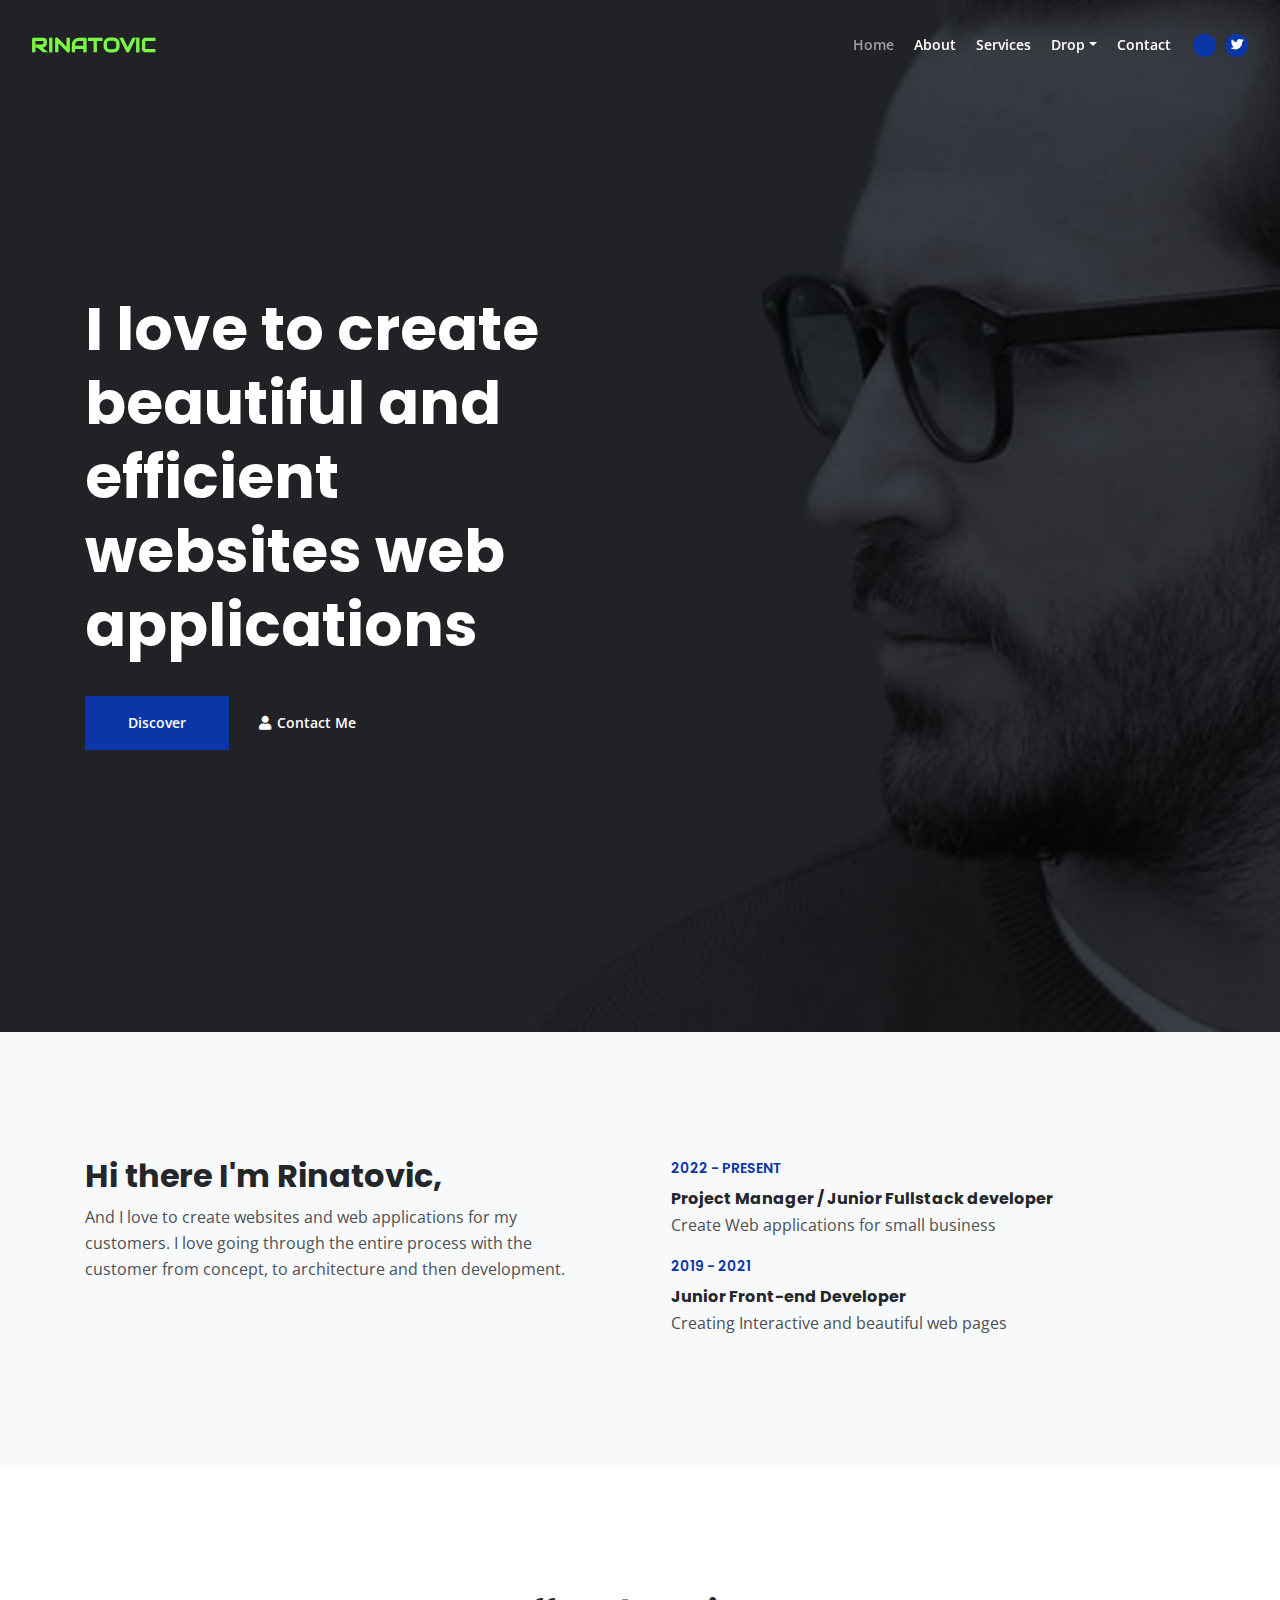
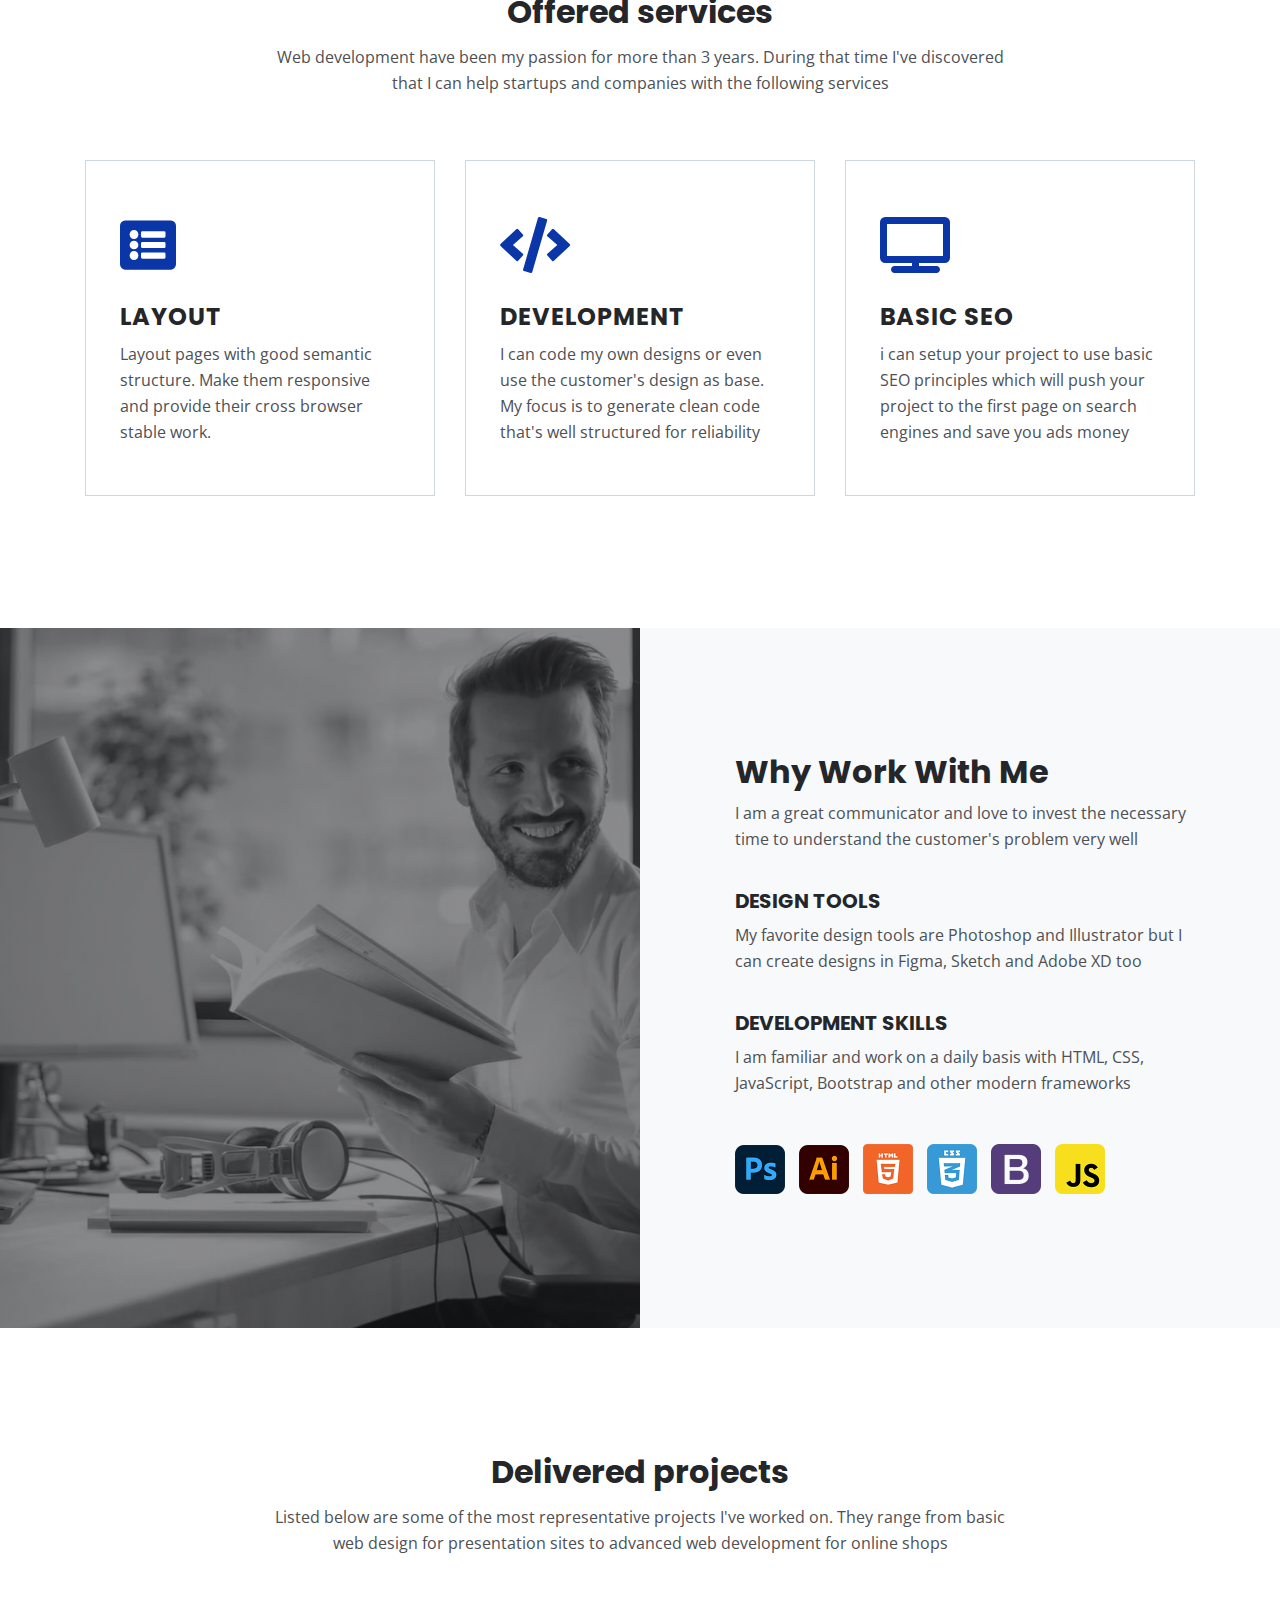
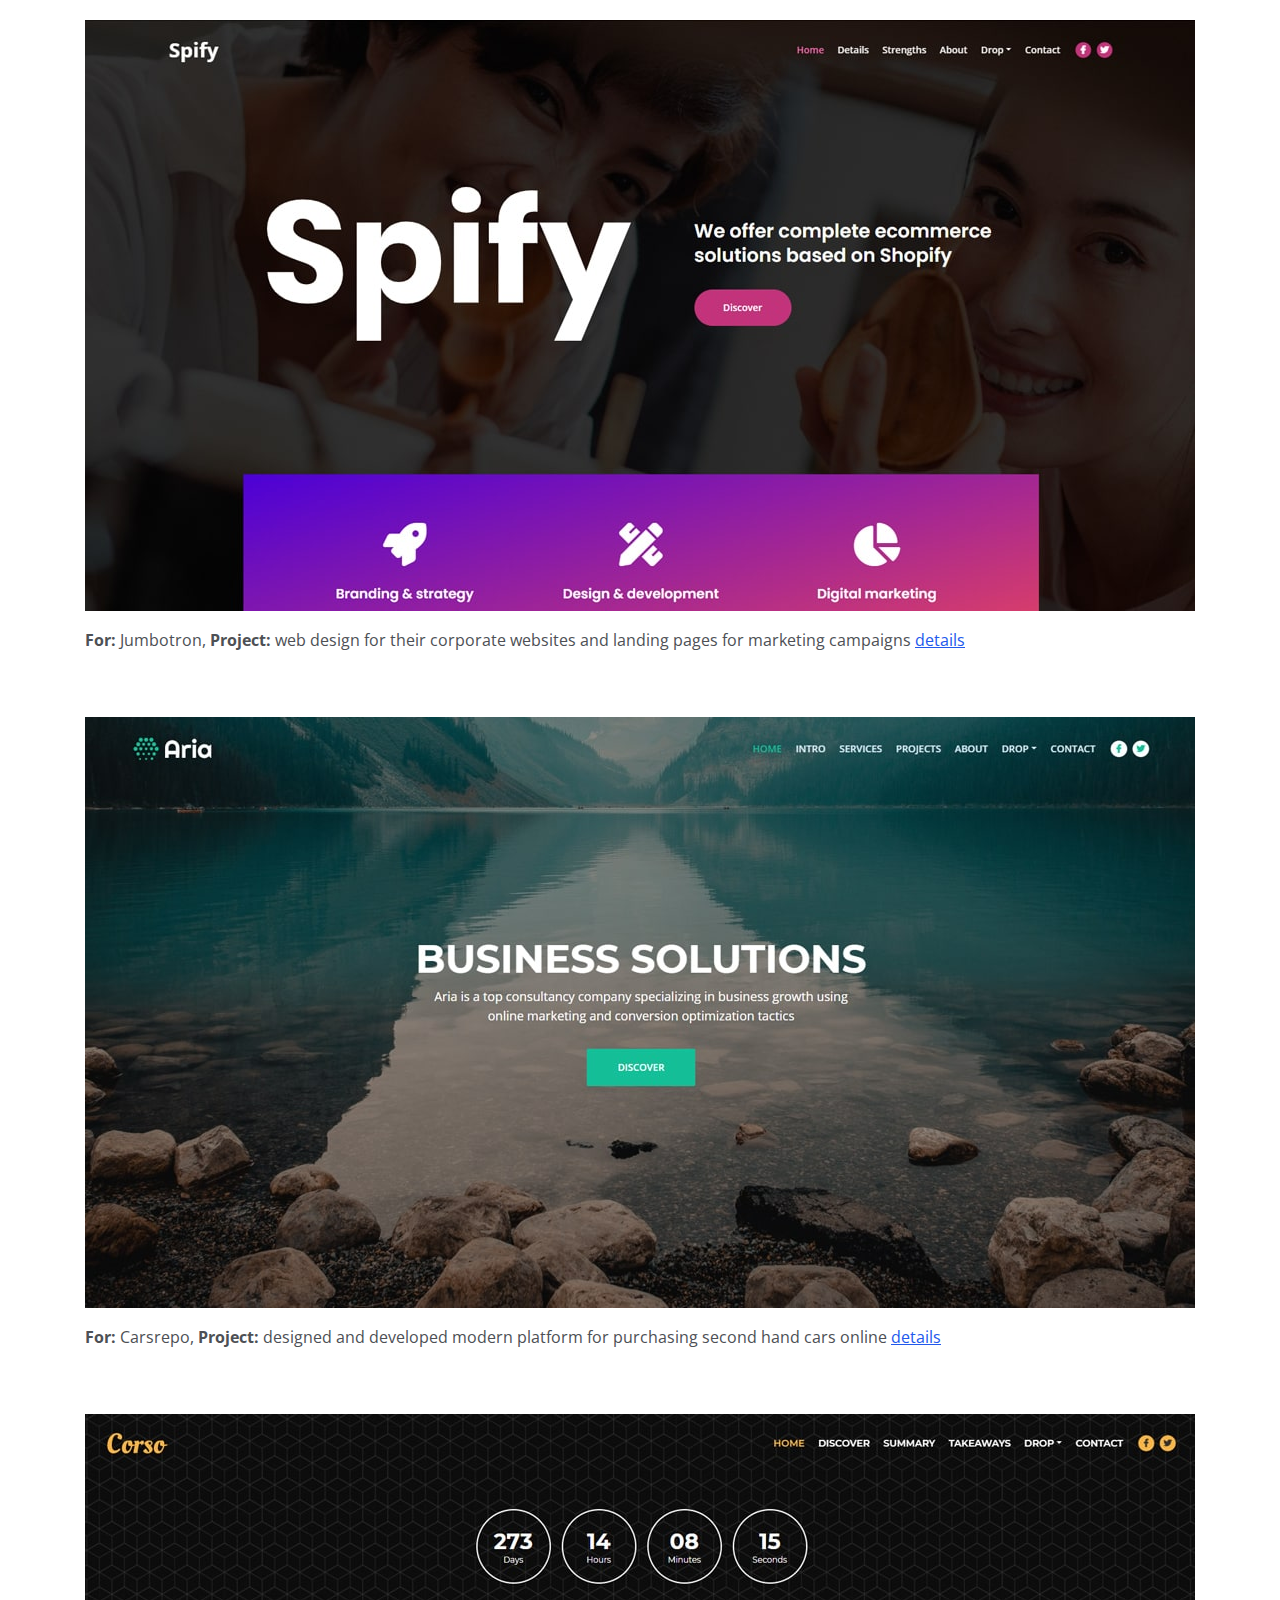
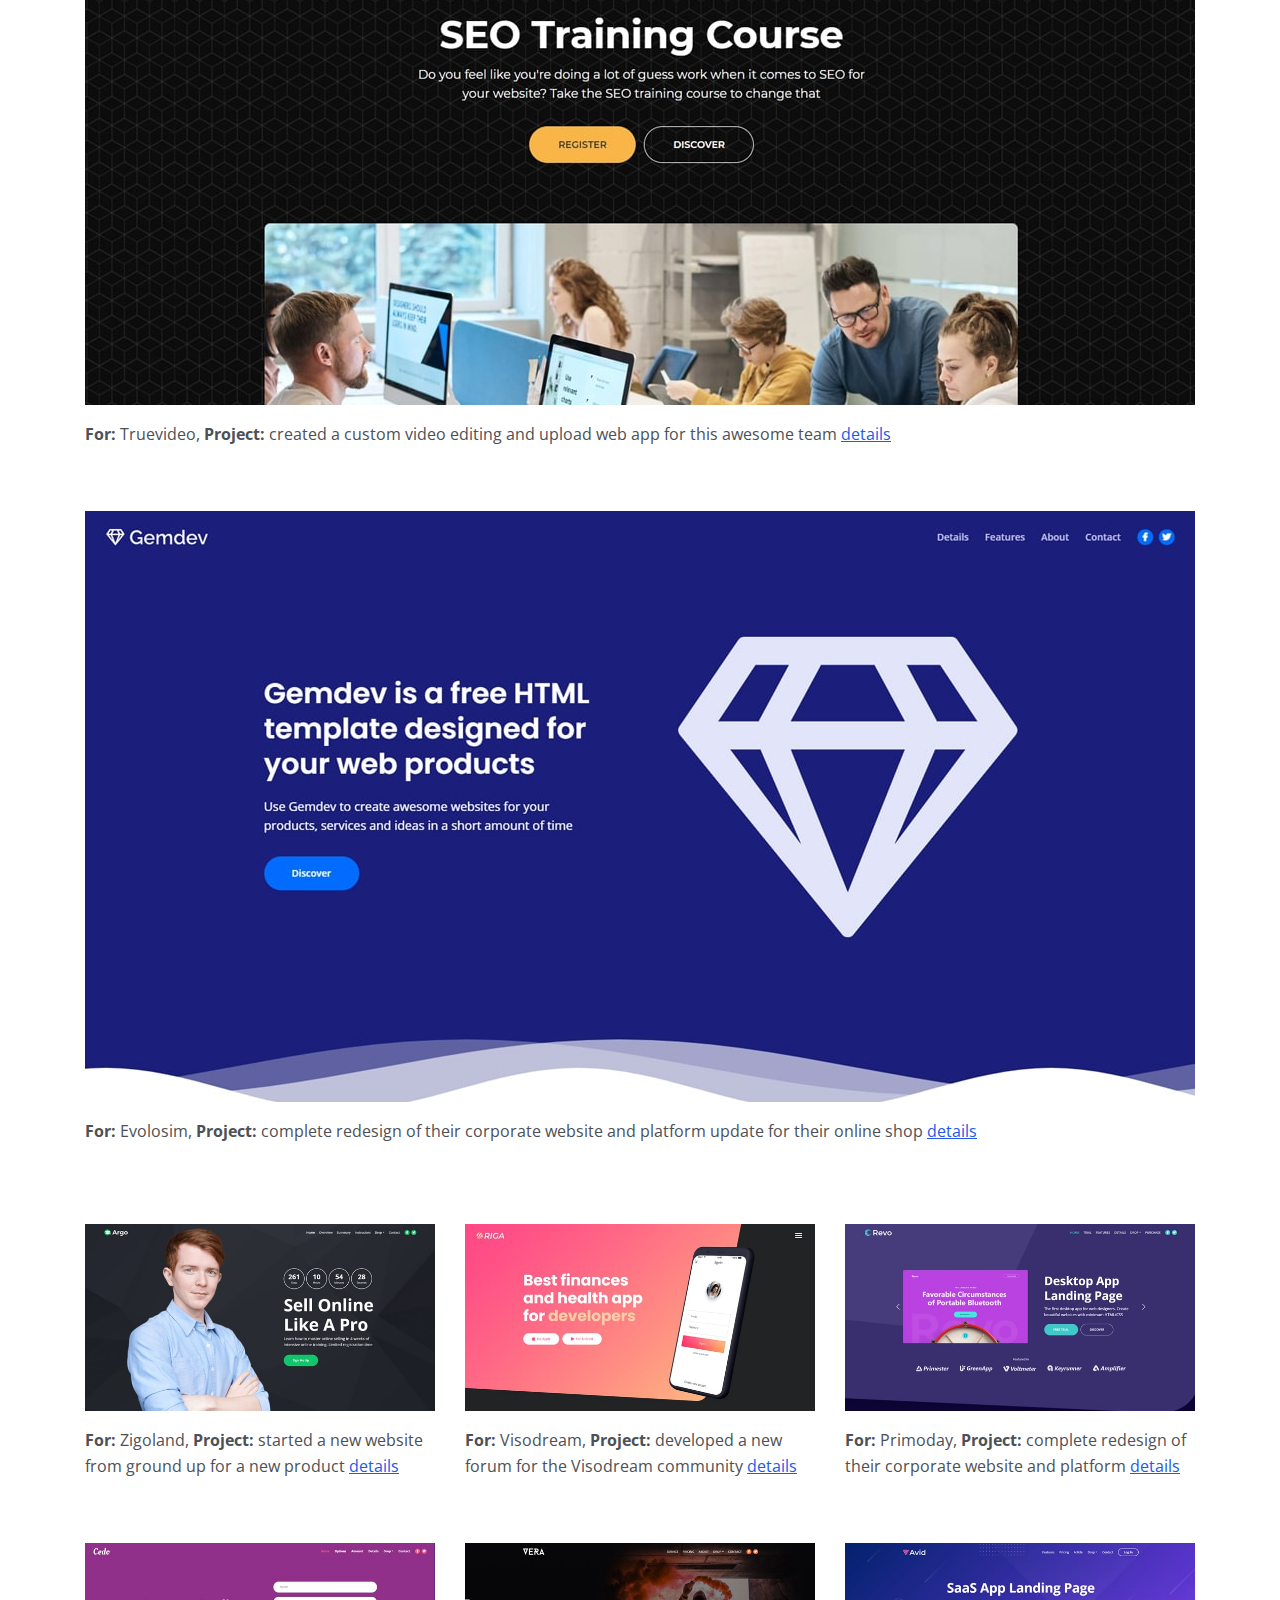
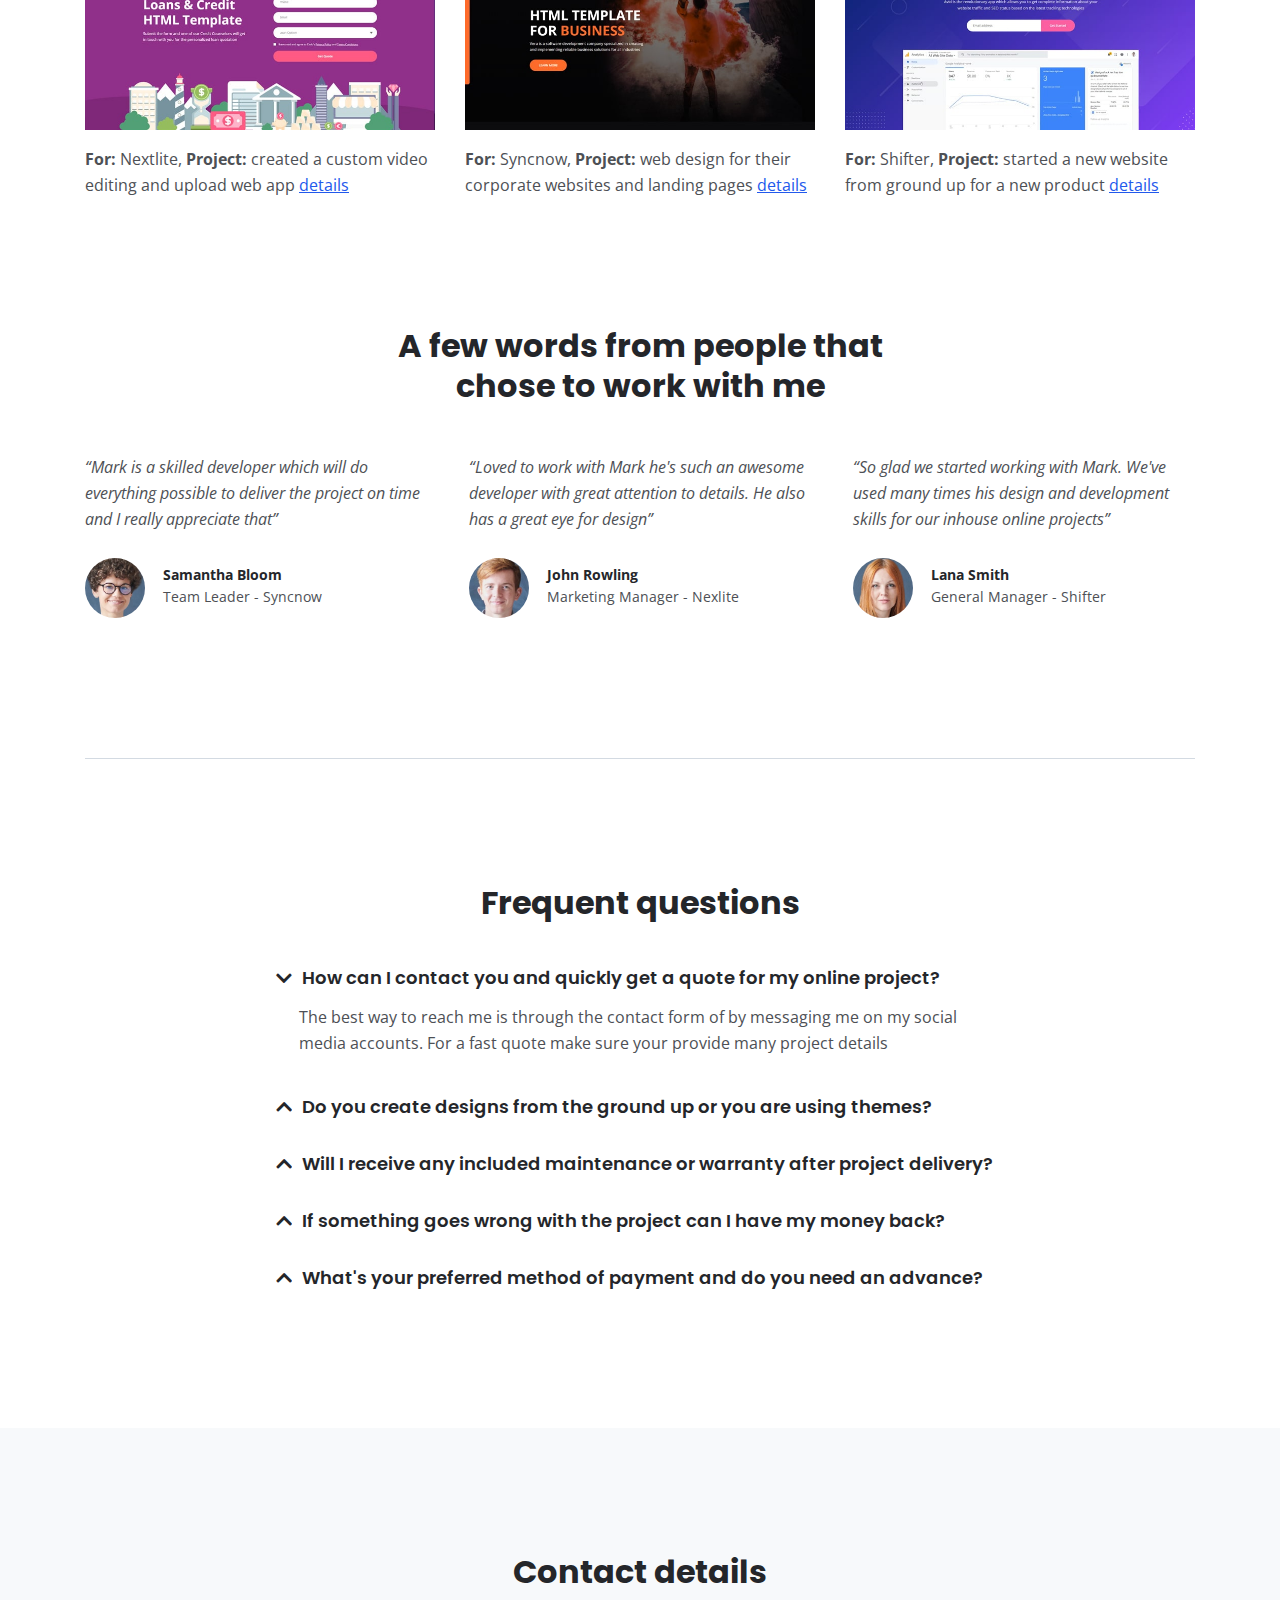
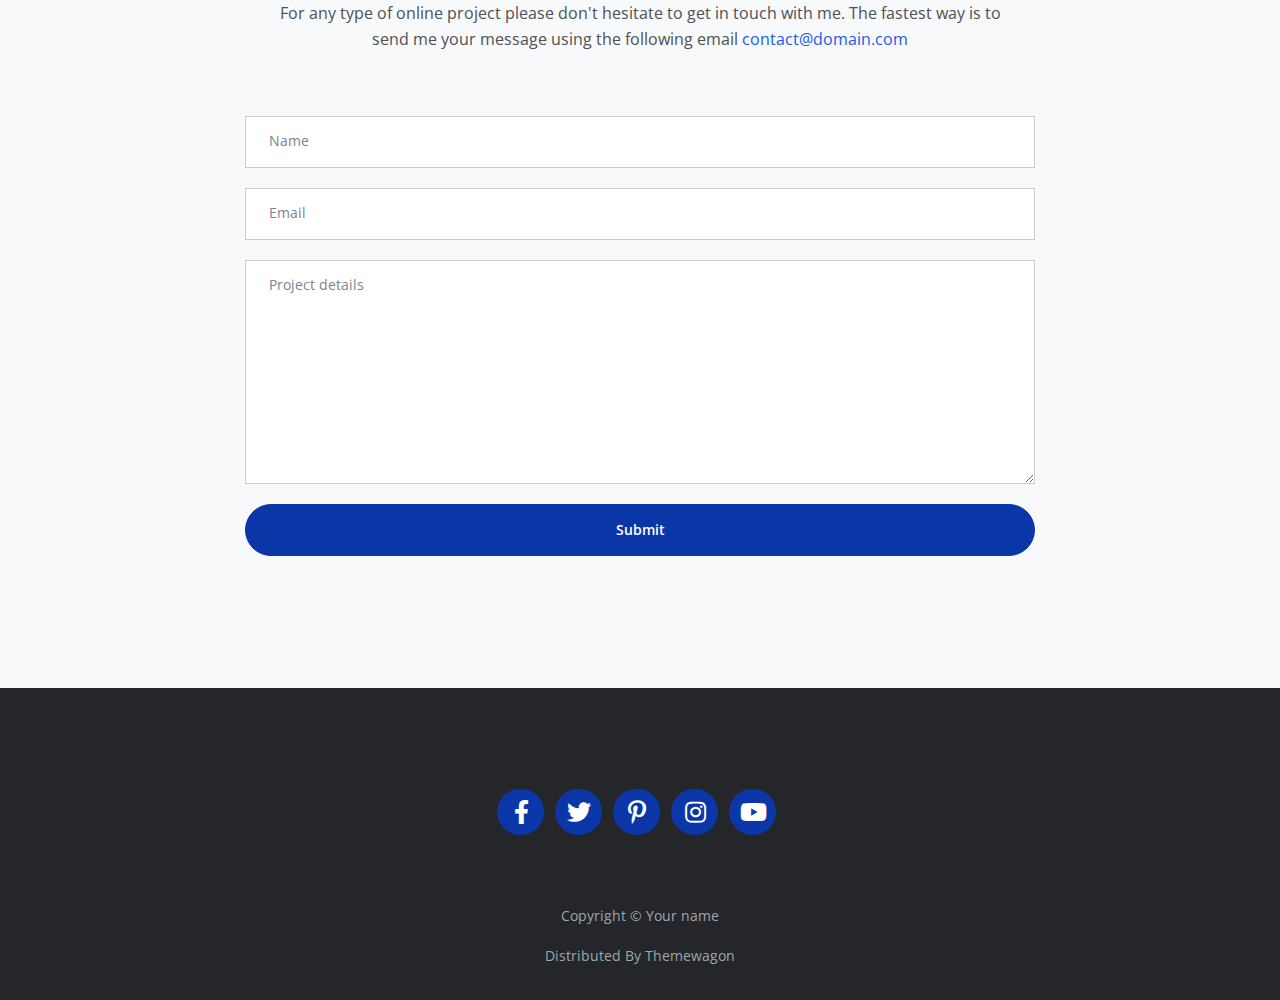
==== index.html @ fb175e63 "first commit" ====
<!DOCTYPE html>
<html lang="en">
<head>
    <meta charset="utf-8">
    <meta name="viewport" content="width=device-width, initial-scale=1, shrink-to-fit=no">
    
    <!-- SEO Meta Tags -->
    <meta name="description" content="Web developer">
    <meta name="author" content="Rinatovich">

    <!-- OG Meta Tags to improve the way the post looks when you share the page on Facebook, Twitter, LinkedIn -->
	<meta property="og:site_name" content="rinatovich.github.io" /> <!-- website name -->
	<meta property="og:site" content="https://rinatovich.github.io/" /> <!-- website link -->
	<meta property="og:title" content="rinatovich - web development"/> <!-- title shown in the actual shared post -->
	<meta property="og:description" content="Web developer page" /> <!-- description shown in the actual shared post -->
	<meta property="og:image" content="./images/webdev meta.jpg" /> <!-- image link, make sure it's jpg -->
	<meta property="og:url" content="" /> <!-- where do you want your post to link to -->
	<meta name="twitter:card" content="summary_large_image"> <!-- to have large image post format in Twitter -->

    <!-- Webpage Title -->
    <title>Rinatovihc Web Developer</title>
    
    <!-- Styles -->
    <link rel="preconnect" href="https://fonts.gstatic.com">
    <link href="https://fonts.googleapis.com/css2?family=Open+Sans:ital,wght@0,400;0,600;0,700;1,400&family=Poppins:wght@600&display=swap" rel="stylesheet">
    <link href="css/bootstrap.css" rel="stylesheet">
    <link href="css/fontawesome-all.css" rel="stylesheet">
	<link href="css/styles.css" rel="stylesheet">
<!--    <link rel="stylesheet" href="https://cdnjs.cloudflare.com/ajax/libs/font-awesome/6.2.0/css/all.min.css" integrity="sha512-xh6O/CkQoPOWDdYTDqeRdPCVd1SpvCA9XXcUnZS2FmJNp1coAFzvtCN9BmamE+4aHK8yyUHUSCcJHgXloTyT2A==" crossorigin="anonymous" referrerpolicy="no-referrer" />-->
	
	<!-- Favicon  -->
    <link rel="icon" href="images/favicon.png">
</head>
<body data-spy="scroll" data-target=".fixed-top">
    <!-- Navigation -->
    <nav class="navbar navbar-expand-lg fixed-top navbar-dark">
        <div class="container">
            
            <!-- Image Logo -->
            <a class="navbar-brand logo-image" href="index.html">RINATOVIC</a>

            <!-- Text Logo - Use this if you don't have a graphic logo -->
            <!-- <a class="navbar-brand logo-text page-scroll" href="index.html">Mark</a> -->

            <button class="navbar-toggler p-0 border-0" type="button" data-toggle="offcanvas">
                <span class="navbar-toggler-icon"></span>
            </button>

            <div class="navbar-collapse offcanvas-collapse" id="navbarsExampleDefault">
                <ul class="navbar-nav ml-auto">
                    <li class="nav-item">
                        <a class="nav-link page-scroll" href="#header">Home <span class="sr-only">(current)</span></a>
                    </li>
                    <li class="nav-item">
                        <a class="nav-link page-scroll" href="#about">About</a>
                    </li>
                    <li class="nav-item">
                        <a class="nav-link page-scroll" href="#services">Services</a>
                    </li>
                    <li class="nav-item dropdown">
                        <a class="nav-link dropdown-toggle" href="#" id="dropdown01" data-toggle="dropdown" aria-haspopup="true" aria-expanded="false">Drop</a>
                        <div class="dropdown-menu" aria-labelledby="dropdown01">
                            <a class="dropdown-item page-scroll" href="project.html">Project Details</a>
                            <div class="dropdown-divider"></div>
                            <a class="dropdown-item page-scroll" href="terms.html">Terms Conditions</a>
                            <div class="dropdown-divider"></div>
                            <a class="dropdown-item page-scroll" href="privacy.html">Privacy Policy</a>
                        </div>
                    </li>
                    <li class="nav-item">
                        <a class="nav-link page-scroll" href="#contact">Contact</a>
                    </li>
                </ul>
                <span class="nav-item social-icons">
                    <span class="fa-stack">
                        <a href="#your-link">
                            <i class="fas fa-circle fa-stack-2x"></i>
<!--                            <i class="fab fa-facebook-f fa-stack-1x"></i>-->
                            <i class="fa-brands fa-telegram fa-stack-1x"></i>
                        </a>
                    </span>
                    <span class="fa-stack">
                        <a href="#your-link">
                            <i class="fas fa-circle fa-stack-2x"></i>
                            <i class="fab fa-twitter fa-stack-1x"></i>
                        </a>
                    </span>
                </span>
            </div> <!-- end of navbar-collapse -->
        </div> <!-- end of container -->
    </nav> <!-- end of navbar -->
    <!-- end of navigation -->


    <!-- Header -->
    <header id="header" class="header">
        <div class="container">
            <div class="row">
                <div class="col-lg-6">
                    <div class="text-container">
                        <h1 class="h1-large">I love to create beautiful and efficient websites web applications</h1>
                        <a class="btn-solid-lg page-scroll" href="#about">Discover</a>
                        <a class="btn-outline-lg page-scroll" href="#contact"><i class="fas fa-user"></i>Contact Me</a>
                    </div> <!-- end of text-container -->
                </div> <!-- end of col -->
            </div> <!-- end of row -->
        </div> <!-- end of container -->
    </header> <!-- end of header -->
    <!-- end of header -->


    <!-- About-->
    <div id="about" class="basic-1 bg-gray">
        <div class="container">
            <div class="row">
                <div class="col-lg-6">
                    <div class="text-container first">
                        <h2>Hi there I'm Rinatovic,</h2>
                        <p>And I love to create websites and web applications for my customers. I love going through the entire process with the customer from concept, to architecture and then development.</p>
                    </div> <!-- end of text-container -->
                </div> <!-- end of col -->
                <div class="col-lg-6">
                    <div class="text-container second">
                        <div class="time">2022 - PRESENT</div>
                        <h6>Project Manager / Junior Fullstack developer</h6>
                        <p>Create Web applications for small business</p>
                        <div class="time">2019 - 2021</div>
                        <h6>Junior Front-end Developer</h6>
                        <p>Creating Interactive and beautiful web pages</p>
                    </div> <!-- end of text-container -->
                </div> <!-- end of col -->
<!--                <div class="col-lg-4">-->
<!--                    <div class="text-container third">-->
<!--                        <div class="time">2017 - 2018</div>-->
<!--                        <h6>Senior Web Designer</h6>-->
<!--                        <p>Inhouse web designer for ecommerce firm</p>-->
<!--                        <div class="time">2018 - 2019</div>-->
<!--                        <h6>Junior Web Designer</h6>-->
<!--                        <p>Junior web designer for small web agency</p>-->
<!--                    </div> &lt;!&ndash; end of text-container &ndash;&gt;-->
<!--                </div> &lt;!&ndash; end of col &ndash;&gt;-->
            </div> <!-- end of row -->
        </div> <!-- end of container -->
    </div> <!-- end of basic-1 -->
    <!-- end of about -->


    <!-- Services -->
    <div id="services" class="basic-2">
        <div class="container">
            <div class="row">
                <div class="col-lg-12">
                    <h2 class="h2-heading">Offered services</h2>
                    <p class="p-heading">Web development have been my passion for more than 3 years. During that time I've discovered that I can help startups and companies with the following services</p>
                </div> <!-- end of col -->
            </div> <!-- end of row -->
            <div class="row">
                <div class="col-lg-4">
                    <div class="text-box">
                        <i class="fa fa-list-alt" aria-hidden="true"></i>
                        <h4>LAYOUT</h4>
                        <p>Layout pages with good semantic structure. Make them responsive and provide their cross browser stable work.</p>
                    </div> <!-- end of text-box -->
                </div> <!-- end of col -->
                <div class="col-lg-4">
                    <div class="text-box">
                        <i class="fas fa-code"></i>
                        <h4>DEVELOPMENT</h4>
                        <p>I can code my own designs or even use the customer's design as base. My focus is to generate clean code that's well structured for reliability</p>
                    </div> <!-- end of text-box -->
                </div> <!-- end of col -->
                <div class="col-lg-4">
                    <div class="text-box">
                        <i class="fas fa-tv"></i>
                        <h4>BASIC SEO</h4>
                        <p>i can setup your project to use basic SEO principles which will push your project to the first page on search engines and save you ads money</p>
                    </div> <!-- end of text-box -->
                </div> <!-- end of col -->
            </div> <!-- end of row -->
        </div> <!-- end of container -->
    </div> <!-- end of basic-2 -->
    <!-- end of services -->


    <!-- Details -->
	<div class="split">
		<div class="area-1">
		</div><!-- end of area-1 on same line and no space between comments to eliminate margin white space --><div class="area-2 bg-gray">
            <div class="container">    
                <div class="row">
                    <div class="col-lg-12">     
                        
                        <!-- Text Container -->
                        <div class="text-container">
                            <h2>Why Work With Me</h2>
                            <p>I am a great communicator and love to invest the necessary time to understand the customer's problem very well</p>
                            <h5>DESIGN TOOLS</h5>
                            <p>My favorite design tools are Photoshop and Illustrator but I can create designs in Figma, Sketch and Adobe XD too</p>
                            <h5>DEVELOPMENT SKILLS</h5>
                            <p>I am familiar and work on a daily basis with HTML, CSS, JavaScript, Bootstrap and other modern frameworks</p>
                            
                            <div class="icons-container">
                                <img src="images/details-icon-photoshop.png" alt="alternative">
                                <img src="images/details-icon-illustrator.png" alt="alternative">
                                <img src="images/details-icon-html.png" alt="alternative">
                                <img src="images/details-icon-css.png" alt="alternative">
                                <img src="images/details-icon-bootstrap.png" alt="alternative">
                                <img src="images/details-icon-javascript.png" alt="alternative">
                            </div> <!-- end of icons-container -->
                        </div> <!-- end of text-container -->
                        <!-- end of text container -->

                    </div> <!-- end of col -->
                </div> <!-- end of row -->
            </div> <!-- end of container -->
		</div> <!-- end of area-2 -->
    </div> <!-- end of split -->
    <!-- end of details -->


    <!-- Projects -->
    <div id="projects" class="basic-3">
        <div class="container">
            <div class="row">
                <div class="col-lg-12">
                    <h2 class="h2-heading">Delivered projects</h2>
                    <p class="p-heading">Listed below are some of the most representative projects I've worked on. They range from basic web design for presentation sites to advanced web development for online shops</p>
                </div> <!-- end of col -->
            </div> <!-- end of row -->
            <div class="row">
                <div class="col-lg-12">
                    <div class="text-container">
                        <div class="image-container">
                            <a href="project.html">
                                <img class="img-fluid" src="images/project-1.jpg" alt="alternative">
                            </a>
                        </div> <!-- end of image-container -->
                        <p><strong>For:</strong> Jumbotron, <strong>Project:</strong> web design for their corporate websites and landing pages for marketing campaigns <a class="blue" href="project.html">details</a></p>
                    </div> <!-- end of text-container -->
                    <div class="text-container">
                        <div class="image-container">
                            <a href="project.html">
                                <img class="img-fluid" src="images/project-2.jpg" alt="alternative">
                            </a>
                        </div> <!-- end of image-container -->
                        <p><strong>For:</strong> Carsrepo, <strong>Project:</strong> designed and developed modern platform for purchasing second hand cars online <a class="blue" href="project.html">details</a></p>
                    </div> <!-- end of text-container -->
                    <div class="text-container">
                        <div class="image-container">
                            <a href="project.html">
                                <img class="img-fluid" src="images/project-3.jpg" alt="alternative">
                            </a>
                        </div> <!-- end of image-container -->
                        <p><strong>For:</strong> Truevideo, <strong>Project:</strong> created a custom video editing and upload web app for this awesome team <a class="blue" href="project.html">details</a></p>
                    </div> <!-- end of text-container -->
                    <div class="text-container">
                        <div class="image-container">
                            <a href="project.html">
                                <img class="img-fluid" src="images/project-4.jpg" alt="alternative">
                            </a>
                        </div> <!-- end of image-container -->
                        <p><strong>For:</strong> Evolosim, <strong>Project:</strong> complete redesign of their corporate website and platform update for their online shop <a class="blue" href="project.html">details</a></p>
                    </div> <!-- end of text-container -->
                </div> <!-- end of col -->
            </div> <!-- end of row -->
        </div> <!-- end of container -->
    </div> <!-- end of basic-3 -->
    <!-- end of projects -->


    <!-- Works -->
    <div class="basic-4">
        <div class="container">
            <div class="row">
                <div class="col-lg-4">
                    <div class="text-container">
                        <div class="image-container">
                            <a href="project.html">
                                <img class="img-fluid" src="images/work-1.jpg" alt="alternative">
                            </a>
                        </div> <!-- end of image-container -->
                        <p><strong>For:</strong> Zigoland, <strong>Project:</strong> started a new website from ground up for a new product <a class="blue" href="project.html">details</a></p>
                    </div> <!-- end of text-container -->
                </div> <!-- end of col -->
                <div class="col-lg-4">
                    <div class="text-container">
                        <div class="image-container">
                            <a href="project.html">
                                <img class="img-fluid" src="images/work-2.jpg" alt="alternative">
                            </a>
                        </div> <!-- end of image-container -->
                        <p><strong>For:</strong> Visodream, <strong>Project:</strong> developed a new forum for the Visodream community <a class="blue" href="project.html">details</a></p>
                    </div> <!-- end of text-container -->
                </div> <!-- end of col -->
                <div class="col-lg-4">
                    <div class="text-container">
                        <div class="image-container">
                            <a href="project.html">
                                <img class="img-fluid" src="images/work-3.jpg" alt="alternative">
                            </a>
                        </div> <!-- end of image-container -->
                        <p><strong>For:</strong> Primoday, <strong>Project:</strong> complete redesign of their corporate website and platform <a class="blue" href="project.html">details</a></p>
                    </div> <!-- end of text-container -->
                </div> <!-- end of col -->
            </div> <!-- end of row -->
            <div class="row">
                <div class="col-lg-4">
                    <div class="text-container">
                        <div class="image-container">
                            <a href="project.html">
                                <img class="img-fluid" src="images/work-4.jpg" alt="alternative">
                            </a>
                        </div> <!-- end of image-container -->
                        <p><strong>For:</strong> Nextlite, <strong>Project:</strong> created a custom video editing and upload web app <a class="blue" href="project.html">details</a></p>
                    </div> <!-- end of text-container -->
                </div> <!-- end of col -->
                <div class="col-lg-4">
                    <div class="text-container">
                        <div class="image-container">
                            <a href="project.html">
                                <img class="img-fluid" src="images/work-5.jpg" alt="alternative">
                            </a>
                        </div> <!-- end of image-container -->
                        <p><strong>For:</strong> Syncnow, <strong>Project:</strong> web design for their corporate websites and landing pages <a class="blue" href="project.html">details</a></p>
                    </div> <!-- end of text-container -->
                </div> <!-- end of col -->
                <div class="col-lg-4">
                    <div class="text-container">
                        <div class="image-container">
                            <a href="project.html">
                                <img class="img-fluid" src="images/work-6.jpg" alt="alternative">
                            </a>
                        </div> <!-- end of image-container -->
                        <p><strong>For:</strong> Shifter, <strong>Project:</strong> started a new website from ground up for a new product <a class="blue" href="project.html">details</a></p>
                    </div> <!-- end of text-container -->
                </div> <!-- end of col -->
            </div> <!-- end of row -->
        </div> <!-- end of container -->
    </div> <!-- end of basic-4 -->
    <!-- end of works -->


    <!-- Testimonials -->
    <div class="cards-1">
        <div class="container">
            <div class="row">
                <div class="col-lg-12">
                    <h2 class="h2-heading">A few words from people that chose to work with me</h2>
                </div> <!-- end of col -->
            </div> <!-- end of row -->
            <div class="row">
                <div class="col-lg-12">
                    
                    <!-- Card -->
                    <div class="card">
                        <div class="card-body">
                            <p class="testimonial-text">“Mark is a skilled developer which will do everything possible to deliver the project on time and I really appreciate that”</p>
                            <div class="details">
                                <img src="images/testimonial-1.jpg" alt="alternative">
                                <div class="text">
                                    <div class="testimonial-author">Samantha Bloom</div>
                                    <div class="occupation">Team Leader - Syncnow</div>
                                </div> <!-- end of text -->
                            </div> <!-- end of testimonial-details -->
                        </div>
                    </div>
                    <!-- end of card -->

                    <!-- Card -->
                    <div class="card">
                        <div class="card-body">
                            <p class="testimonial-text">“Loved to work with Mark he's such an awesome developer with great attention to details. He also has a great eye for design”</p>
                            <div class="details">
                                <img src="images/testimonial-2.jpg" alt="alternative">
                                <div class="text">
                                    <div class="testimonial-author">John Rowling</div>
                                    <div class="occupation">Marketing Manager - Nexlite</div>
                                </div> <!-- end of text -->
                            </div> <!-- end of testimonial-details -->
                        </div>
                    </div>
                    <!-- end of card -->

                    <!-- Card -->
                    <div class="card">
                        <div class="card-body">
                            <p class="testimonial-text">“So glad we started working with Mark. We've used many times his design and development skills for our inhouse online projects”</p>
                            <div class="details">
                                <img src="images/testimonial-3.jpg" alt="alternative">
                                <div class="text">
                                    <div class="testimonial-author">Lana Smith</div>
                                    <div class="occupation">General Manager - Shifter</div>
                                </div> <!-- end of text -->
                            </div> <!-- end of testimonial-details -->
                        </div>
                    </div>
                    <!-- end of card -->

                </div> <!-- end of col -->
            </div> <!-- end of row -->
        </div> <!-- end of container -->
    </div> <!-- end of cards-1 -->
    <!-- end of testimonials -->


    <!-- Section Divider -->
    <div class="container">
        <div class="row">
            <div class="col-lg-12">
                <hr class="section-divider">
            </div> <!-- end of col -->
        </div> <!-- end of row -->
    </div> <!-- end of container -->
    <!-- end of section divider -->


    <!-- Questions -->
    <div class="accordion-1">
        <div class="container">
            <div class="row">
                <div class="col-lg-12">
                    <h2 class="h2-heading">Frequent questions</h2>
                </div> <!-- end of col -->
            </div> <!-- end of row -->
            <div class="row">
                <div class="col-lg-12">

                    <div class="accordion" id="accordionExample">
                        <div class="card">
                            <div class="card-header" id="headingOne">
                                <button class="btn btn-link btn-block text-left" type="button" data-toggle="collapse" data-target="#collapseOne" aria-expanded="true" aria-controls="collapseOne">
                                    How can I contact you and quickly get a quote for my online project?
                                </button>
                            </div>
                            <div id="collapseOne" class="collapse show" aria-labelledby="headingOne" data-parent="#accordionExample">
                                <div class="card-body">
                                    The best way to reach me is through the contact form of by messaging me on my social media accounts. For a fast quote make sure your provide many project details
                                </div>
                            </div>
                        </div>
                        <div class="card">
                            <div class="card-header" id="headingTwo">
                                <button class="btn btn-link btn-block text-left collapsed" type="button" data-toggle="collapse" data-target="#collapseTwo" aria-expanded="false" aria-controls="collapseTwo">
                                    Do you create designs from the ground up or you are using themes?
                                </button>
                            </div>
                            <div id="collapseTwo" class="collapse" aria-labelledby="headingTwo" data-parent="#accordionExample">
                                <div class="card-body">
                                    The best way to reach me is through the contact form of by messaging me on my social media accounts. For a fast quote make sure your provide many project details
                                </div>
                            </div>
                        </div>
                        <div class="card">
                            <div class="card-header" id="headingThree">
                                <button class="btn btn-link btn-block text-left collapsed" type="button" data-toggle="collapse" data-target="#collapseThree" aria-expanded="false" aria-controls="collapseThree">
                                    Will I receive any included maintenance or warranty after project delivery?
                                </button>
                            </div>
                            <div id="collapseThree" class="collapse" aria-labelledby="headingThree" data-parent="#accordionExample">
                                <div class="card-body">
                                    The best way to reach me is through the contact form of by messaging me on my social media accounts. For a fast quote make sure your provide many project details
                                </div>
                            </div>
                        </div>
                        <div class="card">
                            <div class="card-header" id="headingFour">
                                <button class="btn btn-link btn-block text-left collapsed" type="button" data-toggle="collapse" data-target="#collapseFour" aria-expanded="false" aria-controls="collapseFour">
                                    If something goes wrong with the project can I have my money back?
                                </button>
                            </div>
                            <div id="collapseFour" class="collapse" aria-labelledby="headingFour" data-parent="#accordionExample">
                                <div class="card-body">
                                    The best way to reach me is through the contact form of by messaging me on my social media accounts. For a fast quote make sure your provide many project details
                                </div>
                            </div>
                        </div>
                        <div class="card">
                            <div class="card-header" id="headingFive">
                                <button class="btn btn-link btn-block text-left collapsed" type="button" data-toggle="collapse" data-target="#collapseFive" aria-expanded="false" aria-controls="collapseFive">
                                    What's your preferred method of payment and do you need an advance?
                                </button>
                            </div>
                            <div id="collapseFive" class="collapse" aria-labelledby="headingFive" data-parent="#accordionExample">
                                <div class="card-body">
                                    The best way to reach me is through the contact form of by messaging me on my social media accounts. For a fast quote make sure your provide many project details
                                </div>
                            </div>
                        </div>
                    </div> <!-- end of accordion -->

                </div> <!-- end of col -->
            </div> <!-- end of row -->
        </div> <!-- end of container -->
    </div> <!-- end of accordion-1 -->
    <!-- end of questions -->


    <!-- Contact -->
    <div id="contact" class="form-1 bg-gray">
        <div class="container">
            <div class="row">
                <div class="col-lg-12">
                    <h2>Contact details</h2>
                    <p class="p-heading">For any type of online project please don't hesitate to get in touch with me. The fastest way is to send me your message using the following email <a class="blue no-line" href="#your-link">contact@domain.com</a></p>
                </div> <!-- end of col -->
            </div> <!-- end of row -->
            <div class="row">
                <div class="col-lg-12">
                    
                    <!-- Contact Form -->
                    <form id="contactForm">
                        <div class="form-group">
                            <input type="text" class="form-control-input" id="cname" required>
                            <label class="label-control" for="cname">Name</label>
                        </div>
                        <div class="form-group">
                            <input type="email" class="form-control-input" id="cemail" required>
                            <label class="label-control" for="cemail">Email</label>
                        </div>
                        <div class="form-group">
                            <textarea class="form-control-textarea" id="cmessage" required></textarea>
                            <label class="label-control" for="cmessage">Project details</label>
                        </div>
                        <div class="form-group">
                            <button type="submit" class="form-control-submit-button">Submit</button>
                        </div>
                    </form>
                    <!-- end of contact form -->

                </div> <!-- end of col -->
            </div> <!-- end of row -->
        </div> <!-- end of container -->
    </div> <!-- end of form-1 -->  
    <!-- end of contact -->


    <!-- Footer -->
    <div class="footer bg-gray">
        <div class="container">
            <div class="row">
                <div class="col-lg-12">
                    <div class="social-container">
                        <span class="fa-stack">
                            <a href="#your-link">
                                <i class="fas fa-circle fa-stack-2x"></i>
                                <i class="fab fa-facebook-f fa-stack-1x"></i>
                            </a>
                        </span>
                        <span class="fa-stack">
                            <a href="#your-link">
                                <i class="fas fa-circle fa-stack-2x"></i>
                                <i class="fab fa-twitter fa-stack-1x"></i>
                            </a>
                        </span>
                        <span class="fa-stack">
                            <a href="#your-link">
                                <i class="fas fa-circle fa-stack-2x"></i>
                                <i class="fab fa-pinterest-p fa-stack-1x"></i>
                            </a>
                        </span>
                        <span class="fa-stack">
                            <a href="#your-link">
                                <i class="fas fa-circle fa-stack-2x"></i>
                                <i class="fab fa-instagram fa-stack-1x"></i>
                            </a>
                        </span>
                        <span class="fa-stack">
                            <a href="#your-link">
                                <i class="fas fa-circle fa-stack-2x"></i>
                                <i class="fab fa-youtube fa-stack-1x"></i>
                            </a>
                        </span>
                    </div> <!-- end of social-container -->
                </div> <!-- end of col -->
            </div> <!-- end of row -->
        </div> <!-- end of container -->
    </div> <!-- end of footer -->  
    <!-- end of footer -->


    <!-- Copyright -->
    <div class="copyright bg-gray">
        <div class="container">
            <div class="row">
                <div class="col-lg-12">
                    <p class="p-small">Copyright © <a class="no-line" href="#your-link">Your name</a></p>
                </div> <!-- end of col -->
            </div> <!-- enf of row -->
        </div> <!-- end of container -->

        <div class="container">
            <div class="row">
                <div class="col-lg-12">
                    <p class="p-small">Distributed By <a class="no-line" href="https://themewagon.com/">Themewagon</a></p>
                </div> <!-- end of col -->
            </div> <!-- enf of row -->
        </div> <!-- end of container -->
        
    </div> <!-- end of copyright --> 
    <!-- end of copyright -->
    
    	
    <!-- Scripts -->
    <script src="js/jquery.min.js"></script> <!-- jQuery for Bootstrap's JavaScript plugins -->
    <script src="js/bootstrap.min.js"></script> <!-- Bootstrap framework -->
    <script src="js/jquery.easing.min.js"></script> <!-- jQuery Easing for smooth scrolling between anchors -->
    <script src="js/scripts.js"></script> <!-- Custom scripts -->
</body>
</html>
---- css/styles.css ----
/* Description: Master CSS file */

/*****************************************
Table Of Contents:
- General Styles
- Navigation
- Header
- About
- Services
- Details
- Projects
- Works
- Testimonials
- Questions
- Contact
- Footer 
- Copyright
- Back To Top Button
- Extra Pages
- Media Queries
******************************************/

/*****************************************
Colors:
- Backgrounds, navbar - black #24262a
- Backgrounds - light gray #f7f9fb
- Buttons, icons - blue #0b36a8
- Headings text - black #24262a
- Body text - dark gray #4d5055
******************************************/


/**************************/
/*     General Styles     */
/**************************/



@font-face {
	font-family: Audiowide;
	src: url('./Audiowide-Regular.ttf');
	font-weight: normal;
}
body,
html {
    width: 100%;
	height: 100%;
}

body, p {
	color: #4d5055; 
	font: 400 1rem/1.625rem "Open Sans", sans-serif;
}

h1 {
	color: #24262a;
	font-weight: 700;
	font-size: 2.5rem;
	line-height: 3.25rem;
	font-family: "Poppins"
}

h2 {
	color: #24262a;
	font-weight: 700;
	font-size: 2rem;
	line-height: 2.5rem;
	font-family: "Poppins"
}

h3 {
	color: #24262a;
	font-weight: 700;
	font-size: 1.75rem;
	line-height: 2.25rem;
	font-family: "Poppins"
}

h4 {
	color: #24262a;
	font-weight: 700;
	font-size: 1.5rem;
	line-height: 2rem;
	font-family: "Poppins"
}

h5 {
	color: #24262a;
	font-weight: 700;
	font-size: 1.25rem;
	line-height: 1.625rem;
	font-family: "Poppins"
}

h6 {
	color: #24262a;
	font-weight: 700;
	font-size: 1rem;
	line-height: 1.375rem;
	font-family: "Poppins"
}

.p-large {
	font-size: 1.125rem;
	line-height: 1.75rem;
}

.p-small {
	font-size: 0.875rem;
	line-height: 1.5rem;
}

.testimonial-text {
	font-style: italic;
}

.testimonial-author {
	font-weight: 700;
	font-size: 1rem;
	line-height: 1.5rem;
}

.li-space-lg li {
	margin-bottom: 0.5rem;
}

a {
	color: #4d5055;
	text-decoration: underline;
}

a:hover {
	color: #4d5055;
	text-decoration: underline;
}

.no-line {
	text-decoration: none;
}

.no-line:hover {
	text-decoration: none;
}

.blue {
	color: #2259ec;
}

.bg-gray {
	background-color: #f7f9fb;
}

.section-divider {
	display: block;
	height: 1px;
	margin: 0;
	border: none;
	background-color: #d3dae2;
}

.btn-solid-reg {
	display: inline-block;
	padding: 1.375rem 2.25rem 1.375rem 2.25rem;
	border: 1px solid #0b36a8;
	background-color: #0b36a8;
	color: #ffffff;
	font-weight: 600;
	font-size: 0.875rem;
	line-height: 0;
	text-decoration: none;
	transition: all 0.2s;
}

.btn-solid-reg:hover {
	background-color: transparent;
	color: #0b36a8; /* needs to stay here because of the color property of a tag */
	text-decoration: none;
}

.btn-solid-lg {
	display: inline-block;
	padding: 1.625rem 2.625rem 1.625rem 2.625rem;
	border: 1px solid #0b36a8;
	background-color: #0b36a8;
	color: #ffffff;
	font-weight: 600;
	font-size: 0.875rem;
	line-height: 0;
	text-decoration: none;
	transition: all 0.2s;
}

.btn-solid-lg:hover {
	background-color: transparent;
	color: #0b36a8; /* needs to stay here because of the color property of a tag */
	text-decoration: none;
}

.btn-outline-reg {
	display: inline-block;
	padding: 1.375rem 2.25rem 1.375rem 2.25rem;
	border: 1px solid #24262a;
	background-color: transparent;
	color: #24262a;
	font-weight: 600;
	font-size: 0.875rem;
	line-height: 0;
	text-decoration: none;
	transition: all 0.2s;
}

.btn-outline-reg:hover {
	background-color: #24262a;
	color: #ffffff;
	text-decoration: none;
}

.btn-outline-lg {
	display: inline-block;
	padding: 1.625rem 2.625rem 1.625rem 2.625rem;
	border: 1px solid #24262a;
	background-color: transparent;
	color: #24262a;
	font-weight: 600;
	font-size: 0.875rem;
	line-height: 0;
	text-decoration: none;
	transition: all 0.2s;
}

.btn-outline-lg:hover {
	background-color: #24262a;
	color: #ffffff;
	text-decoration: none;
}

.btn-outline-sm {
	display: inline-block;
	padding: 1rem 1.5rem 1rem 1.5rem;
	border: 1px solid #24262a;
	background-color: transparent;
	color: #24262a;
	font-weight: 600;
	font-size: 0.875rem;
	line-height: 0;
	text-decoration: none;
	transition: all 0.2s;
}

.btn-outline-sm:hover {
	background-color: #24262a;
	color: #ffffff;
	text-decoration: none;
}

.form-group {
	position: relative;
	margin-bottom: 1.25rem;
}

.label-control {
	position: absolute;
	top: 0.875rem;
	left: 1.5rem;
	color: #7d838a;
	opacity: 1;
	font-size: 0.875rem;
	line-height: 1.375rem;
	cursor: text;
	transition: all 0.2s ease;
}

.form-control-input:focus + .label-control,
.form-control-input.notEmpty + .label-control,
.form-control-textarea:focus + .label-control,
.form-control-textarea.notEmpty + .label-control {
	top: 0.125rem;
	color: #4d5055;
	opacity: 1;
	font-size: 0.75rem;
	font-weight: 700;
}

.form-control-input,
.form-control-select {
	display: block; /* needed for proper display of the label in Firefox, IE, Edge */
	width: 100%;
	padding-top: 1.125rem;
	padding-bottom: 0.125rem;
	padding-left: 1.5rem;
	border: 1px solid #cbcbd1;
	background-color: #ffffff;
	color: #4d5055;
	font-size: 0.875rem;
	line-height: 1.875rem;
	transition: all 0.2s;
	-webkit-appearance: none; /* removes inner shadow on form inputs on ios safari */
}

.form-control-select {
	padding-top: 0.5rem;
	padding-bottom: 0.5rem;
	height: 3.25rem;
	color: #7d838a;
}

select {
    /* you should keep these first rules in place to maintain cross-browser behavior */
    -webkit-appearance: none;
	-moz-appearance: none;
	-ms-appearance: none;
    -o-appearance: none;
    appearance: none;
    background-image: url('../images/down-arrow.png');
    background-position: 96% 50%;
    background-repeat: no-repeat;
    outline: none;
}

.form-control-textarea {
	display: block; /* used to eliminate a bottom gap difference between Chrome and IE/FF */
	width: 100%;
	height: 14rem; /* used instead of html rows to normalize height between Chrome and IE/FF */
	padding-top: 1.5rem;
	padding-left: 1.3125rem;
	border: 1px solid #cbcbd1;
	background-color: #ffffff;
	color: #4d5055;
	font-size: 0.875rem;
	line-height: 1.5rem;
	transition: all 0.2s;
}

.form-control-input:focus,
.form-control-select:focus,
.form-control-textarea:focus {
	border: 1px solid #a1a1a1;
	outline: none; /* Removes blue border on focus */
}

.form-control-input:hover,
.form-control-select:hover,
.form-control-textarea:hover {
	border: 1px solid #a1a1a1;
}

.checkbox {
	font-size: 0.75rem;
	line-height: 1.25rem;
}

input[type='checkbox'] {
	vertical-align: -10%;
	margin-right: 0.5rem;
}

.form-control-submit-button {
	display: inline-block;
	width: 100%;
	height: 3.25rem;
	border: 1px solid #0b36a8;
	border-radius: 32px;
	background-color: #0b36a8;
	color: #ffffff;
	font-weight: 600;
	font-size: 0.875rem;
	line-height: 0;
	cursor: pointer;
	transition: all 0.2s;
}

.form-control-submit-button:hover {
	border: 1px solid #24262a;
	background-color: transparent;
	color: #24262a;
}


/**********************/
/*     Navigation     */
/**********************/
.navbar {
	background-color: #24262a;
	font-weight: 600;
	font-size: 0.875rem;
	line-height: 0.875rem;
	box-shadow: 0 1px 6px 0 rgba(0, 0, 0, 0.025);
}

.navbar .navbar-brand {
	padding-top: 0.125rem;
	padding-bottom: 0.125rem;
}

.navbar .logo-image {
	font-family: Audiowide;
	color: #7CF745;
	text-decoration: none;
}

.navbar .logo-text {
	color: #ffffff;
	font-weight: 700;
	font-size: 1.875rem;
	line-height: 1rem;
	text-decoration: none;
}

.offcanvas-collapse {
	position: fixed;
	top: 3.25rem; /* adjusts the height between the top of the page and the offcanvas menu */
	bottom: 0;
	left: 100%;
	width: 100%;
	padding-right: 1rem;
	padding-left: 1rem;
	overflow-y: auto;
	visibility: hidden;
	background-color: #24262a;
	transition: visibility .3s ease-in-out, -webkit-transform .3s ease-in-out;
	transition: transform .3s ease-in-out, visibility .3s ease-in-out;
	transition: transform .3s ease-in-out, visibility .3s ease-in-out, -webkit-transform .3s ease-in-out;
}

.offcanvas-collapse.open {
	visibility: visible;
	-webkit-transform: translateX(-100%);
	transform: translateX(-100%);
}

.navbar .navbar-nav {
	margin-top: 0.75rem;
	margin-bottom: 0.5rem;
}

.navbar .nav-item .nav-link {
	padding-top: 0.625rem;
	padding-bottom: 0.625rem;
	color: #ffffff;
	text-decoration: none;
	transition: all 0.2s ease;
}

.navbar .nav-item.dropdown.show .nav-link,
.navbar .nav-item .nav-link:hover,
.navbar .nav-item .nav-link.active {
	color: #9c9ead;
}

/* Dropdown Menu */
.navbar .dropdown .dropdown-menu {
	animation: fadeDropdown 0.2s; /* required for the fade animation */
}

@keyframes fadeDropdown {
    0% {
        opacity: 0;
    }

    100% {
        opacity: 1;
	}
}

.navbar .dropdown-menu {
	margin-top: 0.5rem;
	margin-bottom: 0.5rem;
	border: none;
	background-color: #24262a;
}

.navbar .dropdown-item {
	padding-top: 0.5rem;
	padding-bottom: 0.5rem;
	color: #ffffff;
	font-weight: 600;
	font-size: 0.875rem;
	line-height: 0.875rem;
	text-decoration: none;
}

.navbar .dropdown-item:hover {
	background-color: #24262a;
	color: #9c9ead;
}

.navbar .dropdown-divider {
	width: 100%;
	height: 1px;
	margin: 0.5rem auto 0.5rem auto;
	border: none;
	background-color: #505050;
}
/* end of dropdown menu */

.navbar .fa-stack {
	width: 2em;
	margin-right: 0.25rem;
	font-size: 0.75rem;
}

.navbar .fa-stack-2x {
	color: #0b36a8;
	transition: all 0.2s ease;
}

.navbar .fa-stack-1x {
	color: #ffffff;
	transition: all 0.2s ease;
}

.navbar .fa-stack:hover .fa-stack-2x {
	color: #ffffff;
}

.navbar .fa-stack:hover .fa-stack-1x {
	color: #0b36a8;
}

.navbar .navbar-toggler {
	padding: 0;
	border: none;
	font-size: 1.25rem;
}


/******************/
/*     Header     */
/******************/
.header {
	padding-top: 7rem;
	padding-bottom: 5.5rem;
	background: linear-gradient(rgba(0, 0, 0, 0.1), rgba(0, 0, 0, 0.1)), url('../images/header-background.jpg') center center no-repeat;
	background-size: cover;
	text-align: center;
}

.header .h1-large {
	margin-bottom: 1.75rem;
	color: #ffffff;
}

.header .btn-solid-lg:hover {
	border: 1px solid #ffffff;
	color: #ffffff;
}

.header .btn-outline-lg {
	padding: 1.625rem 1.625rem 1.625rem 1.625rem;
	border: none;
	color: #ffffff;
}

.header .btn-outline-lg:hover {
	background: transparent;
	color: #9c9ead;
	text-decoration: none;
}

.header .btn-outline-lg .fas {
	margin-right: 0.375rem;
}


/*****************/
/*     About     */
/*****************/
.basic-1 {
	padding-top: 7.75rem;
	padding-bottom: 5.25rem;
}

.basic-1 .text-container {
	margin-bottom: 3rem;
}

.basic-1 .time {
	margin-bottom: 0.5rem;
	color: #0b36a8;
	font-weight: 600;
	font-size: 0.875rem;
	line-height: 1.5rem;
	font-family: "Poppins";
}

.basic-1 h6 {
	margin-bottom: 0.125rem;
}


/********************/
/*     Services     */
/********************/
.basic-2 {
	padding-top: 7.75rem;
	padding-bottom: 5.25rem;
}

.basic-2 .h2-heading {
	margin-bottom: 0.75rem;
	text-align: center;
}

.basic-2 .p-heading {
	margin-bottom: 4rem;
	text-align: center;
}

.basic-2 .text-box {
	margin-bottom: 3rem;
	padding: 3.5rem 1rem 2.125rem 1rem;
	border: 1px solid #cfd7de;
}

.basic-2 .fas,
.basic-2 .far,
.basic-2 .fa{
	margin-bottom: 1.75rem;
	color: #0b36a8;
	font-size: 3.5rem;
}

.basic-2 h4 {
	letter-spacing: 1px;
}


/*******************/
/*     Details     */
/*******************/
.split .area-1 {
	height: 430px;
	background: linear-gradient(to bottom right, rgba(25, 26, 29, 0.5), rgba(25, 26, 29, 0.5)), url('../images/details-background.jpg') center center no-repeat;
	background-size: cover;
}

.split .area-2 {
	padding-top: 7.75rem;
	padding-bottom: 7.75rem;
}

.split p {
	margin-bottom: 2.25rem;
}

.split .icons-container {
	margin-top: 3rem;
}

.split .icons-container img {
	width: 50px;
	margin-right: 0.625rem;
	margin-bottom: 0.75rem;
}


/********************/
/*     Projects     */
/********************/
.basic-3 {
	padding-top: 7.75rem;
	padding-bottom: 1rem;
}

.basic-3 .h2-heading {
	margin-bottom: 0.75rem;
	text-align: center;
}

.basic-3 .p-heading {
	margin-bottom: 4rem;
	text-align: center;
}

.basic-3 .text-container {
	margin-bottom: 4rem;
}

.basic-3 .image-container {
	margin-bottom: 1rem;
}

/* Hover Animation */
.basic-3 .image-container {
	overflow: hidden;
	margin-right: auto;
	margin-left: auto;
}

.basic-3 .image-container img {
	margin: 0;
	transition: all 0.2s;
}

.basic-3 .image-container:hover img {
	-moz-transform: scale(1.1);
	-webkit-transform: scale(1.1);
	transform: scale(1.1);
} 
/* end of hover animation */


/*****************/
/*     Works     */
/*****************/
.basic-4 {
	padding-bottom: 1rem;
}

.basic-4 .text-container {
	margin-bottom: 4rem;
}

.basic-4 .image-container {
	margin-bottom: 1rem;
}

/* Hover Animation */
.basic-4 .image-container {
	overflow: hidden;
	margin-right: auto;
	margin-left: auto;
}

.basic-4 .image-container img {
	margin: 0;
	transition: all 0.2s;
}

.basic-4 .image-container:hover img {
	-moz-transform: scale(1.15);
	-webkit-transform: scale(1.15);
	transform: scale(1.15);
} 
/* end of hover animation */


/************************/
/*     Testimonials     */
/************************/
.cards-1 {
	padding-top: 3rem;
	padding-bottom: 3.875rem;
}

.cards-1 .h2-heading {
	margin-bottom: 3rem;
	text-align: center;
}

.cards-1 .card {
	margin-bottom: 4rem;
	border: none;
}

.cards-1 .card-body {
	padding: 0;
	text-align: center;
}

.cards-1 .testimonial-text {
	margin-bottom: 1.625rem;
}

.cards-1 img {
	display: inline-block;
	width: 60px;
	margin-bottom: 0.875rem;
	border-radius: 50%;
}

.cards-1 .text {
	margin-top: 0.375rem;
}

.cards-1 .testimonial-author {
	color: #24262a;
}

.cards-1 .testimonial-author,
.cards-1 .occupation {
	font-size: 0.875rem;
	line-height: 1.375rem;
}


/*********************/
/*     Questions     */
/*********************/
.accordion-1 {
	padding-top: 7.75rem;
	padding-bottom: 6.75rem;
}

.accordion-1 .h2-heading {
	margin-bottom: 2.5rem;
	text-align: center;
}

.accordion-1 .card {
	margin-bottom: 1.75rem;
	border: none;
}

.accordion-1 .card-header {
	padding: 0;
	border: none;
	background-color: transparent;
}

.accordion-1 .card button {
	padding: 0;
	color: #24262a;
	font-weight: 600;
	font-size: 1.125rem;
	line-height: 1.75rem;
	font-family: 'Poppins';
}

.accordion-1 .card button:hover {
	text-decoration: none;
}

.accordion-1 .card button:before {
	float: left;
	margin-right: 0.625rem;
	font-family: 'Font Awesome 5 Free';
	font-weight: 900;
	content: "\f078";
	transition: all 0.2s;
}

.accordion-1 .card button.collapsed:before {
	-webkit-transform: rotate(180deg);
	-moz-transform: rotate(180deg);
	transform: rotate(180deg);
} 

.accordion-1 .card-body {
	padding: 0.75rem 1.5rem 0.5rem 1.5rem;
}


/*******************/
/*     Contact     */
/*******************/
.form-1 {
	padding-top: 7.75rem;
	padding-bottom: 7rem;
	text-align: center;
}

.form-1 .h2-heading {
	margin-bottom: 0.75rem;
	text-align: center;
}

.form-1 .p-heading {
	margin-bottom: 4rem;
}


/******************/
/*     Footer     */
/******************/
.footer {
	padding-top: 6.25rem;
	padding-bottom: 2rem;
	background-color: #24262a;
	text-align: center;
}

.footer a {
	text-decoration: none;
}

.footer .fa-stack {
	width: 2em;
	margin-bottom: 1.25rem;
	margin-right: 0.375rem;
	font-size: 1.5rem;
}

.footer .fa-stack .fa-stack-1x {
    color: #ffffff;
	transition: all 0.2s ease;
}

.footer .fa-stack .fa-stack-2x {
	color: #0b36a8;
	transition: all 0.2s ease;
}

.footer .fa-stack:hover .fa-stack-1x {
	color: #0b36a8;
}

.footer .fa-stack:hover .fa-stack-2x {
    color: #ffffff;
}


/*********************/
/*     Copyright     */
/*********************/
.copyright {
	padding-top: 1rem;
	padding-bottom: 1rem;
	background-color: #24262a;
	text-align: center;
}

.copyright .p-small {
	color: #9da6ac;
	text-align: center;
}

.copyright a {
	color: #9da6ac;
}


/******************************/
/*     Back To Top Button     */
/******************************/
a.back-to-top {
	position: fixed;
	z-index: 999;
	right: 12px;
	bottom: 12px;
	display: none;
	width: 42px;
	height: 42px;
	border-radius: 30px;
	background: #3a424d url("../images/up-arrow.png") no-repeat center 47%;
	background-size: 18px 18px;
	text-indent: -9999px;
}

a:hover.back-to-top {
	background-color: #0b36a8;
}


/***********************/
/*     Extra Pages     */
/***********************/
.ex-header {
	padding-top: 8.5rem;
	padding-bottom: 4rem;
	background-color: #24262a;
}

.ex-header h1 {
	color: #ffffff;
}

.ex-basic-1 .list-unstyled .fas {
	font-size: 0.375rem;
	line-height: 1.625rem;
}

.ex-basic-1 .list-unstyled .media-body {
	margin-left: 0.5rem;
}

.ex-basic-1 .text-box {
	padding: 1.25rem 1.25rem 0.5rem 1.25rem;
	background-color: #f7f9fb;
}

.ex-cards-1 .card {
	border: none;
	background-color: transparent;
}

.ex-cards-1 .card .fa-stack {
	width: 2em;
	font-size: 1.125rem;
}

.ex-cards-1 .card .fa-stack-2x {
	color: #0b36a8;
}

.ex-cards-1 .card .fa-stack-1x {
	color: #ffffff;
	font-weight: 700;
	line-height: 2.125rem;
}

.ex-cards-1 .card .list-unstyled .media-body {
	margin-left: 0.75rem;
}

.ex-cards-1 .card .list-unstyled .media-body h5 {
	margin-top: 0.125rem;
	margin-bottom: 0.375rem;
}


/*************************/
/*     Media Queries     */
/*************************/	
/* Min-width 768px */
@media (min-width: 768px) {

	/* Header */
	.header {
		padding-top: 11rem;
		padding-bottom: 9rem;
	}
	/* end of header */


	/* Services */
	.basic-2 .text-box {
		padding-right: 2.125rem;
		padding-left: 2.125rem;
	}
	/* end of services */


	/* Extra Pages */
	.ex-basic-1 .text-box {
		padding: 1.75rem 2rem 0.875rem 2rem;
	}
	/* end of extra pages */
}
/* end of min-width 768px */


/* Min-width 992px */
@media (min-width: 992px) {
	
	/* General Styles */
	.h2-heading {
		width: 35.25rem;
		margin-right: auto;
		margin-left: auto;
	}

	.p-heading {
		width: 46rem;
		margin-right: auto;
		margin-left: auto;
	}
	/* end of general styles */


	/* Navigation */
	.navbar {
		padding-top: 1.75rem;
		background-color: transparent;
		box-shadow: none;
		transition: all 0.2s;
	}

	.navbar.top-nav-collapse {
		padding-top: 0.5rem;
		padding-top: 0.5rem;
		background-color: #24262a;
		box-shadow: 0 3px 6px 0 rgba(0, 0, 0, 0.025);
	}

	.offcanvas-collapse {
		position: static;
		top: auto;
		bottom: auto;
		left: auto;
		width: auto;
		padding-right: 0;
		padding-left: 0;
		background-color: transparent;
		overflow-y: visible;
		visibility: visible;
	}

	.offcanvas-collapse.open {
		-webkit-transform: none;
		transform: none;
	}

	.navbar .navbar-nav {
		margin-top: 0;
		margin-bottom: 0;
	}
	
	.navbar .nav-item .nav-link {
		padding-right: 0.625rem;
		padding-left: 0.625rem;
	}

	.navbar .dropdown-menu {
		margin-top: 0.25rem;
		box-shadow: 0 3px 3px 1px rgba(0, 0, 0, 0.08);
	}

	.navbar .dropdown-divider {
		width: 90%;
	}

	.navbar .social-icons {
		margin-left: 0.5rem;
	}
	
	.navbar .fa-stack {
		margin-right: 0;
		margin-left: 0.25rem;
	}
	/* end of navigation */


	/* Header */
	.header {
		padding-top: 15rem;
		padding-bottom: 14rem;
		text-align: left;
	}
	/* end of header */


	/* Details */
	.split {
		height: 760px;
	}
	
	.split .area-1 {
		height: 100%;
		width: 50%;
		display: inline-block;
	}
	
	.split .area-2 {
		height: 100%;
		width: 50%;
		display: inline-block;
		vertical-align: top;
	}

	.split .text-container {
		width: 400px;
		margin-left: 3rem;
	}
	/* end of details */


	/* Testimonials */
	.cards-1 .card {
		display: inline-block;
		width: 290px;
		vertical-align: top;
	}

	.cards-1 .card:nth-of-type(3n+2) {
		margin-right: 1.5rem;
		margin-left: 1.5rem;
	}

	.cards-1 .card-body {
		text-align: left;
	}

	.cards-1 .details {
		display: flex;
		align-items: flex-start;
	}
	
	.cards-1 .details .text {
		flex-direction: column;
	}
	
	.cards-1 .details img {
		margin-right: 1.125rem;
	}
	/* end of testimonials */


	/* Accordion */
	.accordion-1 .accordion {
		width: 730px;
		margin-right: auto;
		margin-left: auto;
	}
	/* end of accordion */


	/* Contact */
	.form-1 form {
		width: 790px;
		margin-right: auto;
		margin-left: auto;
	}
	/* end of contact */


	/* Extra Pages */
	.ex-cards-1 .card {
		display: inline-block;
		width: 296px;
		vertical-align: top;
	}

	.ex-cards-1 .card:nth-of-type(3n+2) {
		margin-right: 1rem;
		margin-left: 1rem;
	}
	/* end of extra pages */
}
/* end of min-width 992px */


/* Min-width 1200px */
@media (min-width: 1200px) {

	/* General Styles */
	.h1-large {
		font-size: 3.75rem;
		line-height: 4.625rem;
	}
	/* end of general styles */


	/* Navigation */
	.navbar .container {
		max-width: 1330px;
	}
	/* end of navigation */


	/* Header */
	.header {
		padding-top: 18.25rem;
		padding-bottom: 17.25rem;
	}
	/* end of header */


	/* About */
	.basic-1 .text-container.first {
		margin-right: 2rem;
	}

	.basic-1 .text-container.second {
		margin-right: 1rem;
		margin-left: 1rem;
	}

	.basic-1 .text-container.third {
		margin-left: 2rem;
	}
	/* end of about */


	/* Details */
	.split {
		height: 700px;
	}

	.split .text-container {
		width: 460px;
		margin-left: 5rem;
	}
	/* end of details */


	/* Testimonials */
	.cards-1 .card {
		width: 338px;
	}
	
	.cards-1 .card:nth-of-type(3n+2) {
		margin-right: 2.625rem;
		margin-left: 2.625rem;
	}
	/* end of testimonials */
	

	/* Extra Pages */
	.ex-cards-1 .card {
		width: 336px;
	}

	.ex-cards-1 .card:nth-of-type(3n+2) {
		margin-right: 2.875rem;
		margin-left: 2.875rem;
	}
	/* end of extra pages */
}
/* end of min-width 1200px */
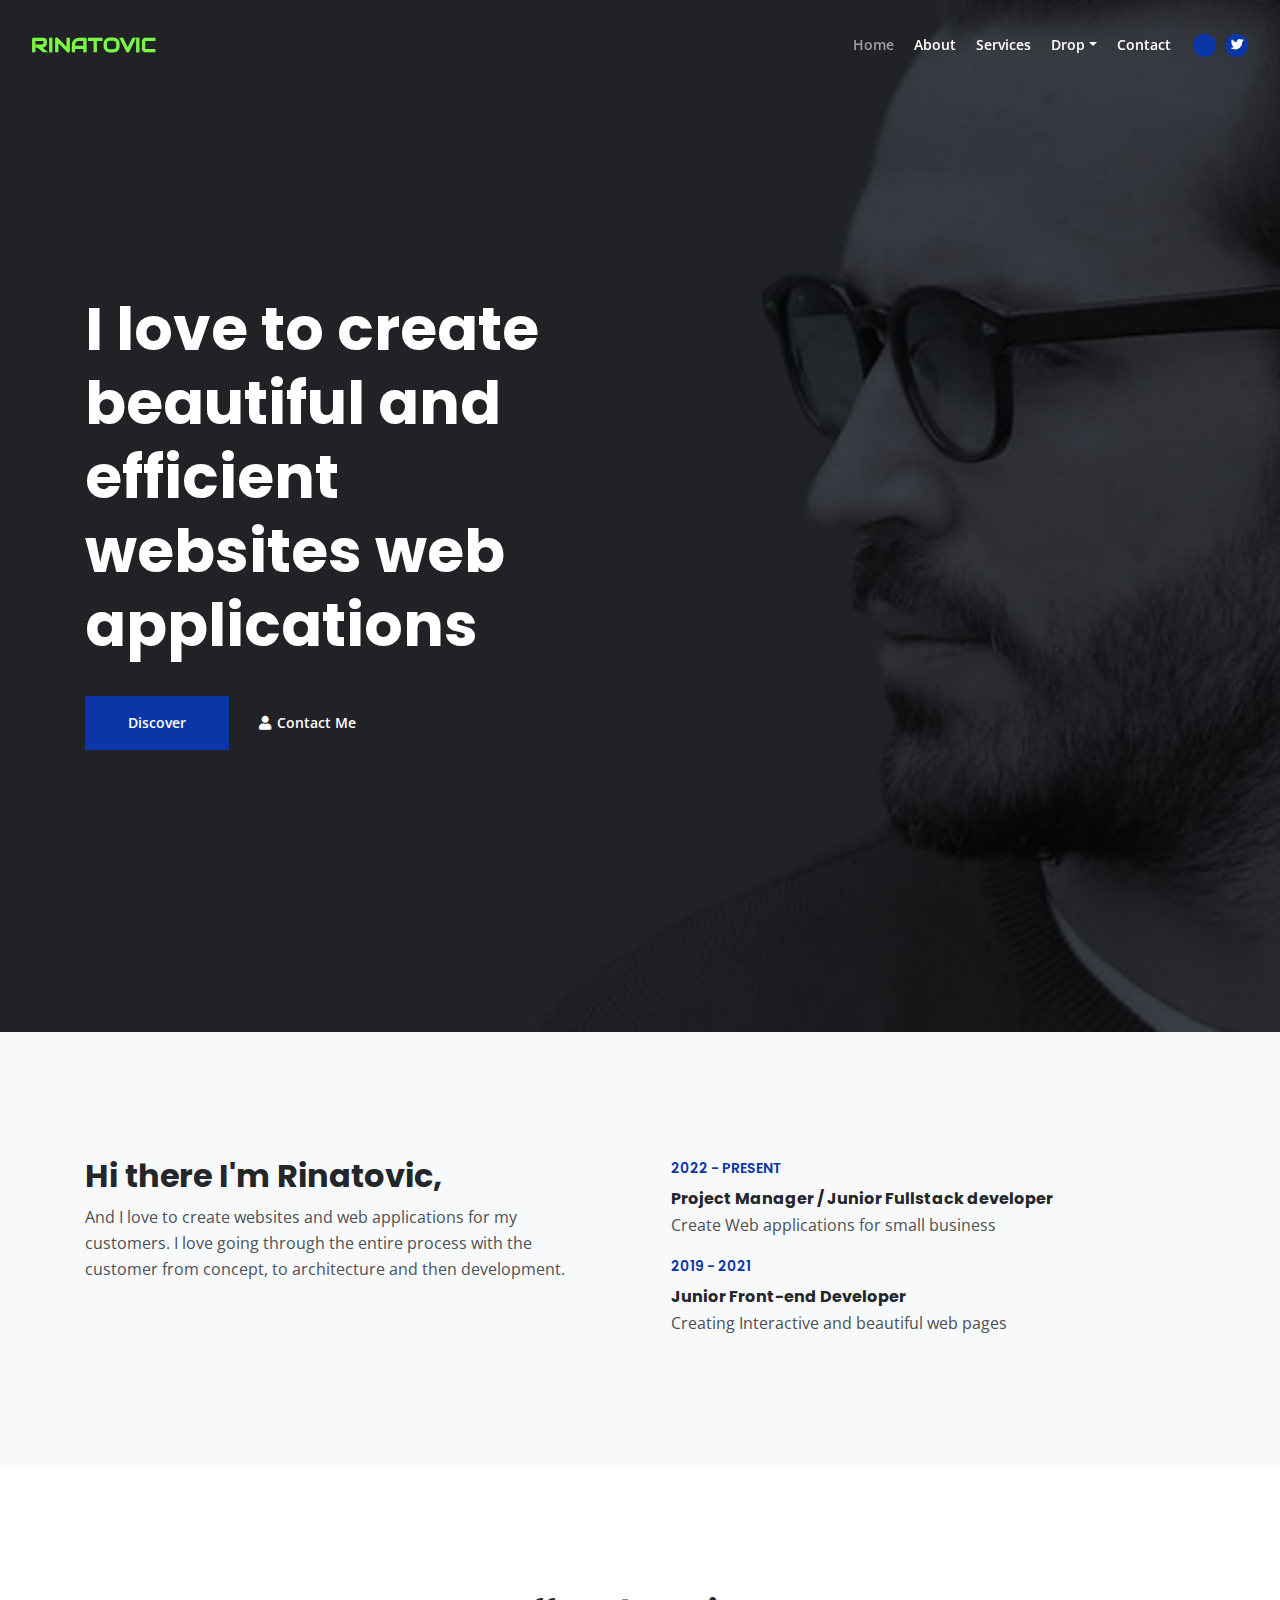
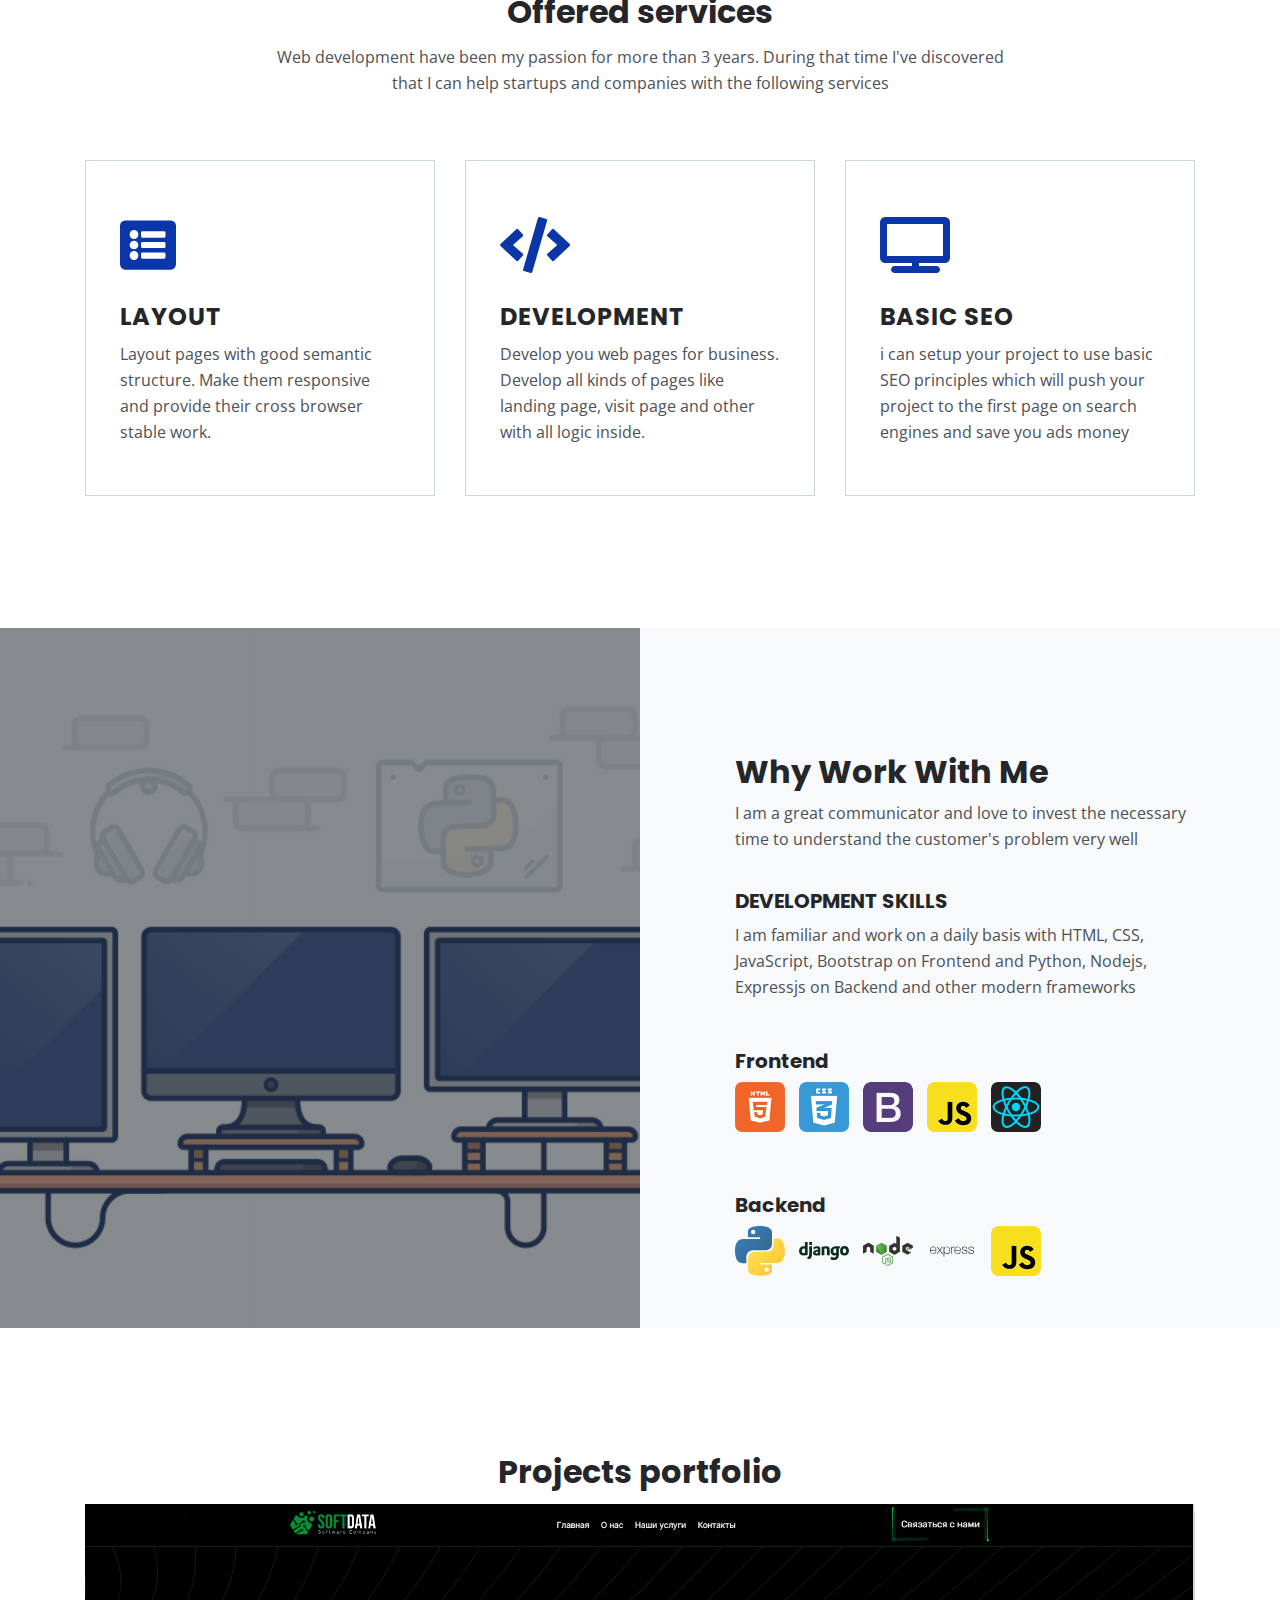
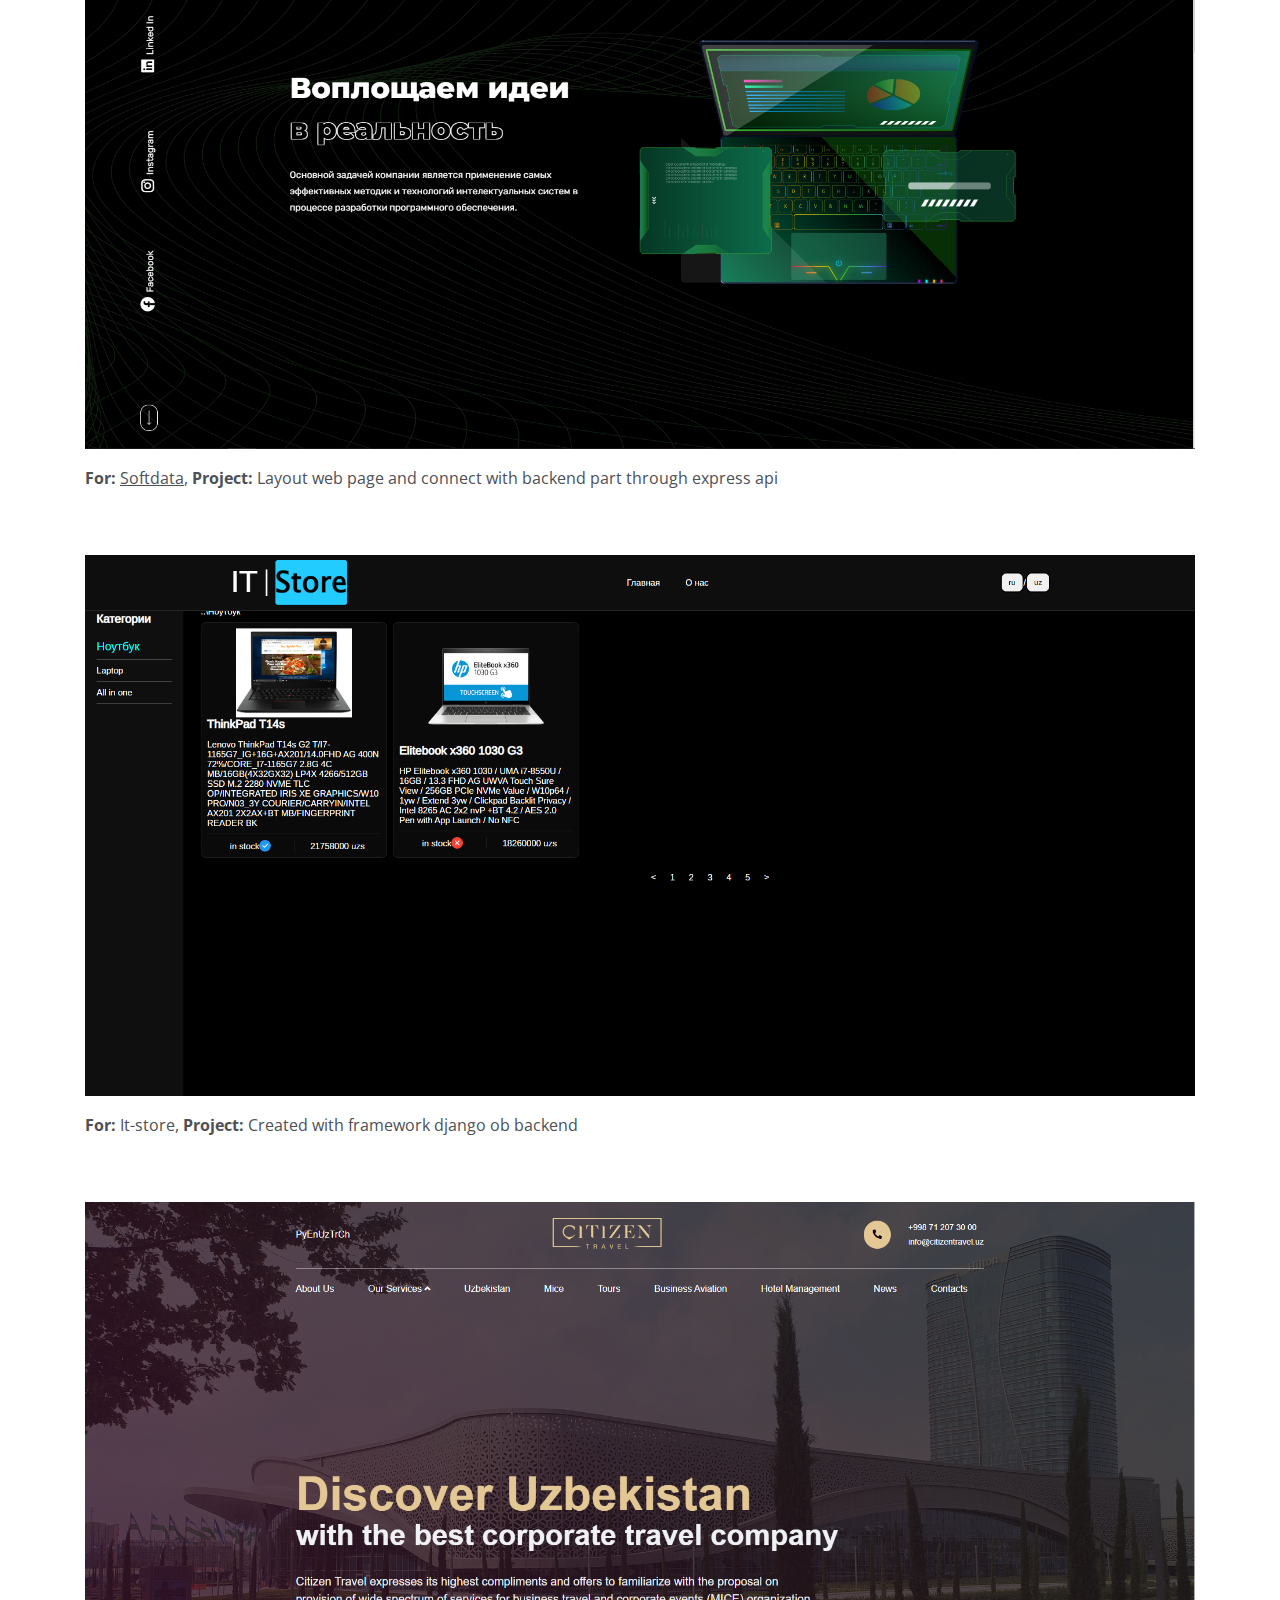
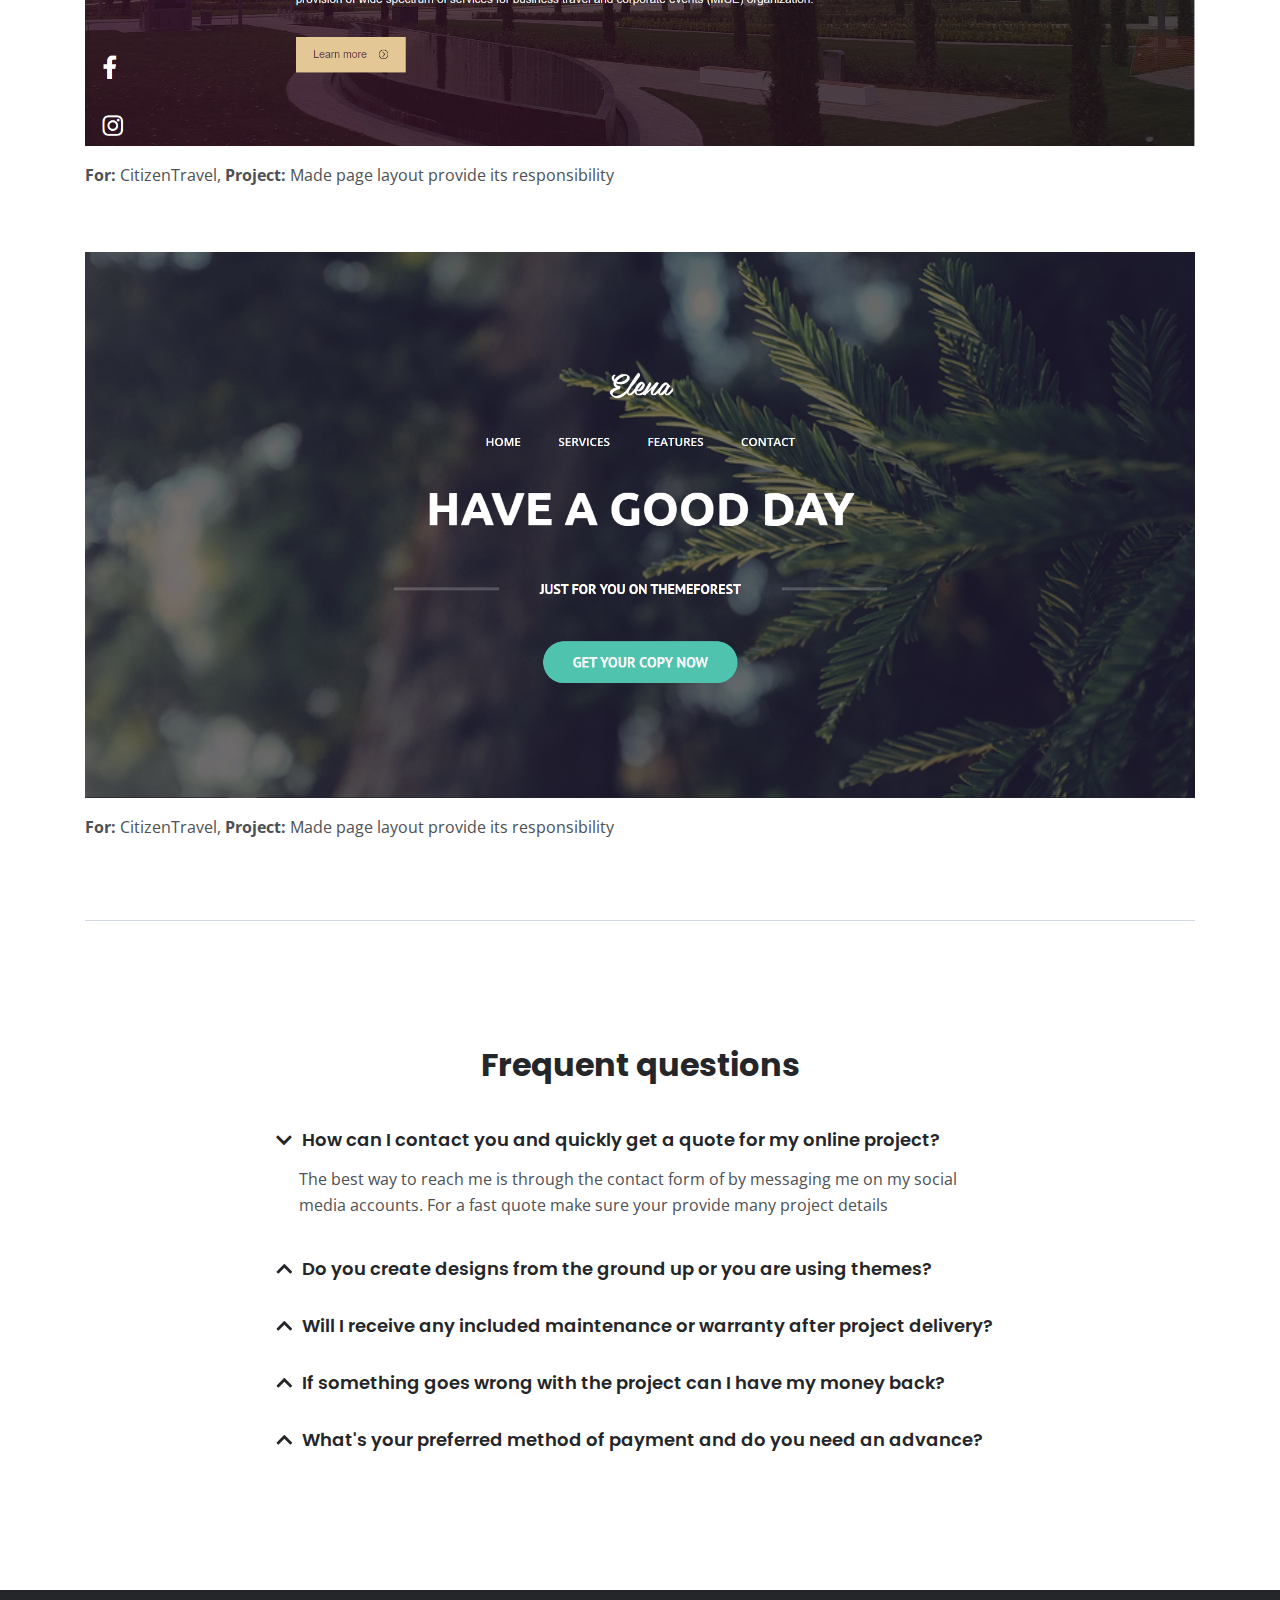
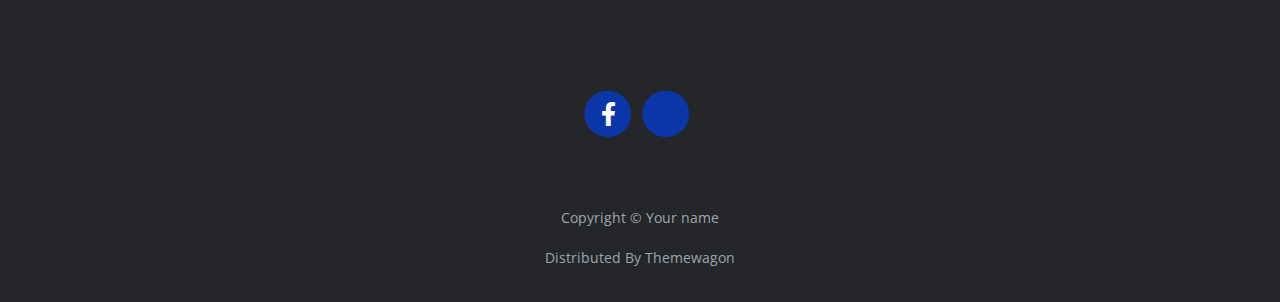
==== commit 7a24ca55: "Changed sections contents" ====
--- a/index.html
+++ b/index.html
@@ -26,7 +26,7 @@
     <link href="css/bootstrap.css" rel="stylesheet">
     <link href="css/fontawesome-all.css" rel="stylesheet">
 	<link href="css/styles.css" rel="stylesheet">
-<!--    <link rel="stylesheet" href="https://cdnjs.cloudflare.com/ajax/libs/font-awesome/6.2.0/css/all.min.css" integrity="sha512-xh6O/CkQoPOWDdYTDqeRdPCVd1SpvCA9XXcUnZS2FmJNp1coAFzvtCN9BmamE+4aHK8yyUHUSCcJHgXloTyT2A==" crossorigin="anonymous" referrerpolicy="no-referrer" />-->
+    <link rel="stylesheet" href="https://cdnjs.cloudflare.com/ajax/libs/font-awesome/6.2.0/css/all.min.css" integrity="sha512-xh6O/CkQoPOWDdYTDqeRdPCVd1SpvCA9XXcUnZS2FmJNp1coAFzvtCN9BmamE+4aHK8yyUHUSCcJHgXloTyT2A==" crossorigin="anonymous" referrerpolicy="no-referrer" />
 	
 	<!-- Favicon  -->
     <link rel="icon" href="images/favicon.png">
@@ -166,7 +166,7 @@
                     <div class="text-box">
                         <i class="fas fa-code"></i>
                         <h4>DEVELOPMENT</h4>
-                        <p>I can code my own designs or even use the customer's design as base. My focus is to generate clean code that's well structured for reliability</p>
+                        <p>Develop you web pages for business. Develop all kinds of pages like landing page, visit page and other with all logic inside.</p>
                     </div> <!-- end of text-box -->
                 </div> <!-- end of col -->
                 <div class="col-lg-4">
@@ -194,17 +194,25 @@
                         <div class="text-container">
                             <h2>Why Work With Me</h2>
                             <p>I am a great communicator and love to invest the necessary time to understand the customer's problem very well</p>
-                            <h5>DESIGN TOOLS</h5>
-                            <p>My favorite design tools are Photoshop and Illustrator but I can create designs in Figma, Sketch and Adobe XD too</p>
+<!--                            <h5>TOOLS USING</h5>-->
+<!--                            <p>My favorite tools are Photoshop and Illustrator but I can create designs in Figma, Sketch and Adobe XD too</p>-->
                             <h5>DEVELOPMENT SKILLS</h5>
-                            <p>I am familiar and work on a daily basis with HTML, CSS, JavaScript, Bootstrap and other modern frameworks</p>
+                            <p>I am familiar and work on a daily basis with HTML, CSS, JavaScript, Bootstrap on Frontend and Python, Nodejs, Expressjs on Backend and other modern frameworks</p>
                             
                             <div class="icons-container">
-                                <img src="images/details-icon-photoshop.png" alt="alternative">
-                                <img src="images/details-icon-illustrator.png" alt="alternative">
+                                <h5>Frontend</h5>
                                 <img src="images/details-icon-html.png" alt="alternative">
                                 <img src="images/details-icon-css.png" alt="alternative">
                                 <img src="images/details-icon-bootstrap.png" alt="alternative">
+                                <img src="images/details-icon-javascript.png" alt="alternative">
+                                <img src="images/React-icon.svg" alt="alternative">
+                            </div> <!-- end of icons-container -->
+                            <div class="icons-container backend">
+                                <h5>Backend</h5>
+                                <img src="images/python.svg" alt="alternative">
+                                <img src="images/django.svg" alt="alternative">
+                                <img src="images/nodejs.svg" alt="alternative">
+                                <img src="images/expressjs.svg" alt="alternative">
                                 <img src="images/details-icon-javascript.png" alt="alternative">
                             </div> <!-- end of icons-container -->
                         </div> <!-- end of text-container -->
@@ -223,43 +231,42 @@
         <div class="container">
             <div class="row">
                 <div class="col-lg-12">
-                    <h2 class="h2-heading">Delivered projects</h2>
-                    <p class="p-heading">Listed below are some of the most representative projects I've worked on. They range from basic web design for presentation sites to advanced web development for online shops</p>
+                    <h2 class="h2-heading">Projects portfolio</h2>
                 </div> <!-- end of col -->
             </div> <!-- end of row -->
             <div class="row">
                 <div class="col-lg-12">
                     <div class="text-container">
                         <div class="image-container">
-                            <a href="project.html">
-                                <img class="img-fluid" src="images/project-1.jpg" alt="alternative">
+                            <a target="_blank" href="http://softdata.uz/">
+                                <img class="img-fluid" src="images/portfolio/softdata.PNG" alt="alternative">
                             </a>
                         </div> <!-- end of image-container -->
-                        <p><strong>For:</strong> Jumbotron, <strong>Project:</strong> web design for their corporate websites and landing pages for marketing campaigns <a class="blue" href="project.html">details</a></p>
+                        <p><strong>For:</strong> <a target="_blank" href="http://softdata.uz/">Softdata</a>, <strong>Project:</strong> Layout web page and connect with backend part through express api</p>
+                    </div> <!-- end of text-container -->
+                    <div class="text-container">
+                        <div class="image-container">
+                            <a href="">
+                                <img class="img-fluid" src="images/portfolio/Itstore.PNG" alt="alternative">
+                            </a>
+                        </div> <!-- end of image-container -->
+                        <p><strong>For:</strong> It-store, <strong>Project:</strong> Created with framework django ob backend</p>
                     </div> <!-- end of text-container -->
                     <div class="text-container">
                         <div class="image-container">
                             <a href="project.html">
-                                <img class="img-fluid" src="images/project-2.jpg" alt="alternative">
+                                <img class="img-fluid" src="images/portfolio/CitizenTravel.PNG" alt="alternative">
                             </a>
                         </div> <!-- end of image-container -->
-                        <p><strong>For:</strong> Carsrepo, <strong>Project:</strong> designed and developed modern platform for purchasing second hand cars online <a class="blue" href="project.html">details</a></p>
+                        <p><strong>For:</strong> CitizenTravel, <strong>Project:</strong> Made page layout provide its responsibility</p>
                     </div> <!-- end of text-container -->
                     <div class="text-container">
                         <div class="image-container">
                             <a href="project.html">
-                                <img class="img-fluid" src="images/project-3.jpg" alt="alternative">
+                                <img class="img-fluid" src="images/portfolio/Elena.PNG" alt="alternative">
                             </a>
                         </div> <!-- end of image-container -->
-                        <p><strong>For:</strong> Truevideo, <strong>Project:</strong> created a custom video editing and upload web app for this awesome team <a class="blue" href="project.html">details</a></p>
-                    </div> <!-- end of text-container -->
-                    <div class="text-container">
-                        <div class="image-container">
-                            <a href="project.html">
-                                <img class="img-fluid" src="images/project-4.jpg" alt="alternative">
-                            </a>
-                        </div> <!-- end of image-container -->
-                        <p><strong>For:</strong> Evolosim, <strong>Project:</strong> complete redesign of their corporate website and platform update for their online shop <a class="blue" href="project.html">details</a></p>
+                        <p><strong>For:</strong> CitizenTravel, <strong>Project:</strong> Made page layout provide its responsibility</p>
                     </div> <!-- end of text-container -->
                 </div> <!-- end of col -->
             </div> <!-- end of row -->
@@ -269,137 +276,139 @@
 
 
     <!-- Works -->
-    <div class="basic-4">
-        <div class="container">
-            <div class="row">
-                <div class="col-lg-4">
-                    <div class="text-container">
-                        <div class="image-container">
-                            <a href="project.html">
-                                <img class="img-fluid" src="images/work-1.jpg" alt="alternative">
-                            </a>
-                        </div> <!-- end of image-container -->
-                        <p><strong>For:</strong> Zigoland, <strong>Project:</strong> started a new website from ground up for a new product <a class="blue" href="project.html">details</a></p>
-                    </div> <!-- end of text-container -->
-                </div> <!-- end of col -->
-                <div class="col-lg-4">
-                    <div class="text-container">
-                        <div class="image-container">
-                            <a href="project.html">
-                                <img class="img-fluid" src="images/work-2.jpg" alt="alternative">
-                            </a>
-                        </div> <!-- end of image-container -->
-                        <p><strong>For:</strong> Visodream, <strong>Project:</strong> developed a new forum for the Visodream community <a class="blue" href="project.html">details</a></p>
-                    </div> <!-- end of text-container -->
-                </div> <!-- end of col -->
-                <div class="col-lg-4">
-                    <div class="text-container">
-                        <div class="image-container">
-                            <a href="project.html">
-                                <img class="img-fluid" src="images/work-3.jpg" alt="alternative">
-                            </a>
-                        </div> <!-- end of image-container -->
-                        <p><strong>For:</strong> Primoday, <strong>Project:</strong> complete redesign of their corporate website and platform <a class="blue" href="project.html">details</a></p>
-                    </div> <!-- end of text-container -->
-                </div> <!-- end of col -->
-            </div> <!-- end of row -->
-            <div class="row">
-                <div class="col-lg-4">
-                    <div class="text-container">
-                        <div class="image-container">
-                            <a href="project.html">
-                                <img class="img-fluid" src="images/work-4.jpg" alt="alternative">
-                            </a>
-                        </div> <!-- end of image-container -->
-                        <p><strong>For:</strong> Nextlite, <strong>Project:</strong> created a custom video editing and upload web app <a class="blue" href="project.html">details</a></p>
-                    </div> <!-- end of text-container -->
-                </div> <!-- end of col -->
-                <div class="col-lg-4">
-                    <div class="text-container">
-                        <div class="image-container">
-                            <a href="project.html">
-                                <img class="img-fluid" src="images/work-5.jpg" alt="alternative">
-                            </a>
-                        </div> <!-- end of image-container -->
-                        <p><strong>For:</strong> Syncnow, <strong>Project:</strong> web design for their corporate websites and landing pages <a class="blue" href="project.html">details</a></p>
-                    </div> <!-- end of text-container -->
-                </div> <!-- end of col -->
-                <div class="col-lg-4">
-                    <div class="text-container">
-                        <div class="image-container">
-                            <a href="project.html">
-                                <img class="img-fluid" src="images/work-6.jpg" alt="alternative">
-                            </a>
-                        </div> <!-- end of image-container -->
-                        <p><strong>For:</strong> Shifter, <strong>Project:</strong> started a new website from ground up for a new product <a class="blue" href="project.html">details</a></p>
-                    </div> <!-- end of text-container -->
-                </div> <!-- end of col -->
-            </div> <!-- end of row -->
-        </div> <!-- end of container -->
-    </div> <!-- end of basic-4 -->
+<!--    <div class="basic-4">-->
+<!--        <div class="container">-->
+<!--            <div class="row">-->
+<!--                <div class="col-lg-4">-->
+<!--                    <div class="text-container">-->
+<!--                        <div class="image-container">-->
+<!--                            <a href="project.html">-->
+<!--                                <img class="img-fluid" src="images/work-1.jpg" alt="alternative">-->
+<!--                            </a>-->
+<!--                        </div> &lt;!&ndash; end of image-container &ndash;&gt;-->
+<!--                        <p><strong>For:</strong> Zigoland, <strong>Project:</strong> started a new website from ground up for a new product <a class="blue" href="project.html">details</a></p>-->
+<!--                    </div> &lt;!&ndash; end of text-container &ndash;&gt;-->
+<!--                </div> &lt;!&ndash; end of col &ndash;&gt;-->
+<!--                <div class="col-lg-4">-->
+<!--                    <div class="text-container">-->
+<!--                        <div class="image-container">-->
+<!--                            <a href="project.html">-->
+<!--                                <img class="img-fluid" src="images/work-2.jpg" alt="alternative">-->
+<!--                            </a>-->
+<!--                        </div> &lt;!&ndash; end of image-container &ndash;&gt;-->
+<!--                        <p><strong>For:</strong> Visodream, <strong>Project:</strong> developed a new forum for the Visodream community <a class="blue" href="project.html">details</a></p>-->
+<!--                    </div> &lt;!&ndash; end of text-container &ndash;&gt;-->
+<!--                </div> &lt;!&ndash; end of col &ndash;&gt;-->
+<!--                <div class="col-lg-4">-->
+<!--                    <div class="text-container">-->
+<!--                        <div class="image-container">-->
+<!--                            <a href="project.html">-->
+<!--                                <img class="img-fluid" src="images/work-3.jpg" alt="alternative">-->
+<!--                            </a>-->
+<!--                        </div> &lt;!&ndash; end of image-container &ndash;&gt;-->
+<!--                        <p><strong>For:</strong> Primoday, <strong>Project:</strong> complete redesign of their corporate website and platform <a class="blue" href="project.html">details</a></p>-->
+<!--                    </div> &lt;!&ndash; end of text-container &ndash;&gt;-->
+<!--                </div> &lt;!&ndash; end of col &ndash;&gt;-->
+<!--            </div> &lt;!&ndash; end of row &ndash;&gt;-->
+<!--            <div class="row">-->
+<!--                <div class="col-lg-4">-->
+<!--                    <div class="text-container">-->
+<!--                        <div class="image-container">-->
+<!--                            <a href="project.html">-->
+<!--                                <img class="img-fluid" src="images/work-4.jpg" alt="alternative">-->
+<!--                            </a>-->
+<!--                        </div> &lt;!&ndash; end of image-container &ndash;&gt;-->
+<!--                        <p><strong>For:</strong> Nextlite, <strong>Project:</strong> created a custom video editing and upload web app <a class="blue" href="project.html">details</a></p>-->
+<!--                    </div> &lt;!&ndash; end of text-container &ndash;&gt;-->
+<!--                </div> &lt;!&ndash; end of col &ndash;&gt;-->
+<!--                <div class="col-lg-4">-->
+<!--                    <div class="text-container">-->
+<!--                        <div class="image-container">-->
+<!--                            <a href="project.html">-->
+<!--                                <img class="img-fluid" src="images/work-5.jpg" alt="alternative">-->
+<!--                            </a>-->
+<!--                        </div> &lt;!&ndash; end of image-container &ndash;&gt;-->
+<!--                        <p><strong>For:</strong> Syncnow, <strong>Project:</strong> web design for their corporate websites and landing pages <a class="blue" href="project.html">details</a></p>-->
+<!--                    </div> &lt;!&ndash; end of text-container &ndash;&gt;-->
+<!--                </div> &lt;!&ndash; end of col &ndash;&gt;-->
+<!--                <div class="col-lg-4">-->
+<!--                    <div class="text-container">-->
+<!--                        <div class="image-container">-->
+<!--                            <a href="project.html">-->
+<!--                                <img class="img-fluid" src="images/work-6.jpg" alt="alternative">-->
+<!--                            </a>-->
+<!--                        </div> &lt;!&ndash; end of image-container &ndash;&gt;-->
+<!--                        <p><strong>For:</strong> Shifter, <strong>Project:</strong> started a new website from ground up for a new product <a class="blue" href="project.html">details</a></p>-->
+<!--                    </div> &lt;!&ndash; end of text-container &ndash;&gt;-->
+<!--                </div> &lt;!&ndash; end of col &ndash;&gt;-->
+<!--            </div> &lt;!&ndash; end of row &ndash;&gt;-->
+<!--        </div> &lt;!&ndash; end of container &ndash;&gt;-->
+<!--    </div> -->
+    <!-- end of basic-4 -->
     <!-- end of works -->
 
 
     <!-- Testimonials -->
-    <div class="cards-1">
-        <div class="container">
-            <div class="row">
-                <div class="col-lg-12">
-                    <h2 class="h2-heading">A few words from people that chose to work with me</h2>
-                </div> <!-- end of col -->
-            </div> <!-- end of row -->
-            <div class="row">
-                <div class="col-lg-12">
-                    
-                    <!-- Card -->
-                    <div class="card">
-                        <div class="card-body">
-                            <p class="testimonial-text">“Mark is a skilled developer which will do everything possible to deliver the project on time and I really appreciate that”</p>
-                            <div class="details">
-                                <img src="images/testimonial-1.jpg" alt="alternative">
-                                <div class="text">
-                                    <div class="testimonial-author">Samantha Bloom</div>
-                                    <div class="occupation">Team Leader - Syncnow</div>
-                                </div> <!-- end of text -->
-                            </div> <!-- end of testimonial-details -->
-                        </div>
-                    </div>
-                    <!-- end of card -->
-
-                    <!-- Card -->
-                    <div class="card">
-                        <div class="card-body">
-                            <p class="testimonial-text">“Loved to work with Mark he's such an awesome developer with great attention to details. He also has a great eye for design”</p>
-                            <div class="details">
-                                <img src="images/testimonial-2.jpg" alt="alternative">
-                                <div class="text">
-                                    <div class="testimonial-author">John Rowling</div>
-                                    <div class="occupation">Marketing Manager - Nexlite</div>
-                                </div> <!-- end of text -->
-                            </div> <!-- end of testimonial-details -->
-                        </div>
-                    </div>
-                    <!-- end of card -->
-
-                    <!-- Card -->
-                    <div class="card">
-                        <div class="card-body">
-                            <p class="testimonial-text">“So glad we started working with Mark. We've used many times his design and development skills for our inhouse online projects”</p>
-                            <div class="details">
-                                <img src="images/testimonial-3.jpg" alt="alternative">
-                                <div class="text">
-                                    <div class="testimonial-author">Lana Smith</div>
-                                    <div class="occupation">General Manager - Shifter</div>
-                                </div> <!-- end of text -->
-                            </div> <!-- end of testimonial-details -->
-                        </div>
-                    </div>
-                    <!-- end of card -->
-
-                </div> <!-- end of col -->
-            </div> <!-- end of row -->
-        </div> <!-- end of container -->
-    </div> <!-- end of cards-1 -->
+<!--    <div class="cards-1">-->
+<!--        <div class="container">-->
+<!--            <div class="row">-->
+<!--                <div class="col-lg-12">-->
+<!--                    <h2 class="h2-heading">A few words from people that chose to work with me</h2>-->
+<!--                </div> &lt;!&ndash; end of col &ndash;&gt;-->
+<!--            </div> &lt;!&ndash; end of row &ndash;&gt;-->
+<!--            <div class="row">-->
+<!--                <div class="col-lg-12">-->
+<!--                    -->
+<!--                    &lt;!&ndash; Card &ndash;&gt;-->
+<!--                    <div class="card">-->
+<!--                        <div class="card-body">-->
+<!--                            <p class="testimonial-text">“Mark is a skilled developer which will do everything possible to deliver the project on time and I really appreciate that”</p>-->
+<!--                            <div class="details">-->
+<!--                                <img src="images/testimonial-1.jpg" alt="alternative">-->
+<!--                                <div class="text">-->
+<!--                                    <div class="testimonial-author">Samantha Bloom</div>-->
+<!--                                    <div class="occupation">Team Leader - Syncnow</div>-->
+<!--                                </div> &lt;!&ndash; end of text &ndash;&gt;-->
+<!--                            </div> &lt;!&ndash; end of testimonial-details &ndash;&gt;-->
+<!--                        </div>-->
+<!--                    </div>-->
+<!--                    &lt;!&ndash; end of card &ndash;&gt;-->
+
+<!--                    &lt;!&ndash; Card &ndash;&gt;-->
+<!--                    <div class="card">-->
+<!--                        <div class="card-body">-->
+<!--                            <p class="testimonial-text">“Loved to work with Mark he's such an awesome developer with great attention to details. He also has a great eye for design”</p>-->
+<!--                            <div class="details">-->
+<!--                                <img src="images/testimonial-2.jpg" alt="alternative">-->
+<!--                                <div class="text">-->
+<!--                                    <div class="testimonial-author">John Rowling</div>-->
+<!--                                    <div class="occupation">Marketing Manager - Nexlite</div>-->
+<!--                                </div> &lt;!&ndash; end of text &ndash;&gt;-->
+<!--                            </div> &lt;!&ndash; end of testimonial-details &ndash;&gt;-->
+<!--                        </div>-->
+<!--                    </div>-->
+<!--                    &lt;!&ndash; end of card &ndash;&gt;-->
+
+<!--                    &lt;!&ndash; Card &ndash;&gt;-->
+<!--                    <div class="card">-->
+<!--                        <div class="card-body">-->
+<!--                            <p class="testimonial-text">“So glad we started working with Mark. We've used many times his design and development skills for our inhouse online projects”</p>-->
+<!--                            <div class="details">-->
+<!--                                <img src="images/testimonial-3.jpg" alt="alternative">-->
+<!--                                <div class="text">-->
+<!--                                    <div class="testimonial-author">Lana Smith</div>-->
+<!--                                    <div class="occupation">General Manager - Shifter</div>-->
+<!--                                </div> &lt;!&ndash; end of text &ndash;&gt;-->
+<!--                            </div> &lt;!&ndash; end of testimonial-details &ndash;&gt;-->
+<!--                        </div>-->
+<!--                    </div>-->
+<!--                    &lt;!&ndash; end of card &ndash;&gt;-->
+
+<!--                </div> &lt;!&ndash; end of col &ndash;&gt;-->
+<!--            </div> &lt;!&ndash; end of row &ndash;&gt;-->
+<!--        </div> &lt;!&ndash; end of container &ndash;&gt;-->
+<!--    </div>-->
+    <!-- end of cards-1 -->
     <!-- end of testimonials -->
 
 
@@ -496,41 +505,42 @@
 
 
     <!-- Contact -->
-    <div id="contact" class="form-1 bg-gray">
-        <div class="container">
-            <div class="row">
-                <div class="col-lg-12">
-                    <h2>Contact details</h2>
-                    <p class="p-heading">For any type of online project please don't hesitate to get in touch with me. The fastest way is to send me your message using the following email <a class="blue no-line" href="#your-link">contact@domain.com</a></p>
-                </div> <!-- end of col -->
-            </div> <!-- end of row -->
-            <div class="row">
-                <div class="col-lg-12">
-                    
-                    <!-- Contact Form -->
-                    <form id="contactForm">
-                        <div class="form-group">
-                            <input type="text" class="form-control-input" id="cname" required>
-                            <label class="label-control" for="cname">Name</label>
-                        </div>
-                        <div class="form-group">
-                            <input type="email" class="form-control-input" id="cemail" required>
-                            <label class="label-control" for="cemail">Email</label>
-                        </div>
-                        <div class="form-group">
-                            <textarea class="form-control-textarea" id="cmessage" required></textarea>
-                            <label class="label-control" for="cmessage">Project details</label>
-                        </div>
-                        <div class="form-group">
-                            <button type="submit" class="form-control-submit-button">Submit</button>
-                        </div>
-                    </form>
-                    <!-- end of contact form -->
-
-                </div> <!-- end of col -->
-            </div> <!-- end of row -->
-        </div> <!-- end of container -->
-    </div> <!-- end of form-1 -->  
+<!--    <div id="contact" class="form-1 bg-gray">-->
+<!--        <div class="container">-->
+<!--            <div class="row">-->
+<!--                <div class="col-lg-12">-->
+<!--                    <h2>Contact details</h2>-->
+<!--                    <p class="p-heading">For any type of online project please don't hesitate to get in touch with me. The fastest way is to send me your message using the following email <a class="blue no-line" href="#your-link">contact@domain.com</a></p>-->
+<!--                </div> &lt;!&ndash; end of col &ndash;&gt;-->
+<!--            </div> &lt;!&ndash; end of row &ndash;&gt;-->
+<!--            <div class="row">-->
+<!--                <div class="col-lg-12">-->
+<!--                    -->
+<!--                    &lt;!&ndash; Contact Form &ndash;&gt;-->
+<!--                    <form id="contactForm">-->
+<!--                        <div class="form-group">-->
+<!--                            <input type="text" class="form-control-input" id="cname" required>-->
+<!--                            <label class="label-control" for="cname">Name</label>-->
+<!--                        </div>-->
+<!--                        <div class="form-group">-->
+<!--                            <input type="email" class="form-control-input" id="cemail" required>-->
+<!--                            <label class="label-control" for="cemail">Email</label>-->
+<!--                        </div>-->
+<!--                        <div class="form-group">-->
+<!--                            <textarea class="form-control-textarea" id="cmessage" required></textarea>-->
+<!--                            <label class="label-control" for="cmessage">Project details</label>-->
+<!--                        </div>-->
+<!--                        <div class="form-group">-->
+<!--                            <button type="submit" class="form-control-submit-button">Submit</button>-->
+<!--                        </div>-->
+<!--                    </form>-->
+<!--                    &lt;!&ndash; end of contact form &ndash;&gt;-->
+
+<!--                </div> &lt;!&ndash; end of col &ndash;&gt;-->
+<!--            </div> &lt;!&ndash; end of row &ndash;&gt;-->
+<!--        </div> &lt;!&ndash; end of container &ndash;&gt;-->
+<!--    </div>-->
+    <!-- end of form-1 -->
     <!-- end of contact -->
 
 
@@ -541,35 +551,35 @@
                 <div class="col-lg-12">
                     <div class="social-container">
                         <span class="fa-stack">
-                            <a href="#your-link">
+                            <a href="https://www.facebook.com/riantovich">
                                 <i class="fas fa-circle fa-stack-2x"></i>
                                 <i class="fab fa-facebook-f fa-stack-1x"></i>
                             </a>
                         </span>
                         <span class="fa-stack">
-                            <a href="#your-link">
+                            <a target="_blank" href="#your-link">
                                 <i class="fas fa-circle fa-stack-2x"></i>
-                                <i class="fab fa-twitter fa-stack-1x"></i>
+                                <i class="fa-brands fa-telegram"></i>
                             </a>
                         </span>
-                        <span class="fa-stack">
-                            <a href="#your-link">
-                                <i class="fas fa-circle fa-stack-2x"></i>
-                                <i class="fab fa-pinterest-p fa-stack-1x"></i>
-                            </a>
-                        </span>
-                        <span class="fa-stack">
-                            <a href="#your-link">
-                                <i class="fas fa-circle fa-stack-2x"></i>
-                                <i class="fab fa-instagram fa-stack-1x"></i>
-                            </a>
-                        </span>
-                        <span class="fa-stack">
-                            <a href="#your-link">
-                                <i class="fas fa-circle fa-stack-2x"></i>
-                                <i class="fab fa-youtube fa-stack-1x"></i>
-                            </a>
-                        </span>
+<!--                        <span class="fa-stack">-->
+<!--                            <a href="#your-link">-->
+<!--                                <i class="fas fa-circle fa-stack-2x"></i>-->
+<!--                                <i class="fab fa-pinterest-p fa-stack-1x"></i>-->
+<!--                            </a>-->
+<!--                        </span>-->
+<!--                        <span class="fa-stack">-->
+<!--                            <a href="#your-link">-->
+<!--                                <i class="fas fa-circle fa-stack-2x"></i>-->
+<!--                                <i class="fab fa-instagram fa-stack-1x"></i>-->
+<!--                            </a>-->
+<!--                        </span>-->
+<!--                        <span class="fa-stack">-->
+<!--                            <a href="#your-link">-->
+<!--                                <i class="fas fa-circle fa-stack-2x"></i>-->
+<!--                                <i class="fab fa-youtube fa-stack-1x"></i>-->
+<!--                            </a>-->
+<!--                        </span>-->
                     </div> <!-- end of social-container -->
                 </div> <!-- end of col -->
             </div> <!-- end of row -->
--- a/css/styles.css
+++ b/css/styles.css
@@ -630,7 +630,7 @@
 /*******************/
 .split .area-1 {
 	height: 430px;
-	background: linear-gradient(to bottom right, rgba(25, 26, 29, 0.5), rgba(25, 26, 29, 0.5)), url('../images/details-background.jpg') center center no-repeat;
+	background: linear-gradient(to bottom right, rgba(25, 26, 29, 0.5), rgba(25, 26, 29, 0.5)), url('../images/details-background.png') center center no-repeat;
 	background-size: cover;
 }
 
@@ -651,6 +651,7 @@
 	width: 50px;
 	margin-right: 0.625rem;
 	margin-bottom: 0.75rem;
+	border-radius: 7px;
 }
 
 
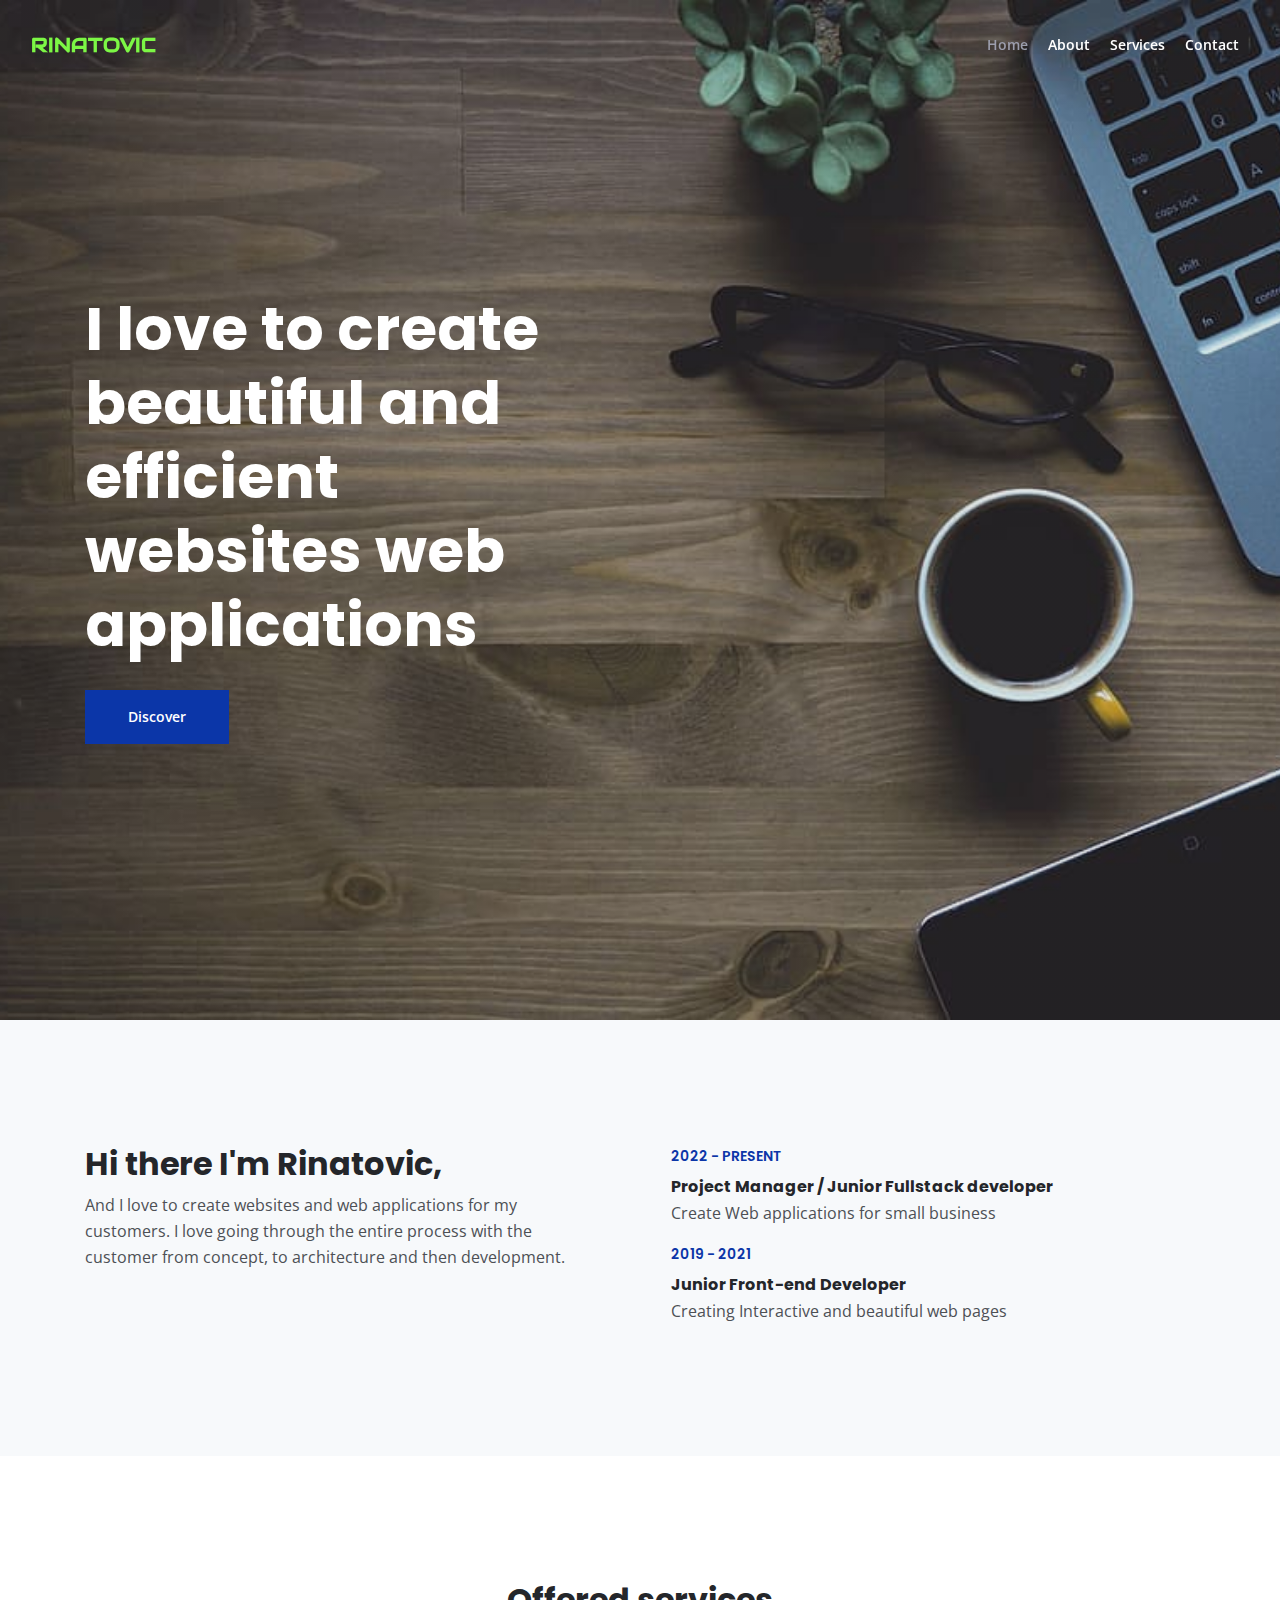
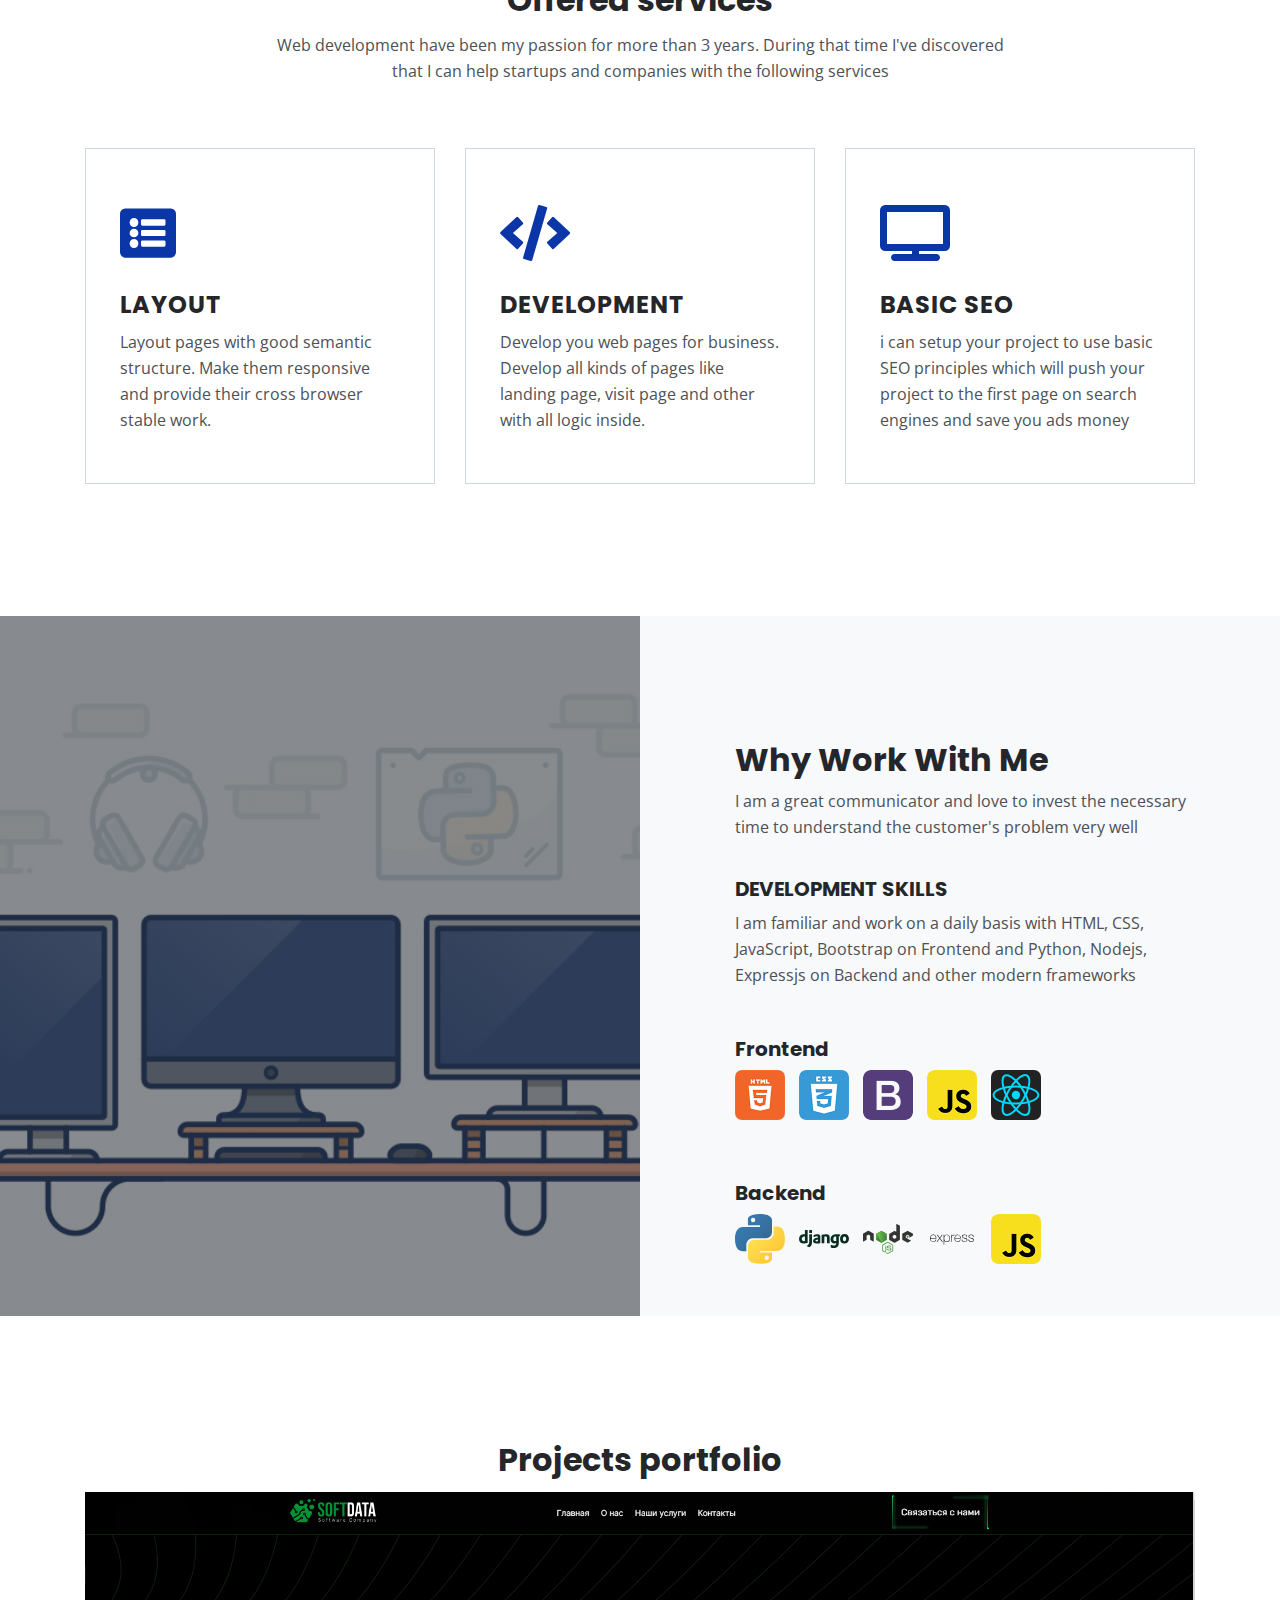
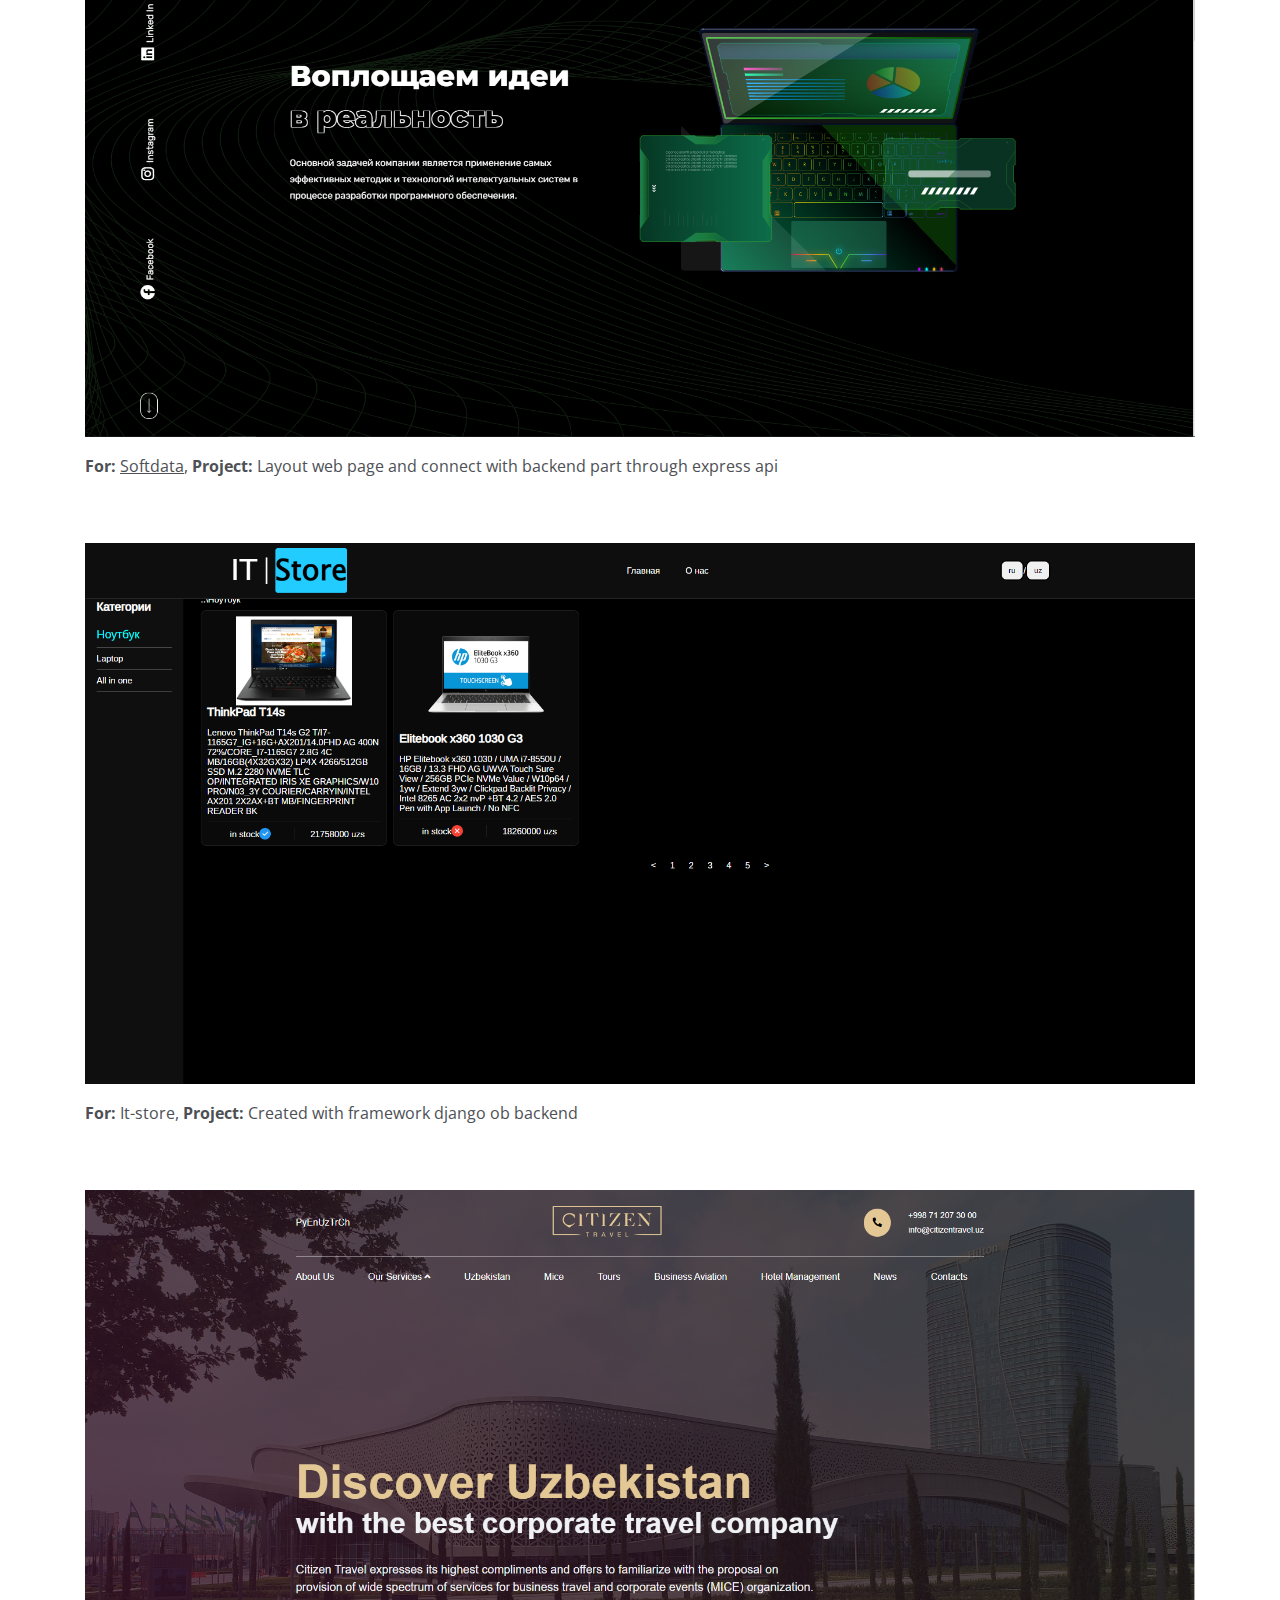
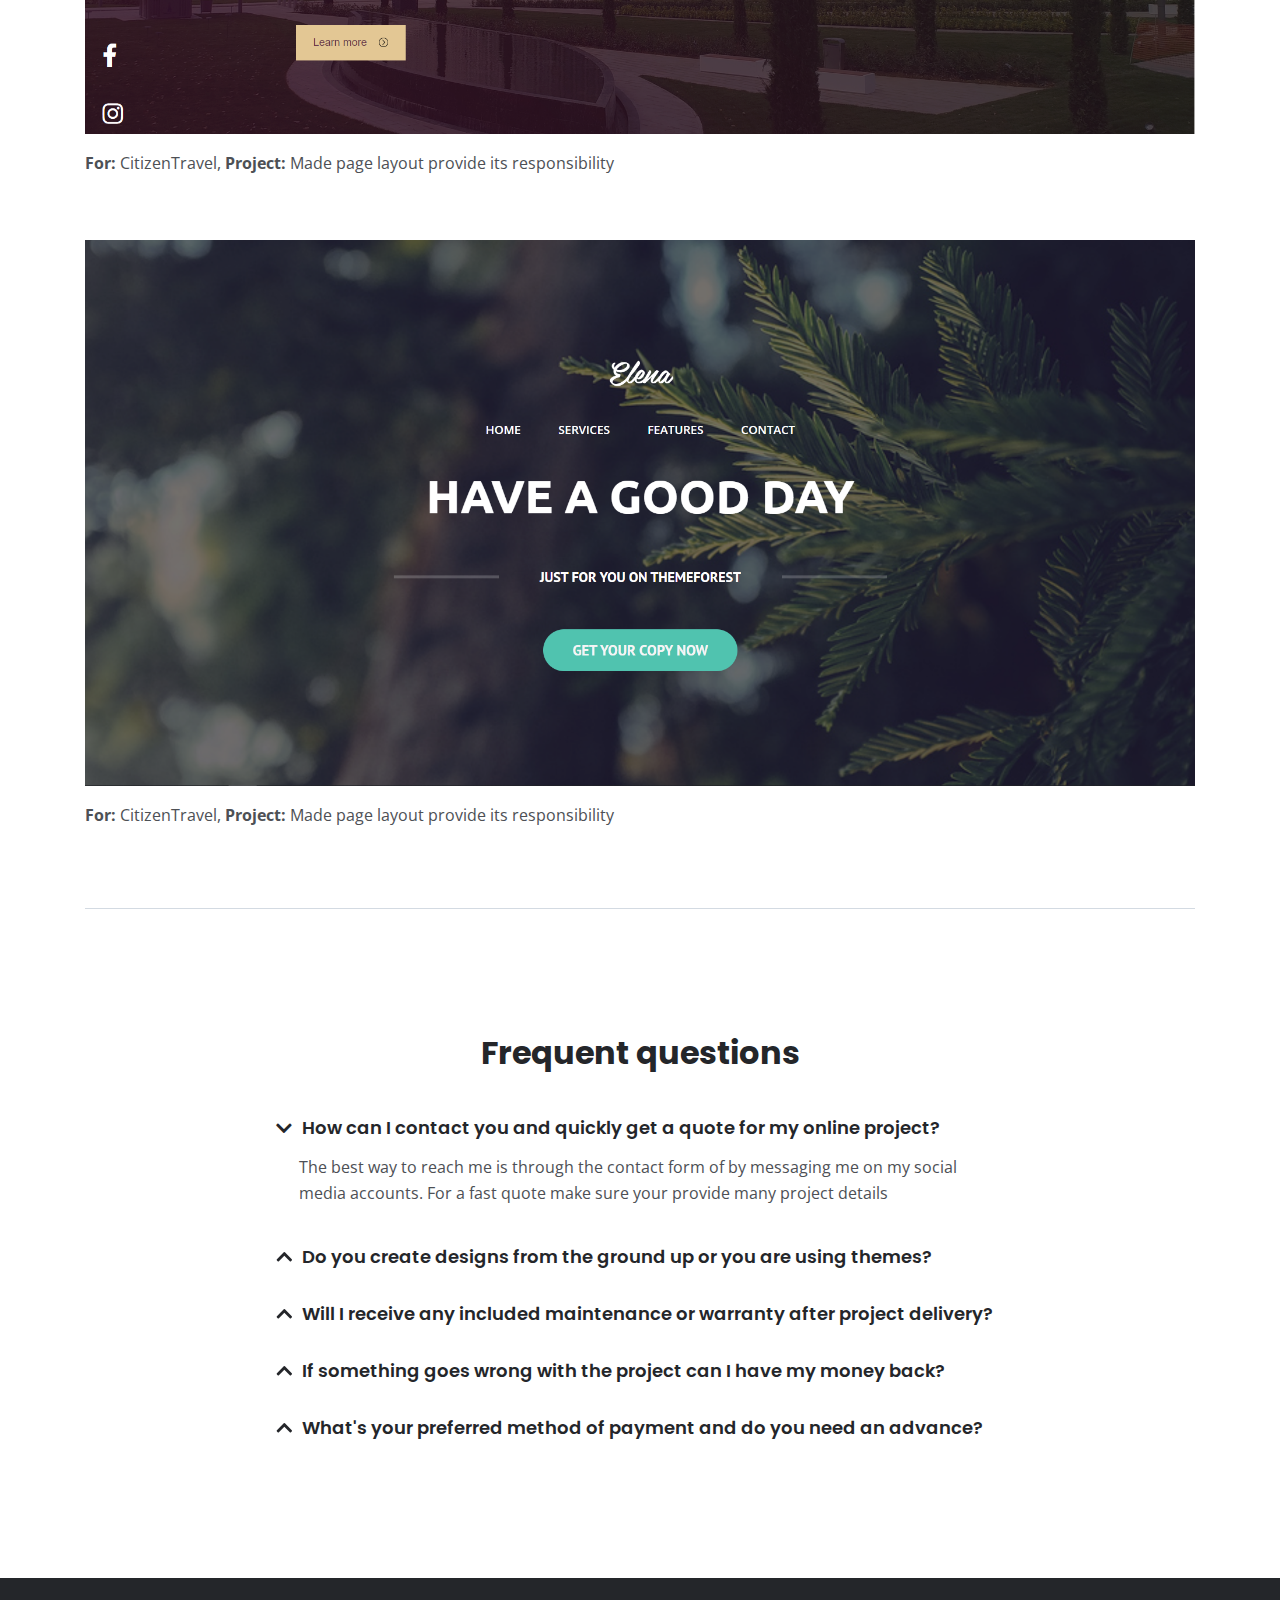
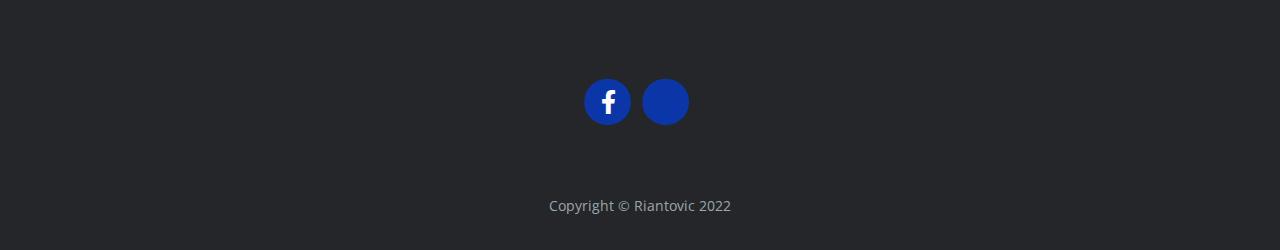
==== commit e60cdb4b: "version 1" ====
--- a/index.html
+++ b/index.html
@@ -57,35 +57,35 @@
                     <li class="nav-item">
                         <a class="nav-link page-scroll" href="#services">Services</a>
                     </li>
-                    <li class="nav-item dropdown">
-                        <a class="nav-link dropdown-toggle" href="#" id="dropdown01" data-toggle="dropdown" aria-haspopup="true" aria-expanded="false">Drop</a>
-                        <div class="dropdown-menu" aria-labelledby="dropdown01">
-                            <a class="dropdown-item page-scroll" href="project.html">Project Details</a>
-                            <div class="dropdown-divider"></div>
-                            <a class="dropdown-item page-scroll" href="terms.html">Terms Conditions</a>
-                            <div class="dropdown-divider"></div>
-                            <a class="dropdown-item page-scroll" href="privacy.html">Privacy Policy</a>
-                        </div>
-                    </li>
+<!--                    <li class="nav-item dropdown">-->
+<!--                        <a class="nav-link dropdown-toggle" href="#" id="dropdown01" data-toggle="dropdown" aria-haspopup="true" aria-expanded="false">Drop</a>-->
+<!--                        <div class="dropdown-menu" aria-labelledby="dropdown01">-->
+<!--                            <a class="dropdown-item page-scroll" href="project.html">Project Details</a>-->
+<!--                            <div class="dropdown-divider"></div>-->
+<!--                            <a class="dropdown-item page-scroll" href="terms.html">Terms Conditions</a>-->
+<!--                            <div class="dropdown-divider"></div>-->
+<!--                            <a class="dropdown-item page-scroll" href="privacy.html">Privacy Policy</a>-->
+<!--                        </div>-->
+<!--                    </li>-->
                     <li class="nav-item">
                         <a class="nav-link page-scroll" href="#contact">Contact</a>
                     </li>
                 </ul>
-                <span class="nav-item social-icons">
-                    <span class="fa-stack">
-                        <a href="#your-link">
-                            <i class="fas fa-circle fa-stack-2x"></i>
-<!--                            <i class="fab fa-facebook-f fa-stack-1x"></i>-->
-                            <i class="fa-brands fa-telegram fa-stack-1x"></i>
-                        </a>
-                    </span>
-                    <span class="fa-stack">
-                        <a href="#your-link">
-                            <i class="fas fa-circle fa-stack-2x"></i>
-                            <i class="fab fa-twitter fa-stack-1x"></i>
-                        </a>
-                    </span>
-                </span>
+<!--                <span class="nav-item social-icons">-->
+<!--                    <span class="fa-stack">-->
+<!--                        <a href="#your-link">-->
+<!--                            <i class="fas fa-circle fa-stack-2x"></i>-->
+<!--&lt;!&ndash;                            <i class="fab fa-facebook-f fa-stack-1x"></i>&ndash;&gt;-->
+<!--                            <i class="fa-brands fa-telegram fa-stack-1x"></i>-->
+<!--                        </a>-->
+<!--                    </span>-->
+<!--                    <span class="fa-stack">-->
+<!--                        <a href="#your-link">-->
+<!--                            <i class="fas fa-circle fa-stack-2x"></i>-->
+<!--                            <i class="fab fa-twitter fa-stack-1x"></i>-->
+<!--                        </a>-->
+<!--                    </span>-->
+<!--                </span>-->
             </div> <!-- end of navbar-collapse -->
         </div> <!-- end of container -->
     </nav> <!-- end of navbar -->
@@ -100,7 +100,7 @@
                     <div class="text-container">
                         <h1 class="h1-large">I love to create beautiful and efficient websites web applications</h1>
                         <a class="btn-solid-lg page-scroll" href="#about">Discover</a>
-                        <a class="btn-outline-lg page-scroll" href="#contact"><i class="fas fa-user"></i>Contact Me</a>
+<!--                        <a class="btn-outline-lg page-scroll" href="#contact"><i class="fas fa-user"></i>Contact Me</a>-->
                     </div> <!-- end of text-container -->
                 </div> <!-- end of col -->
             </div> <!-- end of row -->
@@ -557,9 +557,9 @@
                             </a>
                         </span>
                         <span class="fa-stack">
-                            <a target="_blank" href="#your-link">
+                            <a target="_blank" href="https://t.me/rinatovic">
                                 <i class="fas fa-circle fa-stack-2x"></i>
-                                <i class="fa-brands fa-telegram"></i>
+                                <i class="fa-brands fa-telegram fa-stack-1x"></i>
                             </a>
                         </span>
 <!--                        <span class="fa-stack">-->
@@ -589,23 +589,14 @@
 
 
     <!-- Copyright -->
-    <div class="copyright bg-gray">
+    <div class="copyright bg-gray" id="contact">
         <div class="container">
             <div class="row">
                 <div class="col-lg-12">
-                    <p class="p-small">Copyright © <a class="no-line" href="#your-link">Your name</a></p>
+                    <p class="p-small">Copyright © <a class="no-line" href="#your-link">Riantovic 2022</a></p>
                 </div> <!-- end of col -->
             </div> <!-- enf of row -->
         </div> <!-- end of container -->
-
-        <div class="container">
-            <div class="row">
-                <div class="col-lg-12">
-                    <p class="p-small">Distributed By <a class="no-line" href="https://themewagon.com/">Themewagon</a></p>
-                </div> <!-- end of col -->
-            </div> <!-- enf of row -->
-        </div> <!-- end of container -->
-        
     </div> <!-- end of copyright --> 
     <!-- end of copyright -->
     
--- a/css/styles.css
+++ b/css/styles.css
@@ -530,7 +530,7 @@
 .header {
 	padding-top: 7rem;
 	padding-bottom: 5.5rem;
-	background: linear-gradient(rgba(0, 0, 0, 0.1), rgba(0, 0, 0, 0.1)), url('../images/header-background.jpg') center center no-repeat;
+	background: linear-gradient(rgba(0, 0, 0, 0.1), rgba(0, 0, 0, 0.1)), url('../images/notebook-natural-laptop-macbook.jpg') center center no-repeat;
 	background-size: cover;
 	text-align: center;
 }
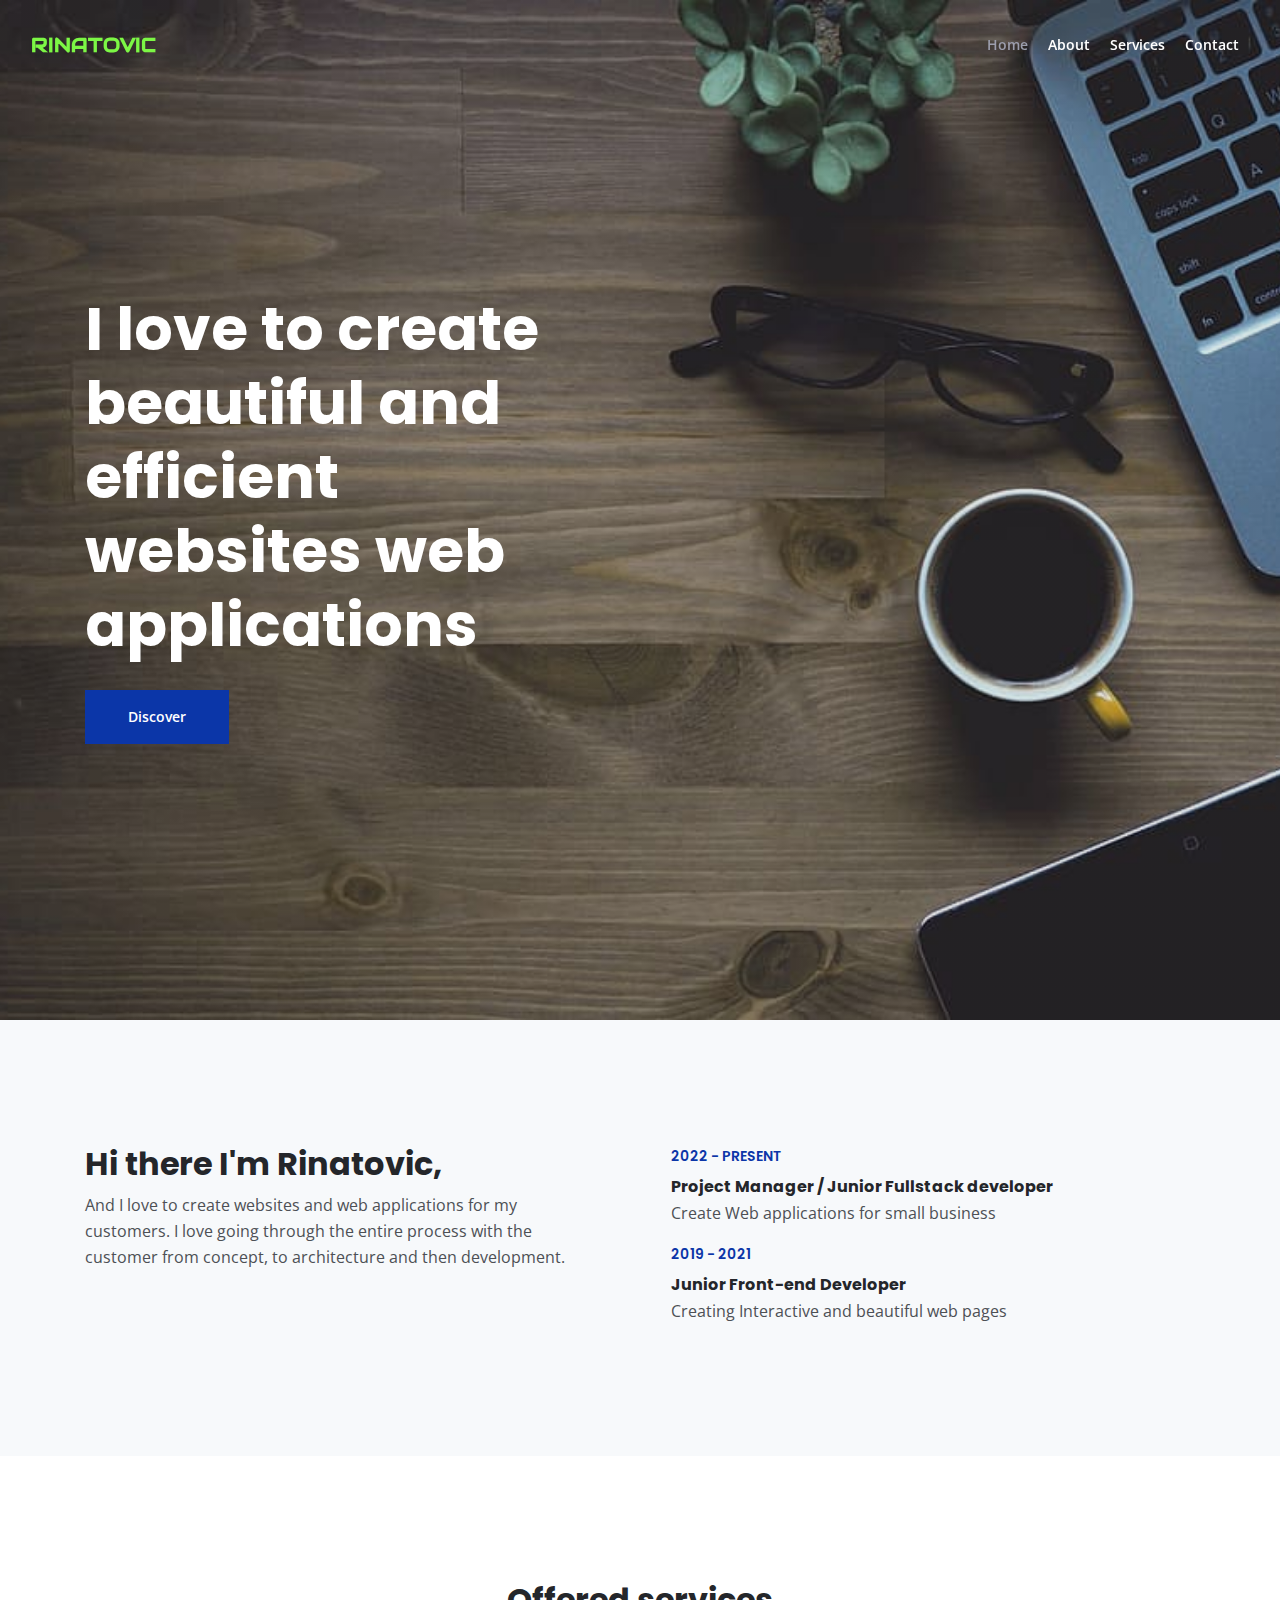
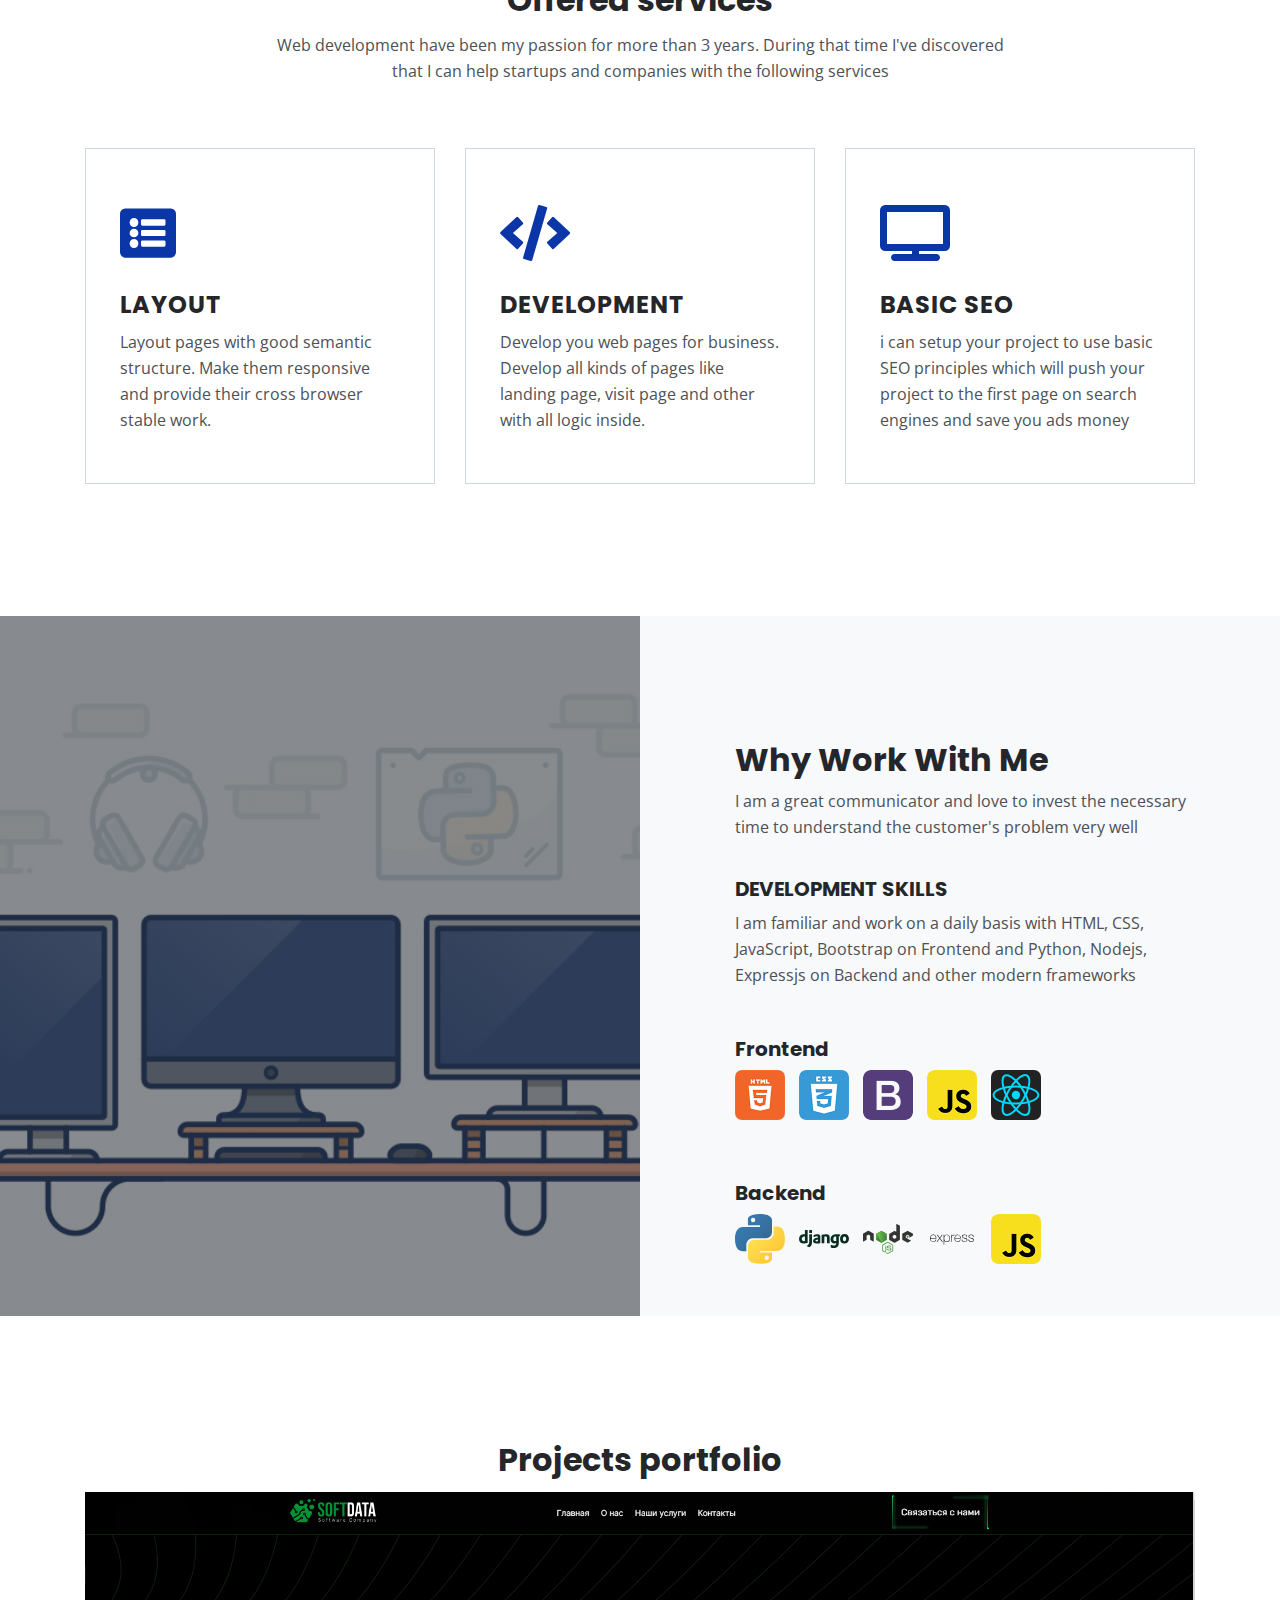
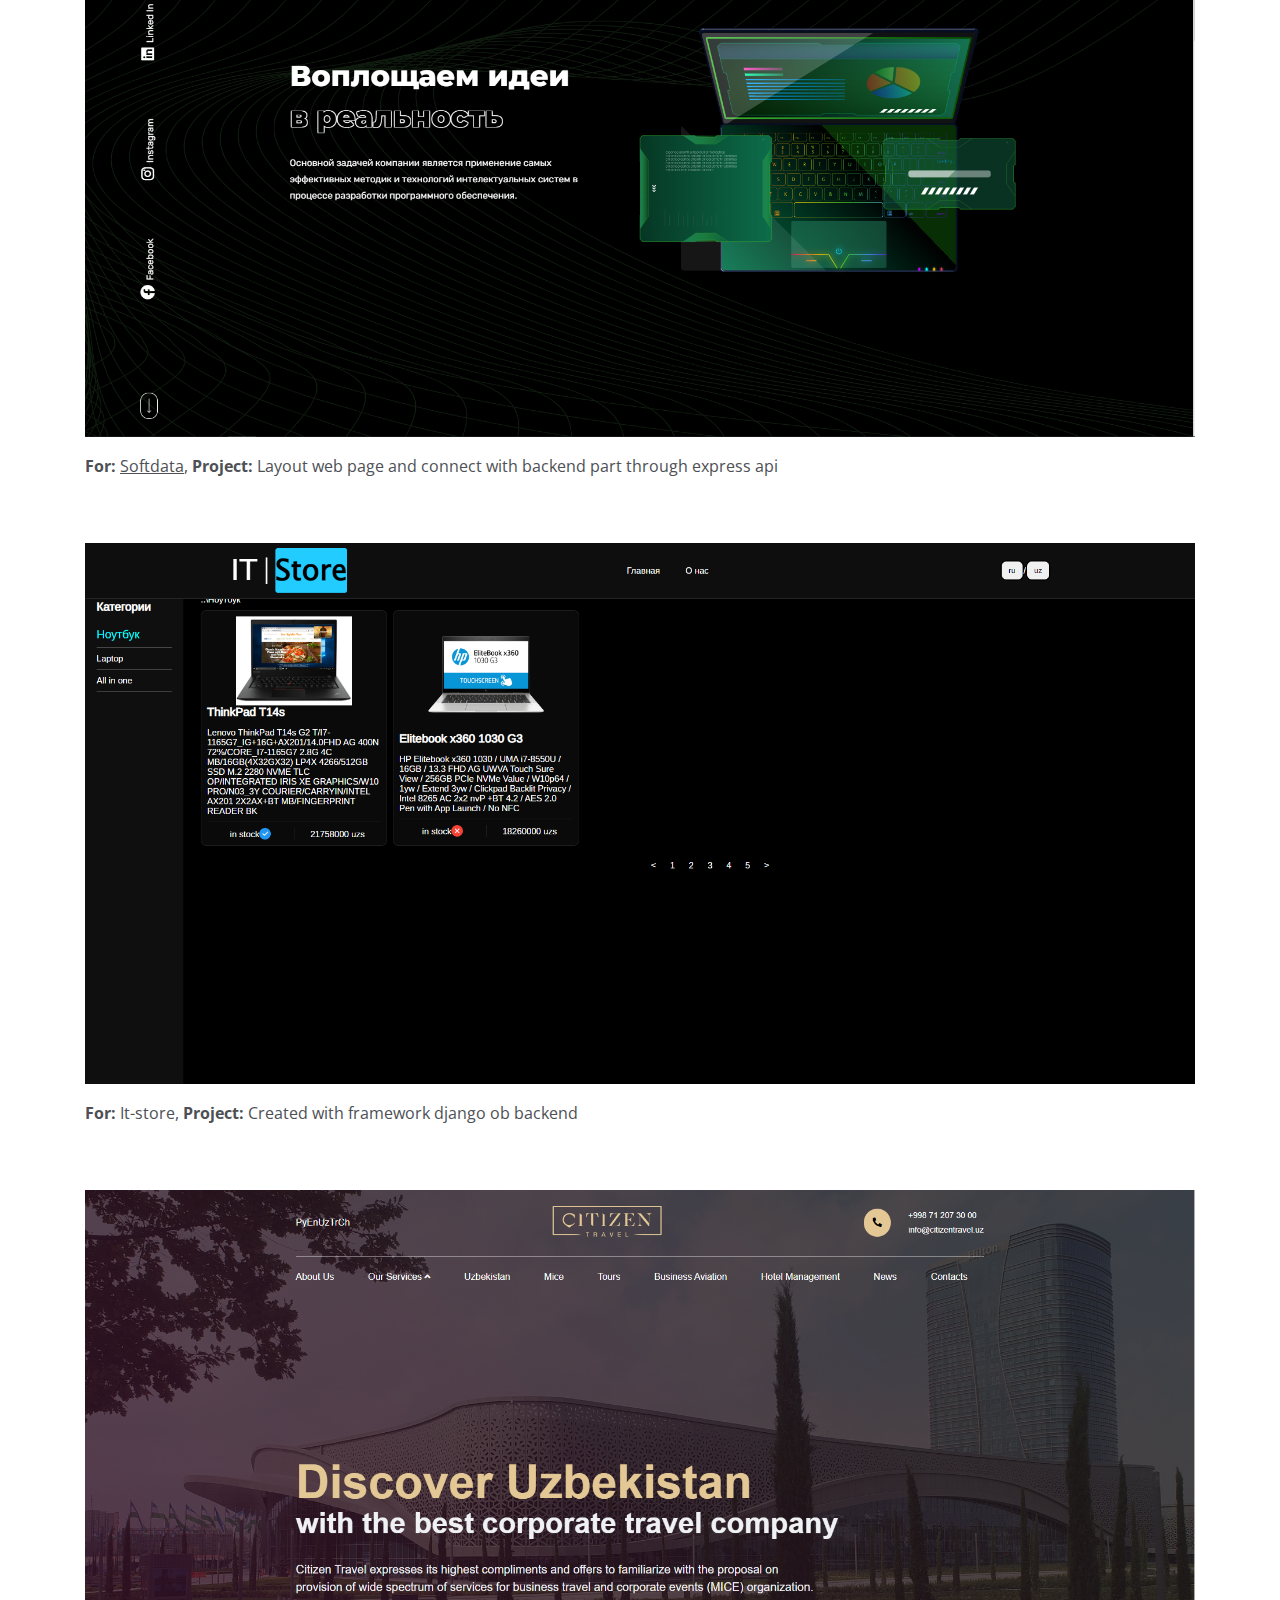
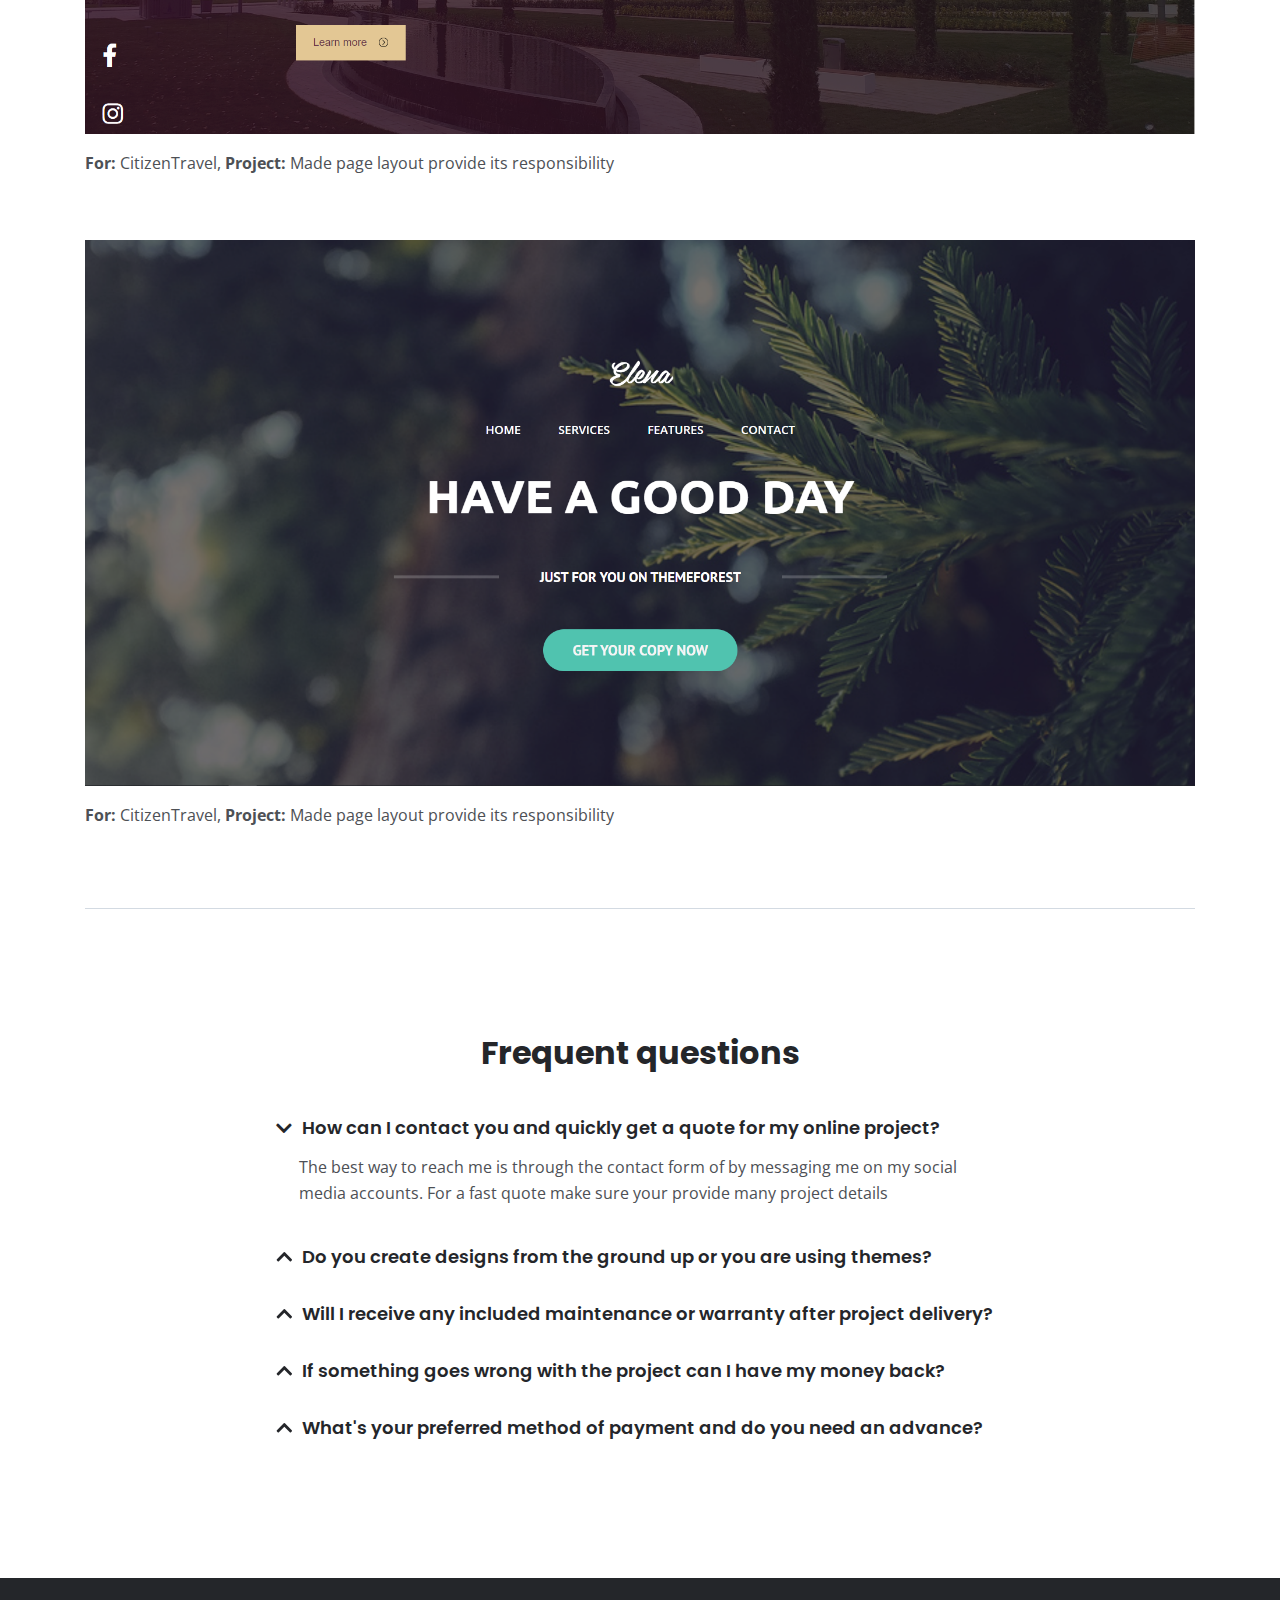
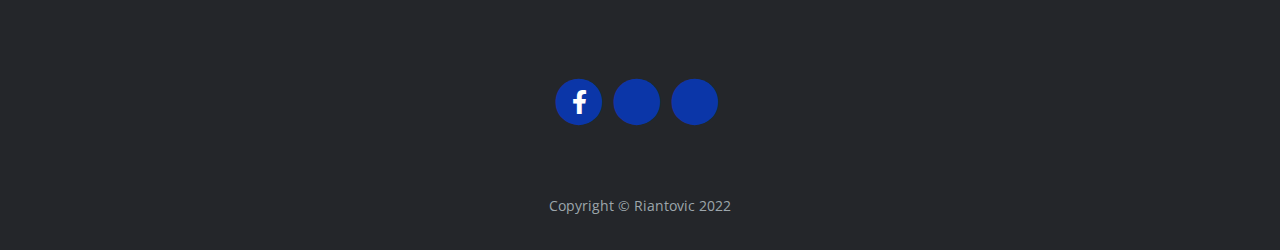
==== commit 3795dc84: "add linkedin" ====
--- a/index.html
+++ b/index.html
@@ -551,7 +551,7 @@
                 <div class="col-lg-12">
                     <div class="social-container">
                         <span class="fa-stack">
-                            <a href="https://www.facebook.com/riantovich">
+                            <a target="_blank" href="https://www.facebook.com/riantovich">
                                 <i class="fas fa-circle fa-stack-2x"></i>
                                 <i class="fab fa-facebook-f fa-stack-1x"></i>
                             </a>
@@ -560,6 +560,12 @@
                             <a target="_blank" href="https://t.me/rinatovic">
                                 <i class="fas fa-circle fa-stack-2x"></i>
                                 <i class="fa-brands fa-telegram fa-stack-1x"></i>
+                            </a>
+                        </span>
+                        <span class="fa-stack">
+                            <a target="_blank" href="https://www.linkedin.com/in/valiakhmad-makhamatov-55b2aa203/">
+                                <i class="fas fa-circle fa-stack-2x"></i>
+                                <i class="fa-brands fa-linkedin-in fa-stack-1x"></i>
                             </a>
                         </span>
 <!--                        <span class="fa-stack">-->
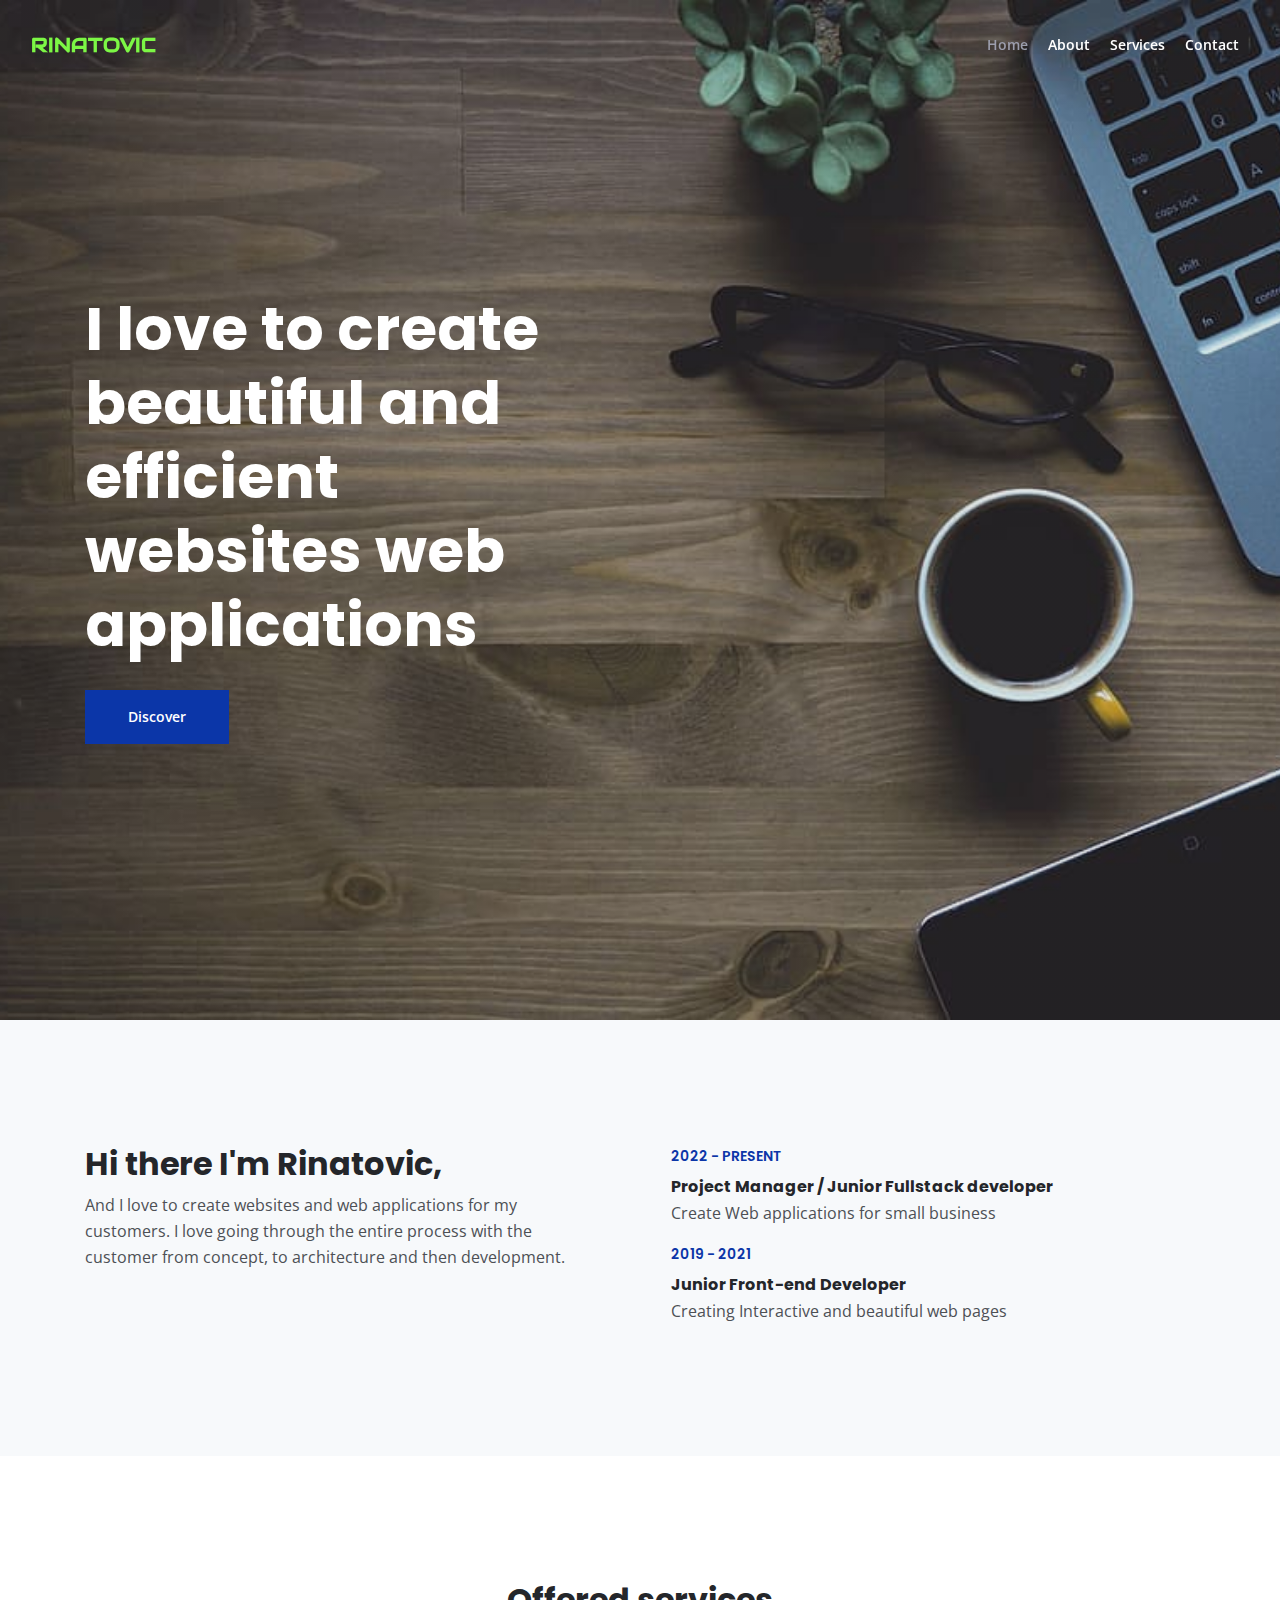
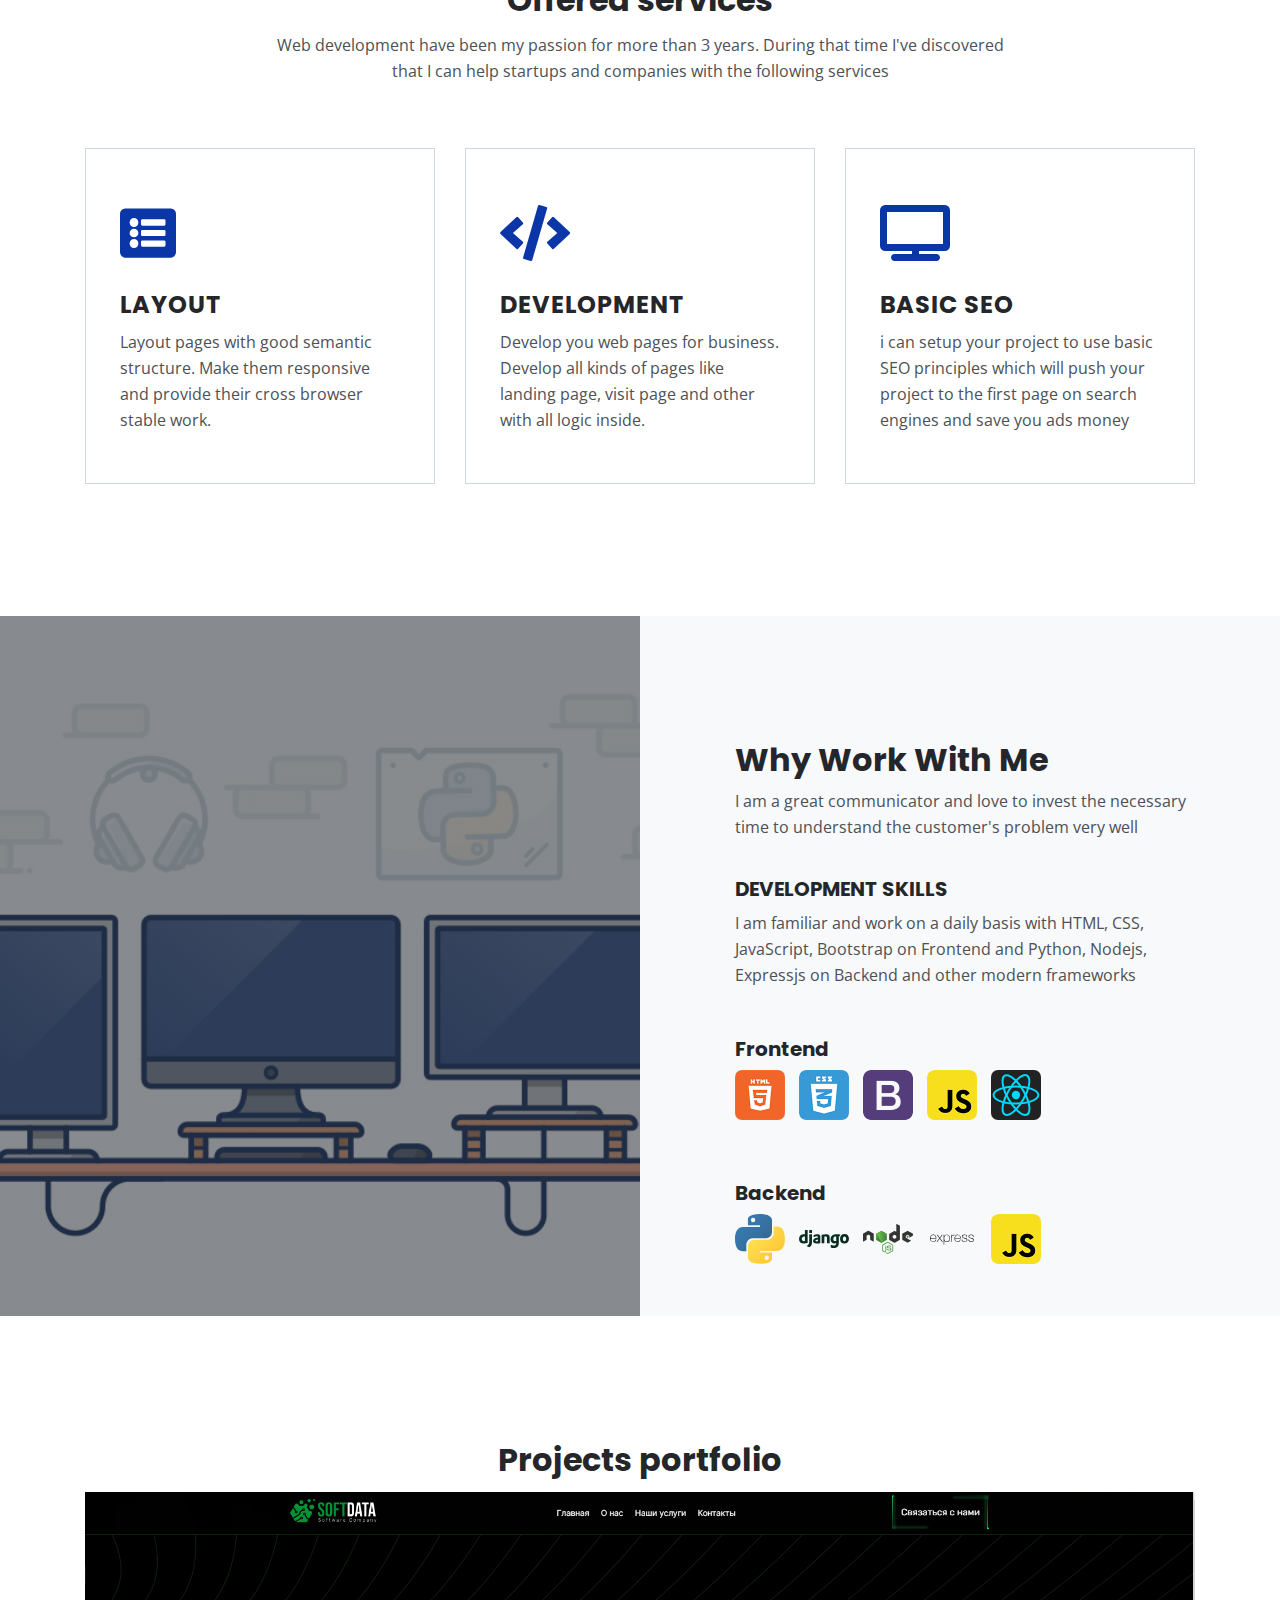
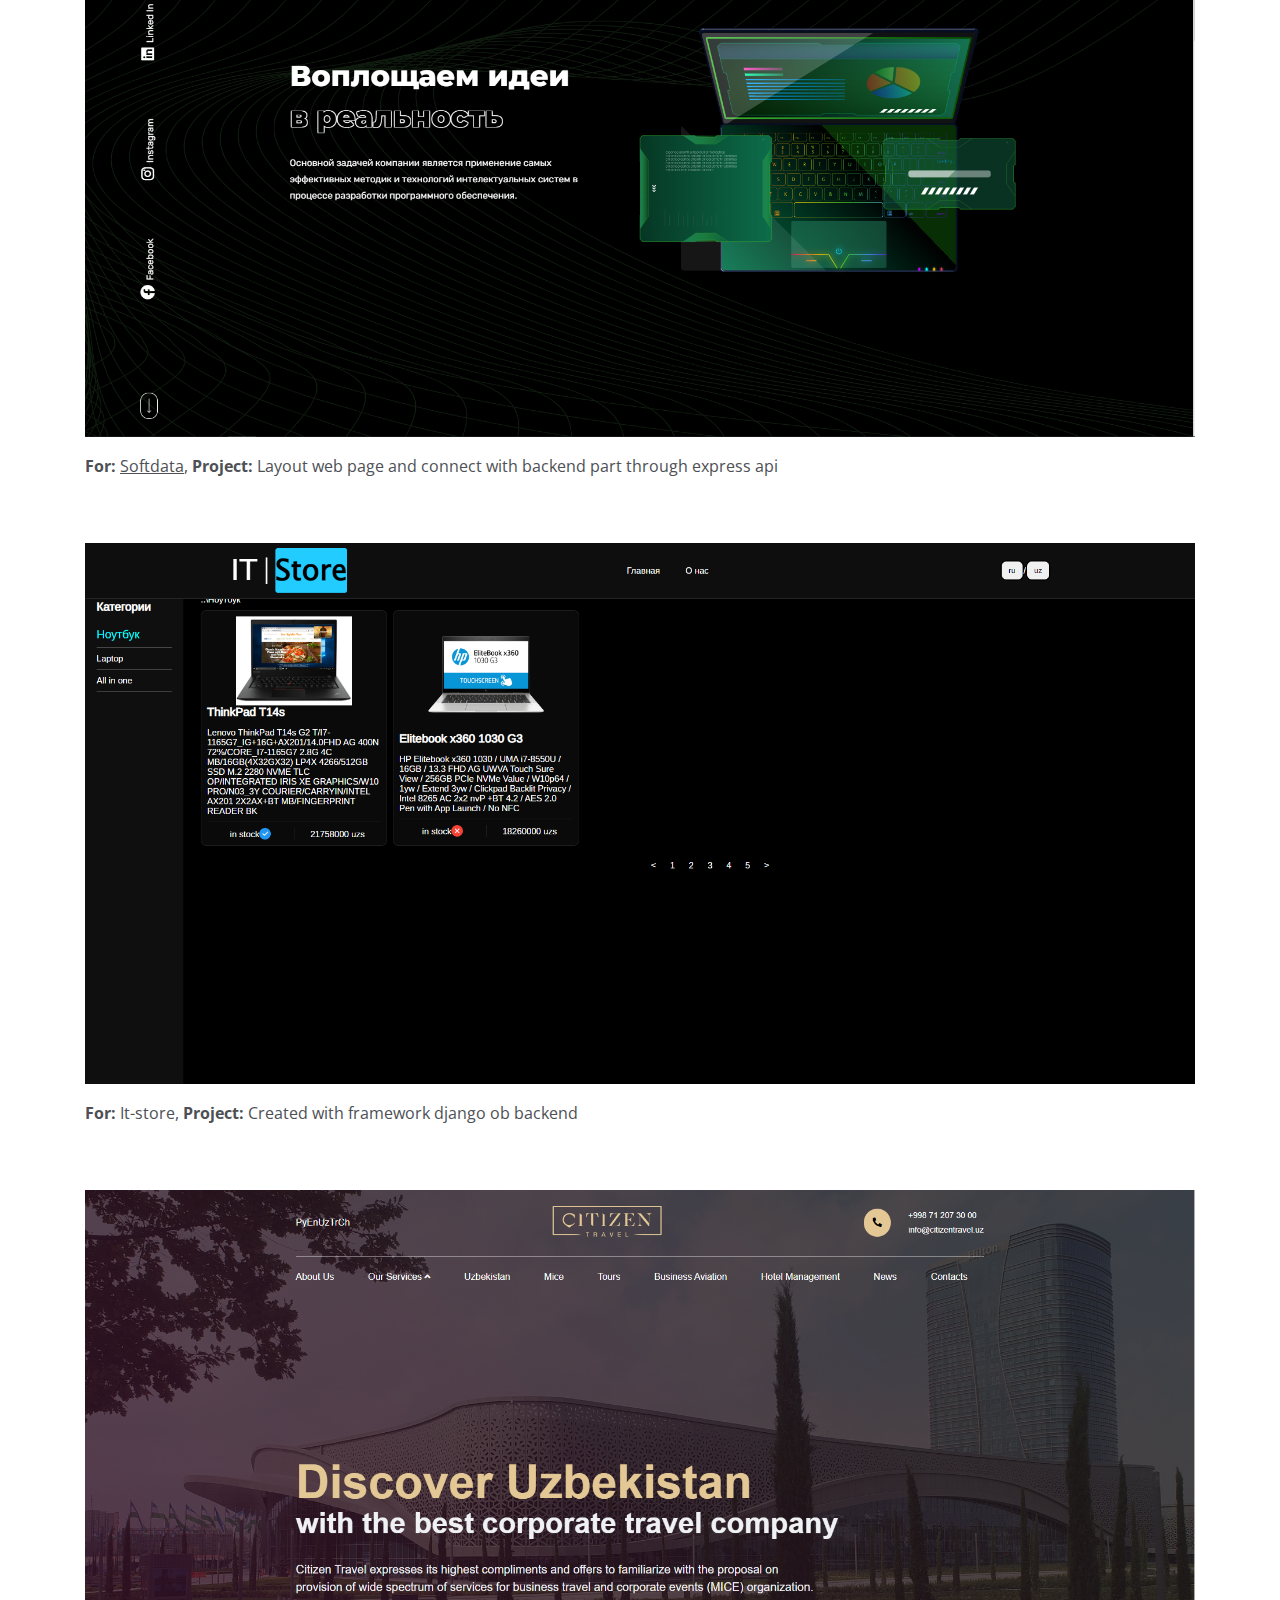
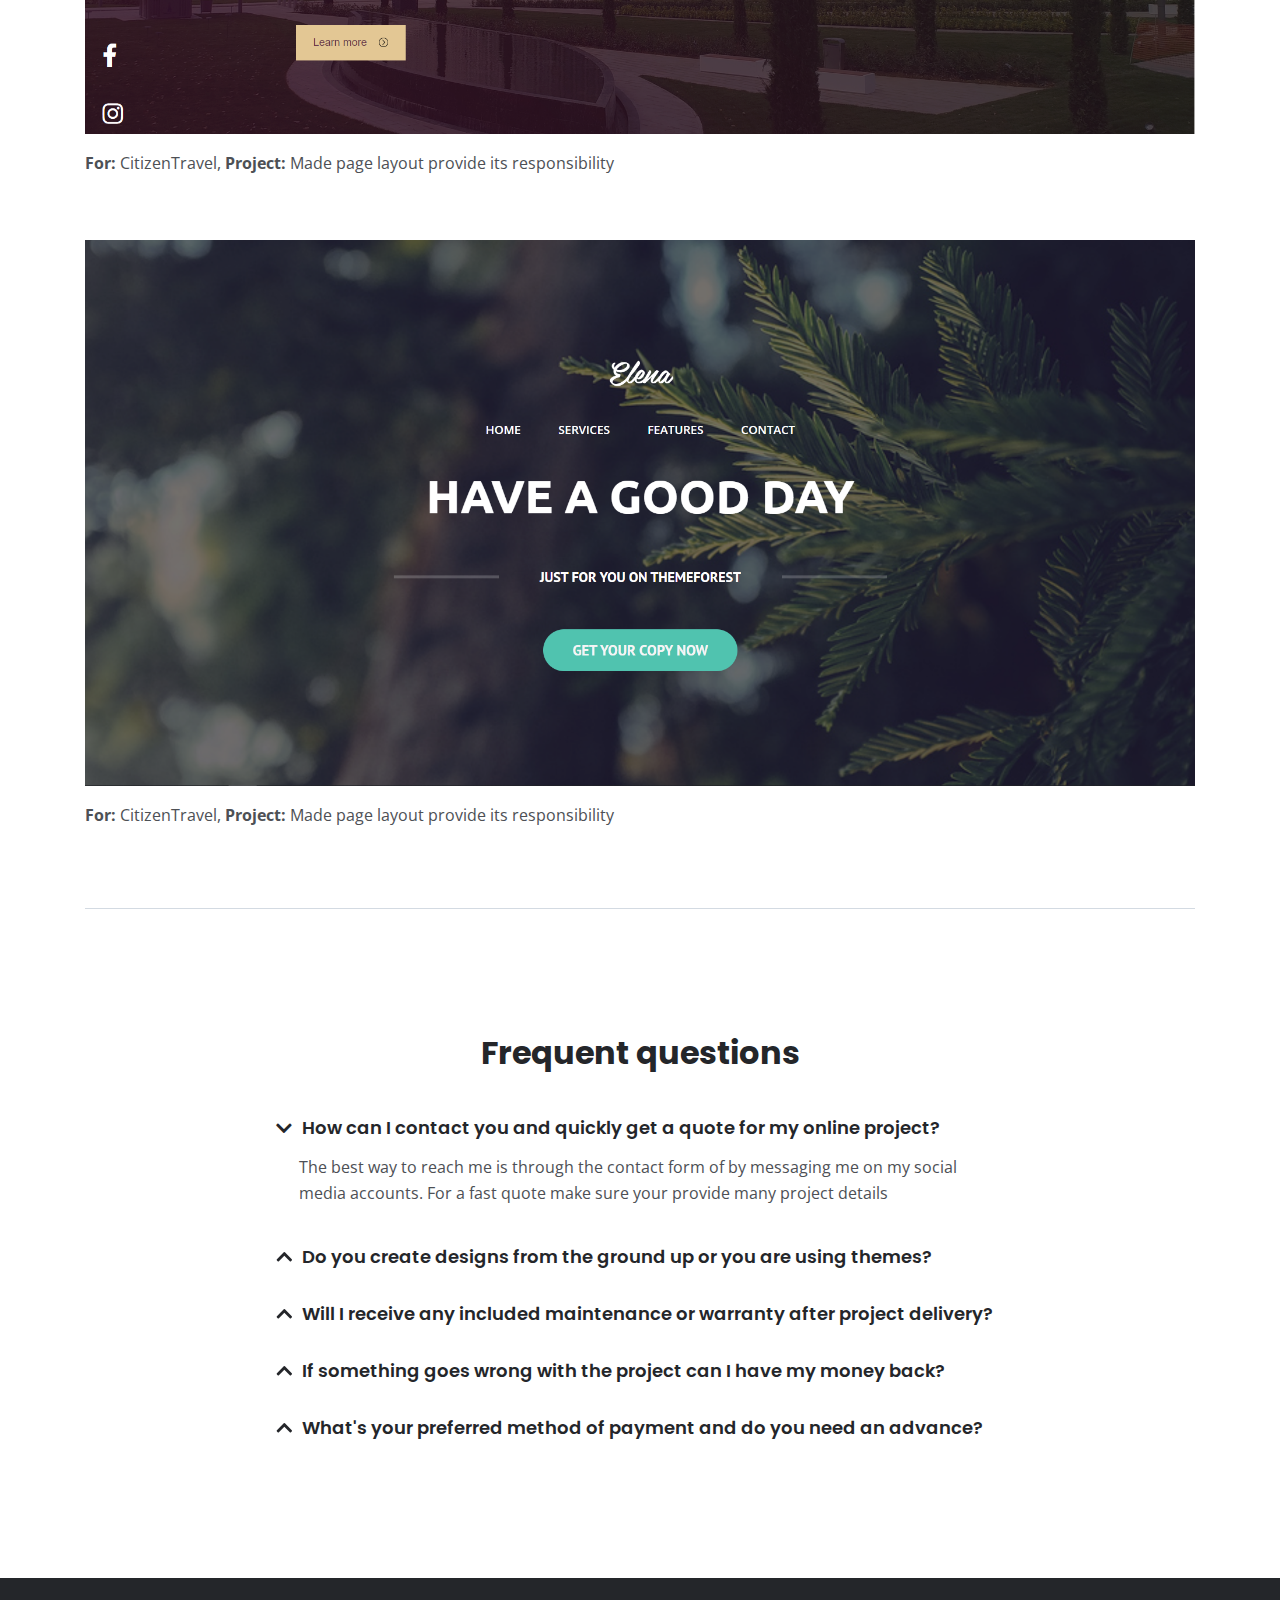
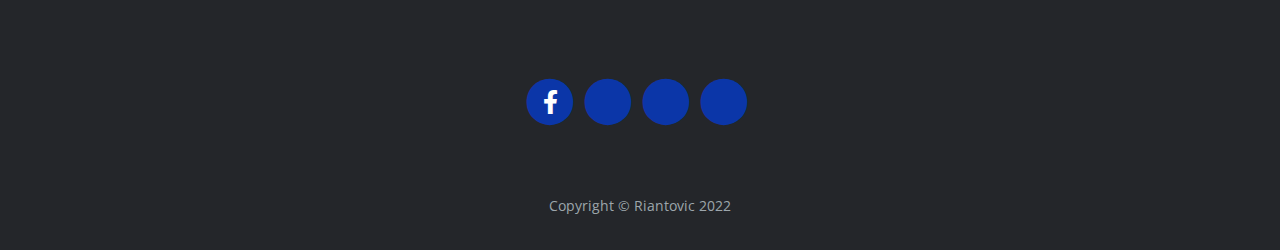
==== commit 8dbb8c3b: "added stackoverflow profile" ====
--- a/index.html
+++ b/index.html
@@ -568,6 +568,12 @@
                                 <i class="fa-brands fa-linkedin-in fa-stack-1x"></i>
                             </a>
                         </span>
+			<span class="fa-stack">
+                            <a target="_blank" href="https://stackoverflow.com/users/17476339/rinatovic">
+                                <i class="fas fa-circle fa-stack-2x"></i>
+                                <i class="fa-brands fa-stack-overflow fa-stack-1x"></i>
+                            </a>
+                        </span>
 <!--                        <span class="fa-stack">-->
 <!--                            <a href="#your-link">-->
 <!--                                <i class="fas fa-circle fa-stack-2x"></i>-->
@@ -613,4 +619,4 @@
     <script src="js/jquery.easing.min.js"></script> <!-- jQuery Easing for smooth scrolling between anchors -->
     <script src="js/scripts.js"></script> <!-- Custom scripts -->
 </body>
-</html>+</html>
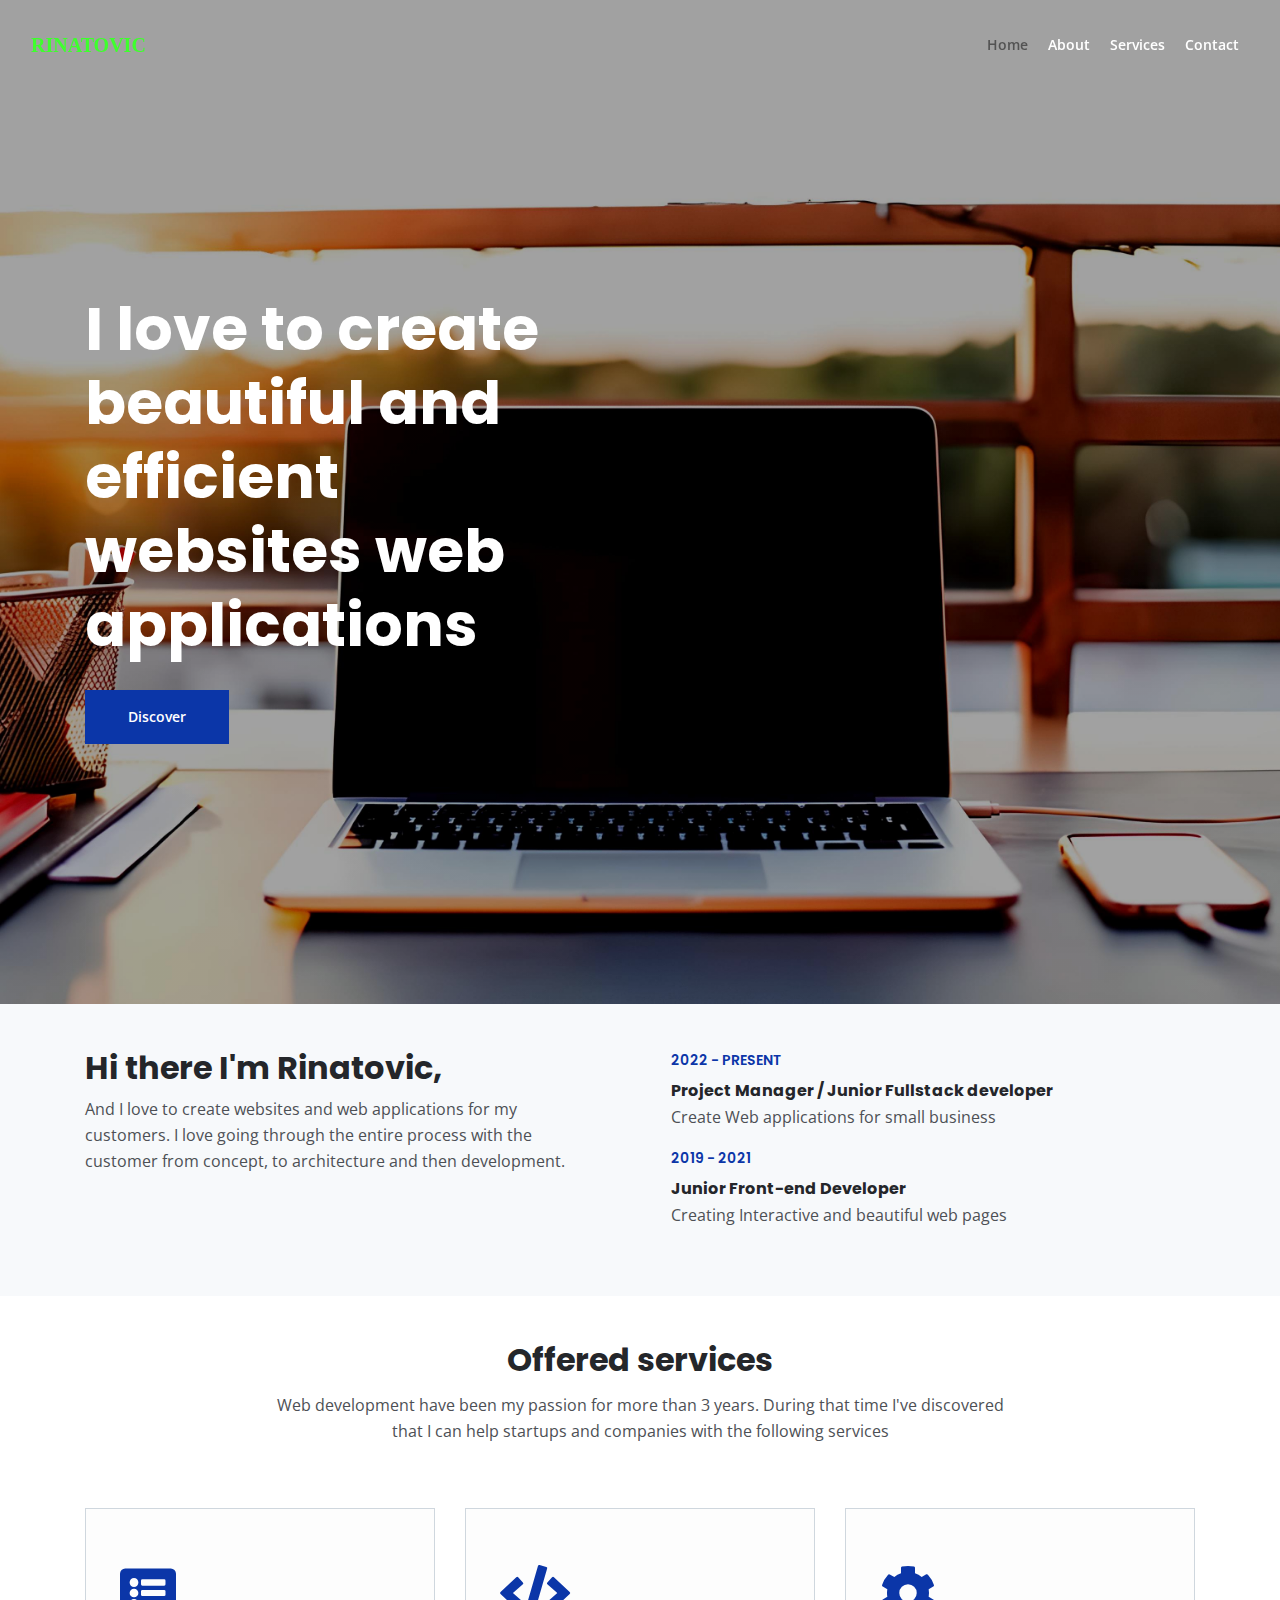
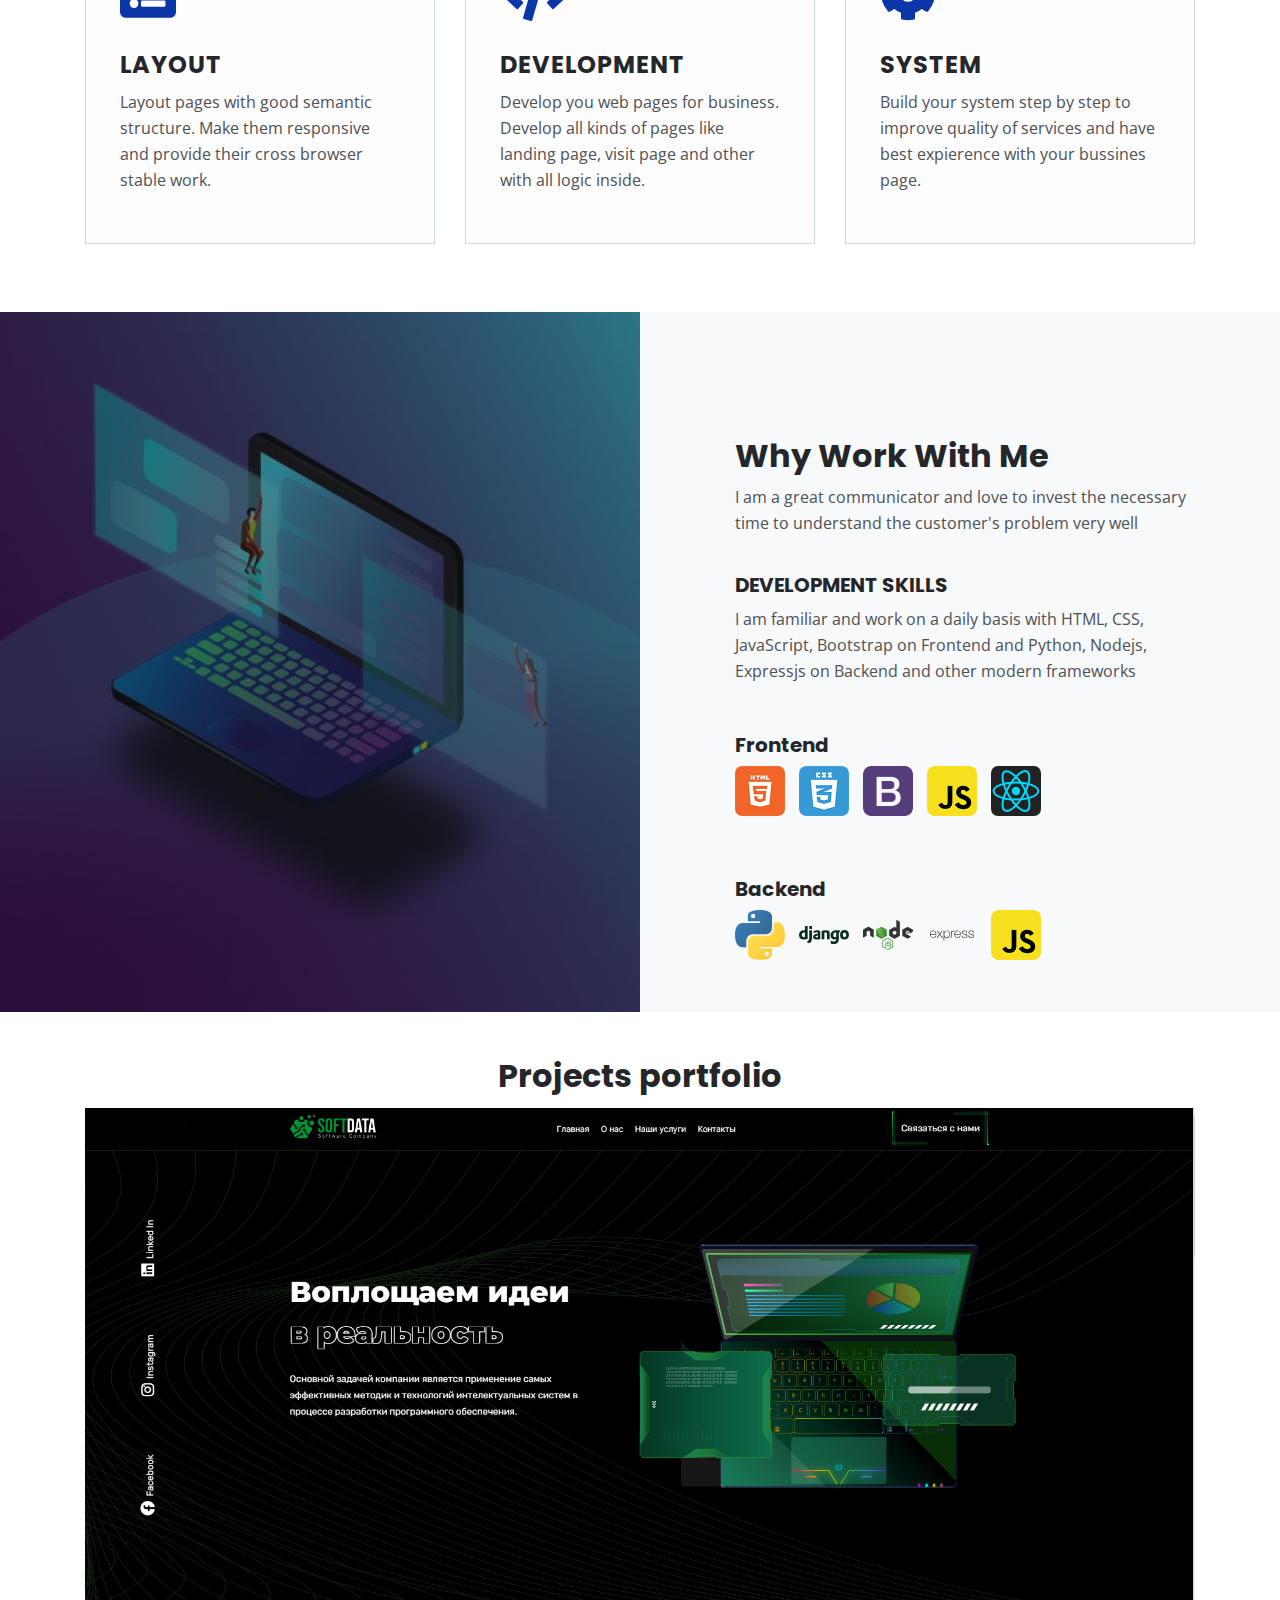
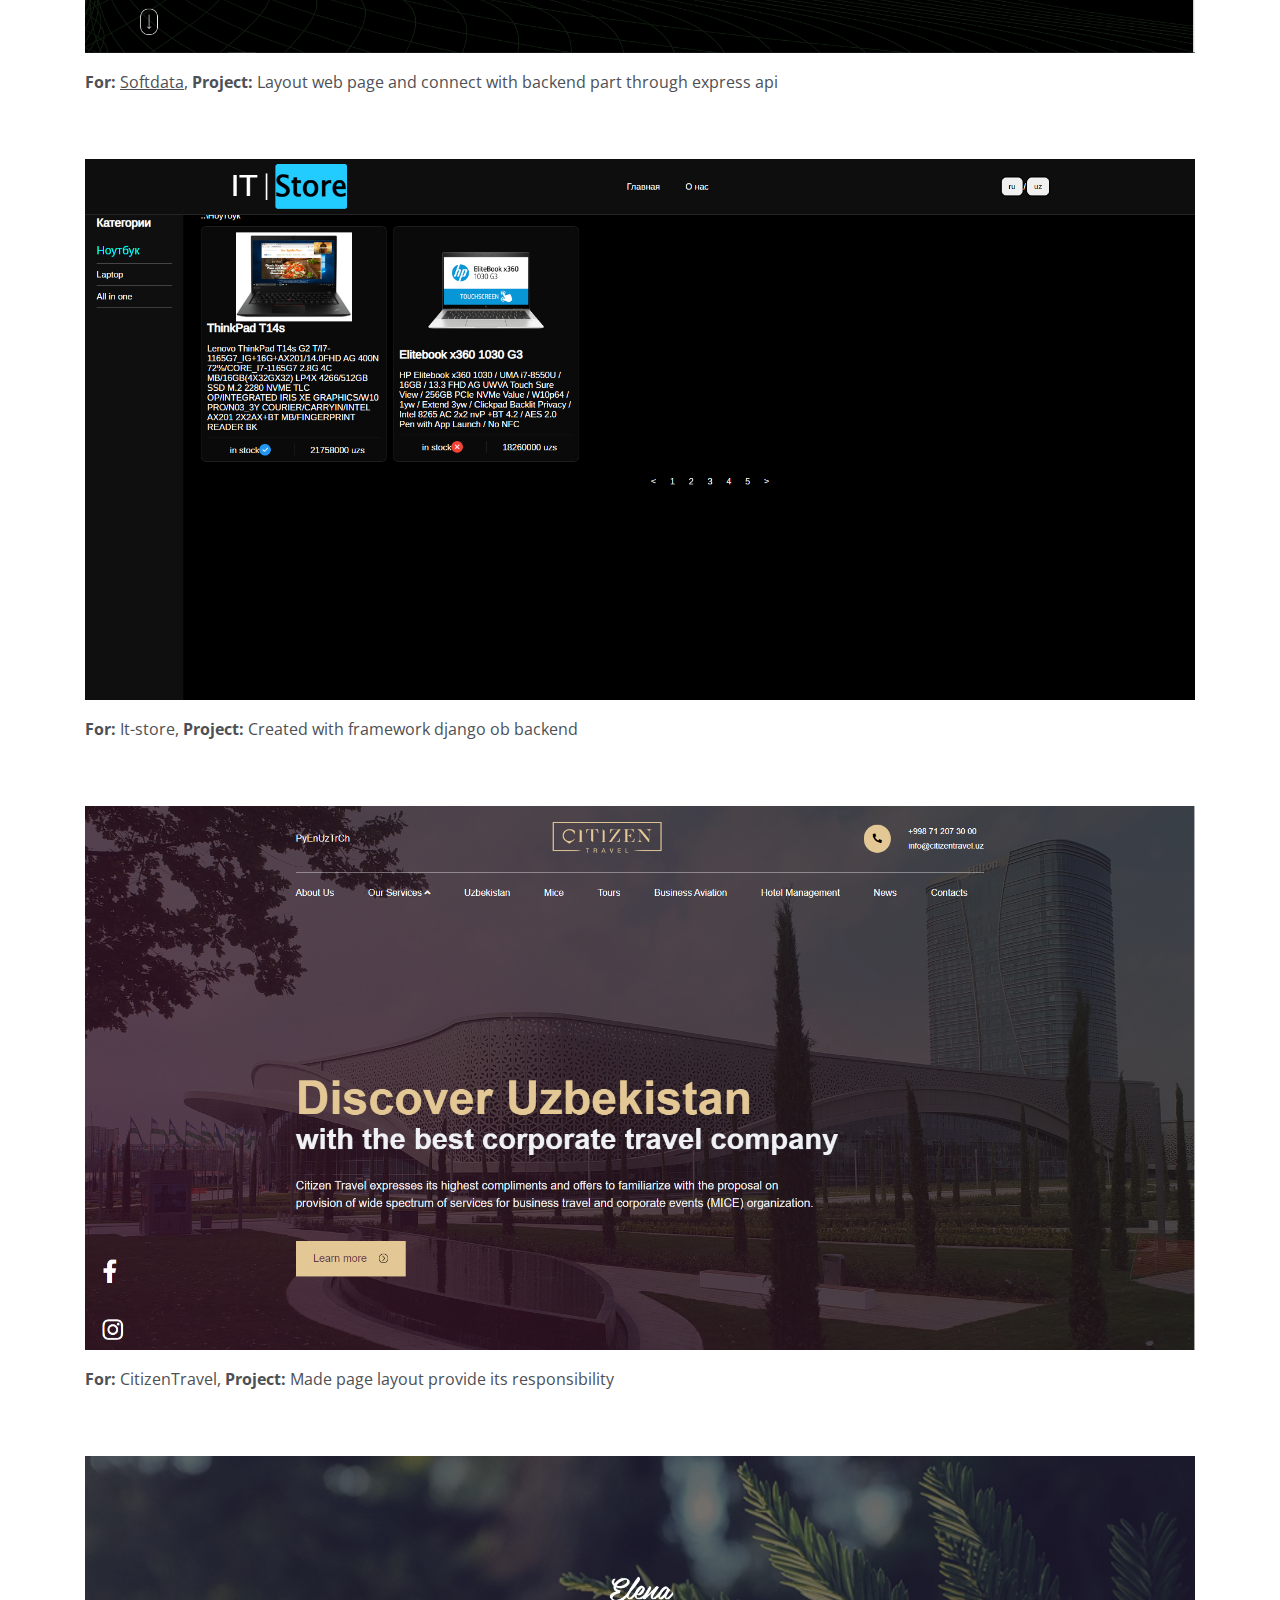
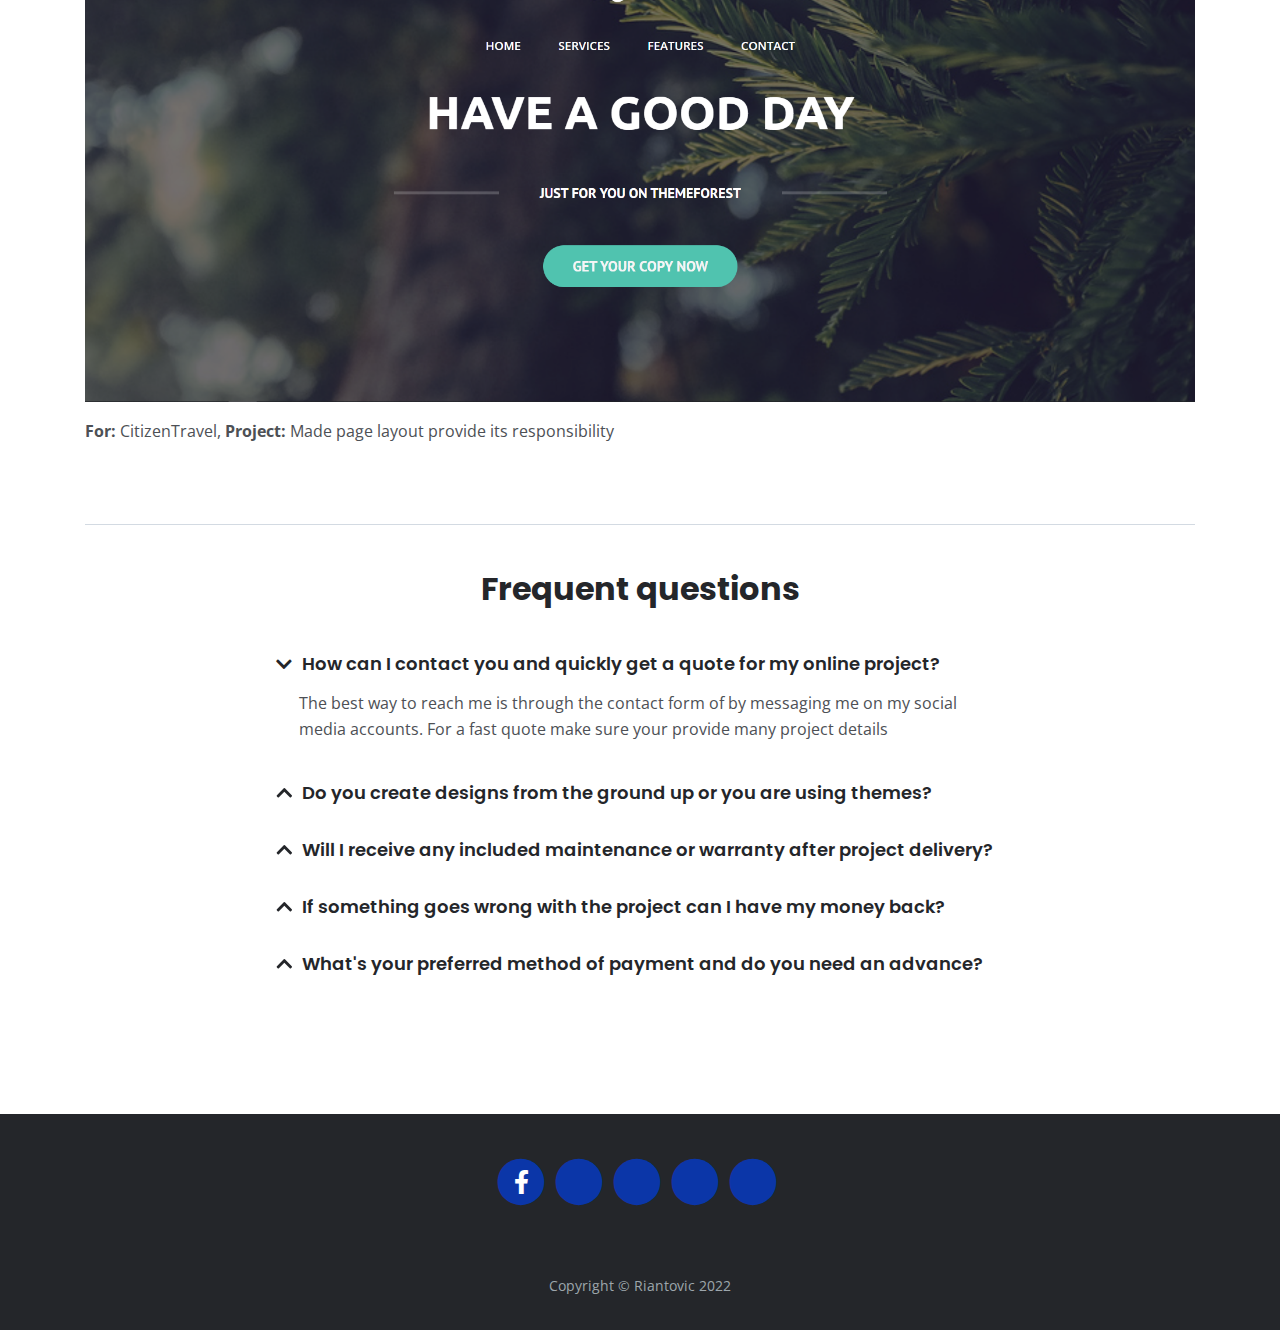
==== commit a27baffa: "changed backgrounds and favicon" ====
--- a/index.html
+++ b/index.html
@@ -37,6 +37,7 @@
         <div class="container">
             
             <!-- Image Logo -->
+            
             <a class="navbar-brand logo-image" href="index.html">RINATOVIC</a>
 
             <!-- Text Logo - Use this if you don't have a graphic logo -->
@@ -94,6 +95,7 @@
 
     <!-- Header -->
     <header id="header" class="header">
+        <div class="filter"></div>
         <div class="container">
             <div class="row">
                 <div class="col-lg-6">
@@ -171,9 +173,9 @@
                 </div> <!-- end of col -->
                 <div class="col-lg-4">
                     <div class="text-box">
-                        <i class="fas fa-tv"></i>
-                        <h4>BASIC SEO</h4>
-                        <p>i can setup your project to use basic SEO principles which will push your project to the first page on search engines and save you ads money</p>
+                        <i class="fas fa-cog"></i>
+                        <h4>SYSTEM</h4>
+                        <p>Build your system step by step to improve quality of services and have best expierence with your bussines page.</p>
                     </div> <!-- end of text-box -->
                 </div> <!-- end of col -->
             </div> <!-- end of row -->
@@ -568,7 +570,13 @@
                                 <i class="fa-brands fa-linkedin-in fa-stack-1x"></i>
                             </a>
                         </span>
-			<span class="fa-stack">
+                        <span class="fa-stack">
+                            <a target="_blank" href="https://github.com/rinatovich">
+                                <i class="fas fa-circle fa-stack-2x"></i>
+                                <i class="fa-brands fa-github fa-stack-1x"></i>
+                            </a>
+                        </span>
+			            <span class="fa-stack">
                             <a target="_blank" href="https://stackoverflow.com/users/17476339/rinatovic">
                                 <i class="fas fa-circle fa-stack-2x"></i>
                                 <i class="fa-brands fa-stack-overflow fa-stack-1x"></i>
--- a/css/styles.css
+++ b/css/styles.css
@@ -47,6 +47,10 @@
 	height: 100%;
 }
 
+#services .col-lg-4 .text-box{
+	background-color: rgb(253, 253, 253);
+}
+
 body, p {
 	color: #4d5055; 
 	font: 400 1rem/1.625rem "Open Sans", sans-serif;
@@ -393,15 +397,16 @@
 }
 
 .navbar .logo-image {
-	font-family: Audiowide;
-	color: #7CF745;
-	text-decoration: none;
+	font-family: Calibri;
+	color: #3eff2d;
+	text-decoration: none;
+	font-weight: 600;
 }
 
 .navbar .logo-text {
 	color: #ffffff;
 	font-weight: 700;
-	font-size: 1.875rem;
+	font-size: 1.975rem;
 	line-height: 1rem;
 	text-decoration: none;
 }
@@ -444,7 +449,7 @@
 .navbar .nav-item.dropdown.show .nav-link,
 .navbar .nav-item .nav-link:hover,
 .navbar .nav-item .nav-link.active {
-	color: #9c9ead;
+	color: #535353;
 }
 
 /* Dropdown Menu */
@@ -530,11 +535,10 @@
 .header {
 	padding-top: 7rem;
 	padding-bottom: 5.5rem;
-	background: linear-gradient(rgba(0, 0, 0, 0.1), rgba(0, 0, 0, 0.1)), url('../images/notebook-natural-laptop-macbook.jpg') center center no-repeat;
+	background: linear-gradient(rgba(0, 0, 0, 0.1), rgba(0, 0, 0, 0.1)), url('../images/back.jpg') center center no-repeat;
 	background-size: cover;
 	text-align: center;
 }
-
 .header .h1-large {
 	margin-bottom: 1.75rem;
 	color: #ffffff;
@@ -566,8 +570,8 @@
 /*     About     */
 /*****************/
 .basic-1 {
-	padding-top: 7.75rem;
-	padding-bottom: 5.25rem;
+	padding-top: 2.75rem;
+	padding-bottom: 1.25rem;
 }
 
 .basic-1 .text-container {
@@ -592,8 +596,8 @@
 /*     Services     */
 /********************/
 .basic-2 {
-	padding-top: 7.75rem;
-	padding-bottom: 5.25rem;
+	padding-top: 2.75rem;
+	padding-bottom: 1.25rem;
 }
 
 .basic-2 .h2-heading {
@@ -630,7 +634,7 @@
 /*******************/
 .split .area-1 {
 	height: 430px;
-	background: linear-gradient(to bottom right, rgba(25, 26, 29, 0.5), rgba(25, 26, 29, 0.5)), url('../images/details-background.png') center center no-repeat;
+	background: linear-gradient(to bottom right, rgba(25, 26, 29, 0.5), rgba(25, 26, 29, 0.5)), url('../images/first\ sec.jpg') center center no-repeat;
 	background-size: cover;
 }
 
@@ -659,7 +663,7 @@
 /*     Projects     */
 /********************/
 .basic-3 {
-	padding-top: 7.75rem;
+	padding-top: 2.75rem;
 	padding-bottom: 1rem;
 }
 
@@ -789,7 +793,7 @@
 /*     Questions     */
 /*********************/
 .accordion-1 {
-	padding-top: 7.75rem;
+	padding-top: 2.75rem;
 	padding-bottom: 6.75rem;
 }
 
@@ -865,7 +869,7 @@
 /*     Footer     */
 /******************/
 .footer {
-	padding-top: 6.25rem;
+	padding-top: 2.75rem;
 	padding-bottom: 2rem;
 	background-color: #24262a;
 	text-align: center;
@@ -1232,7 +1236,7 @@
 	/* Header */
 	.header {
 		padding-top: 18.25rem;
-		padding-bottom: 17.25rem;
+		padding-bottom: 16.25rem;
 	}
 	/* end of header */
 
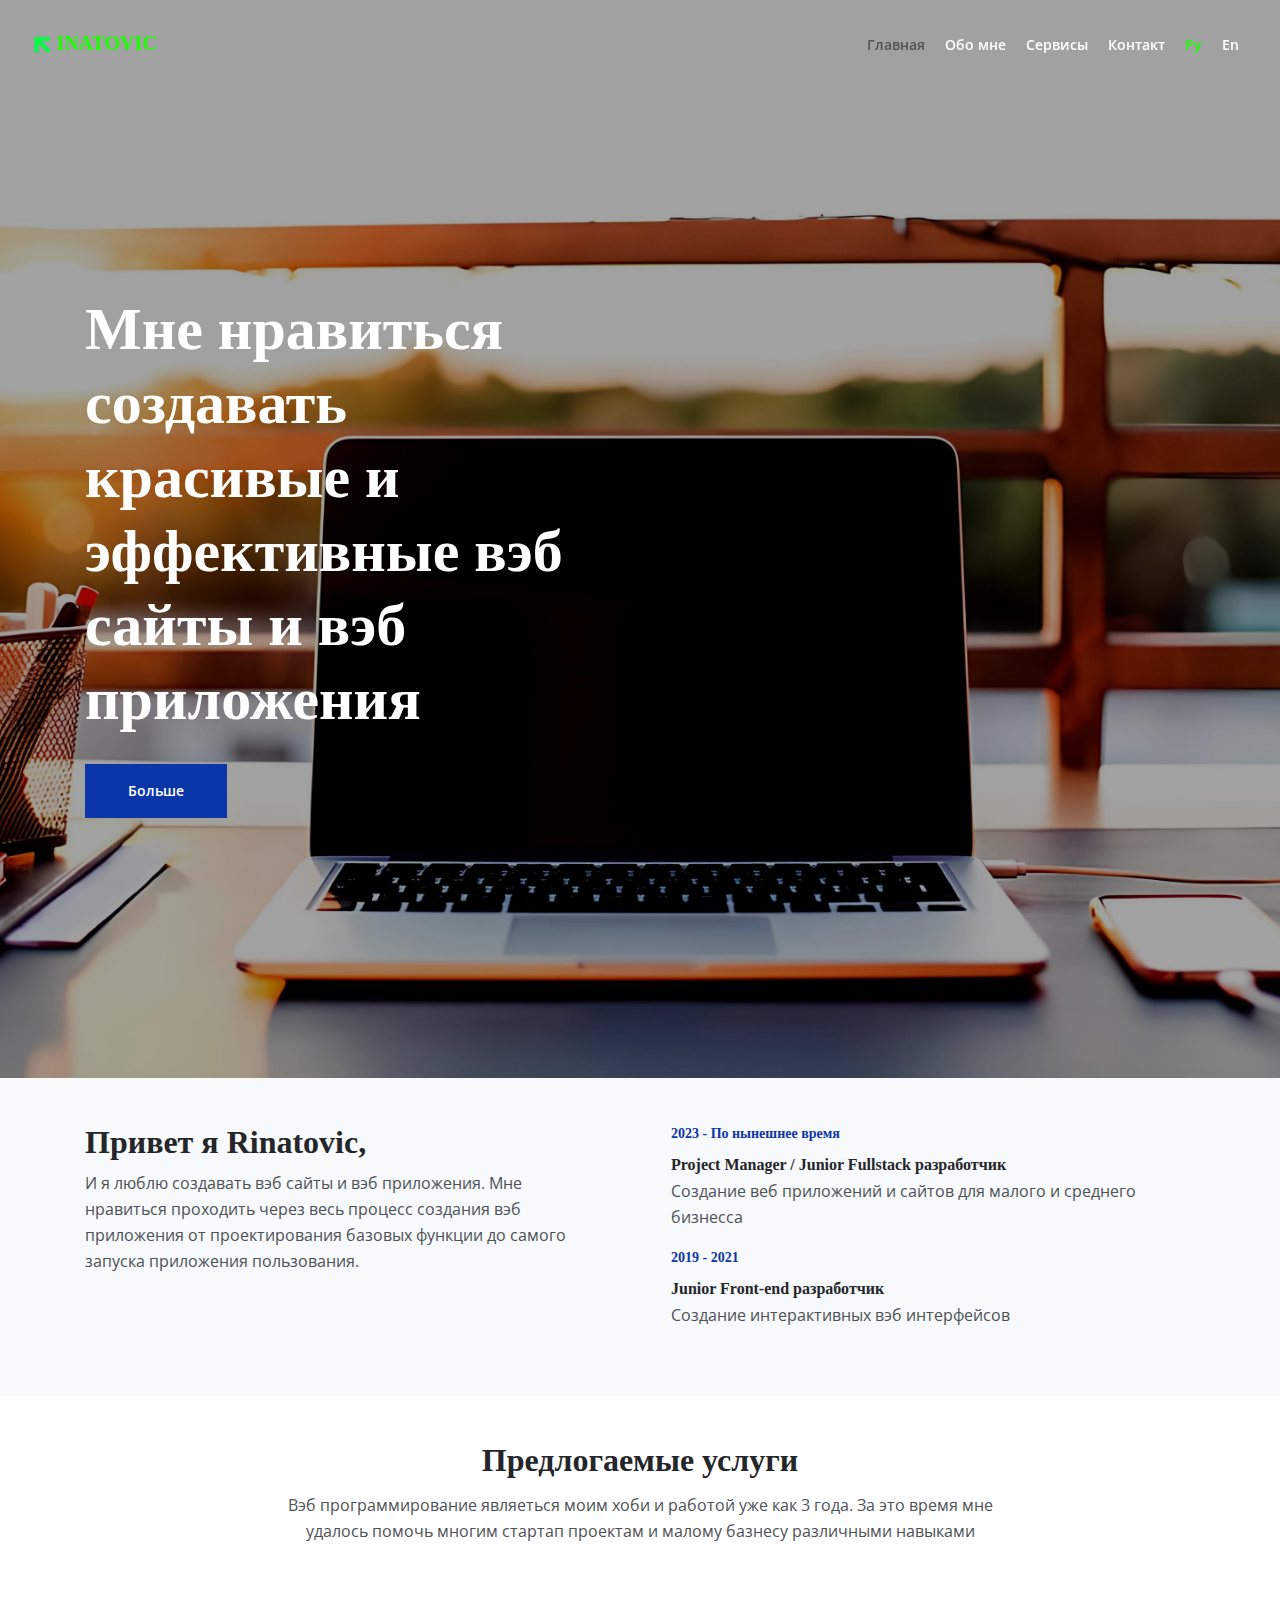
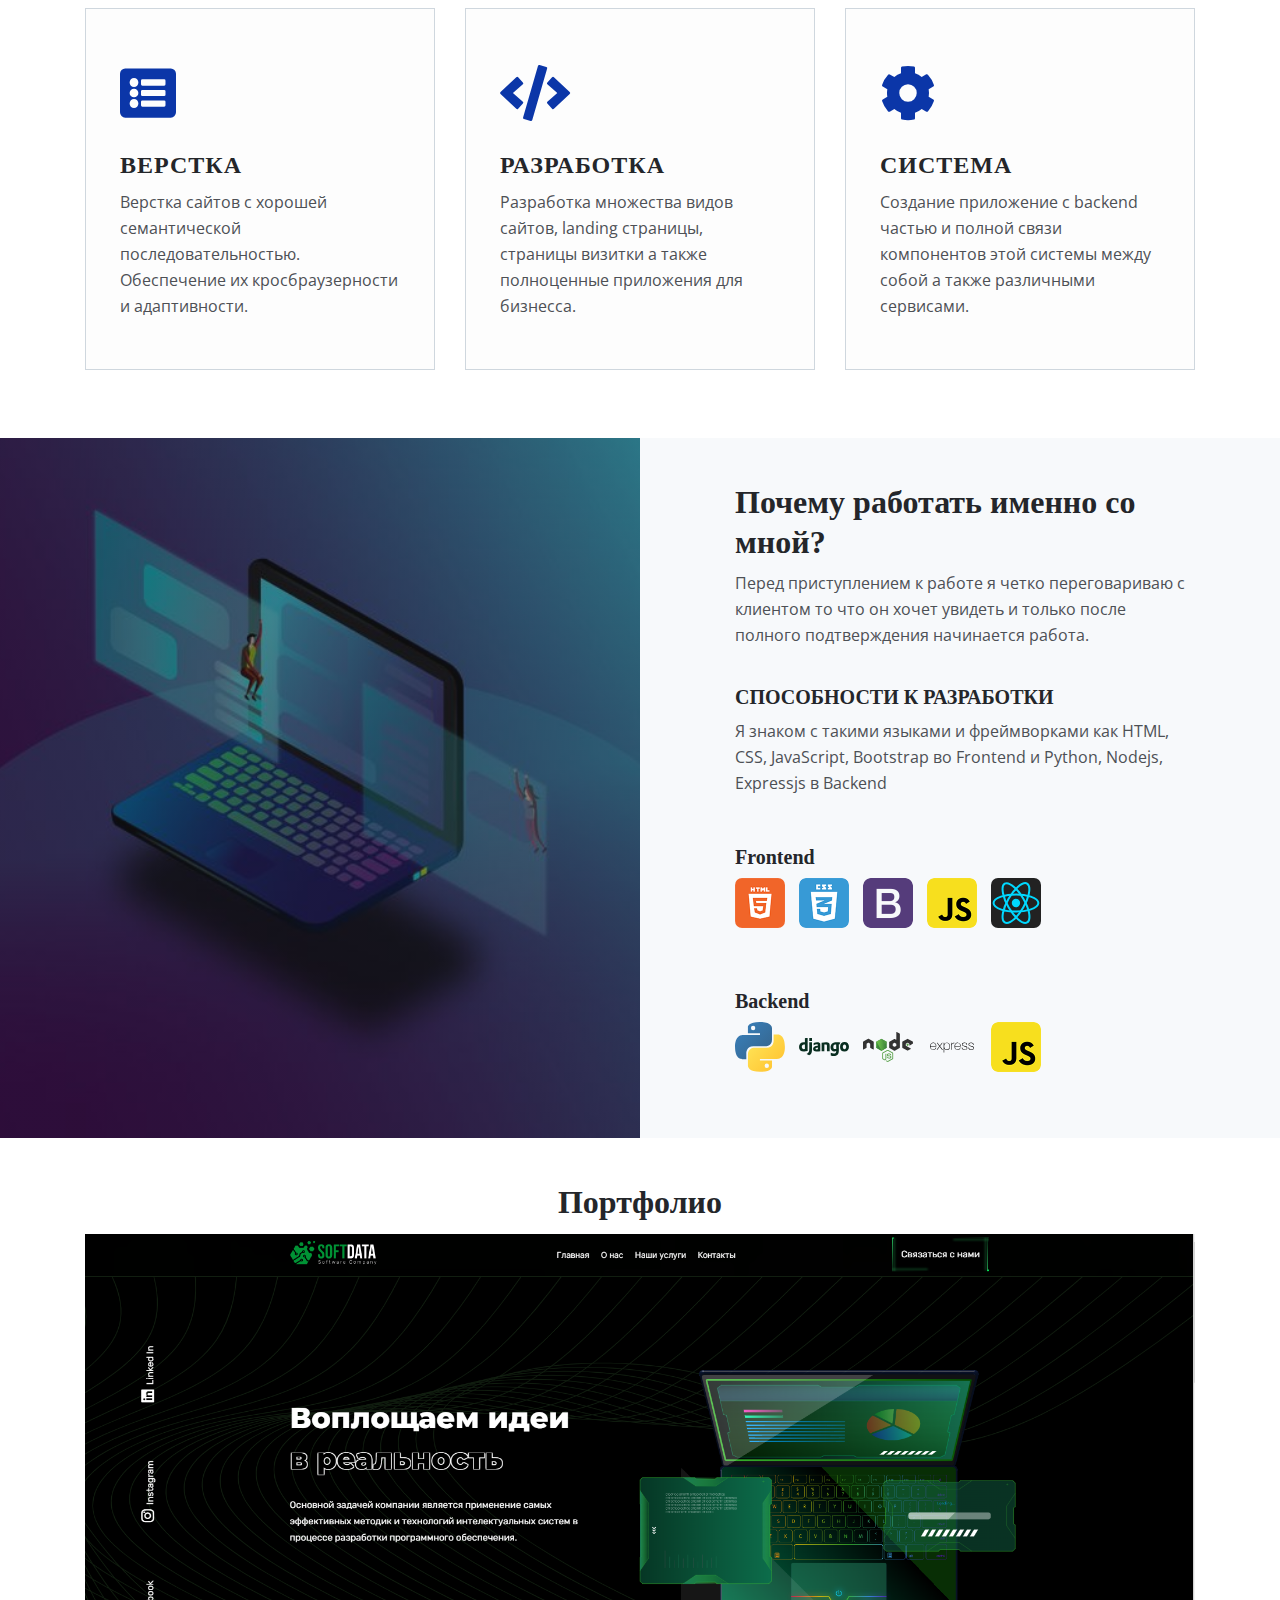
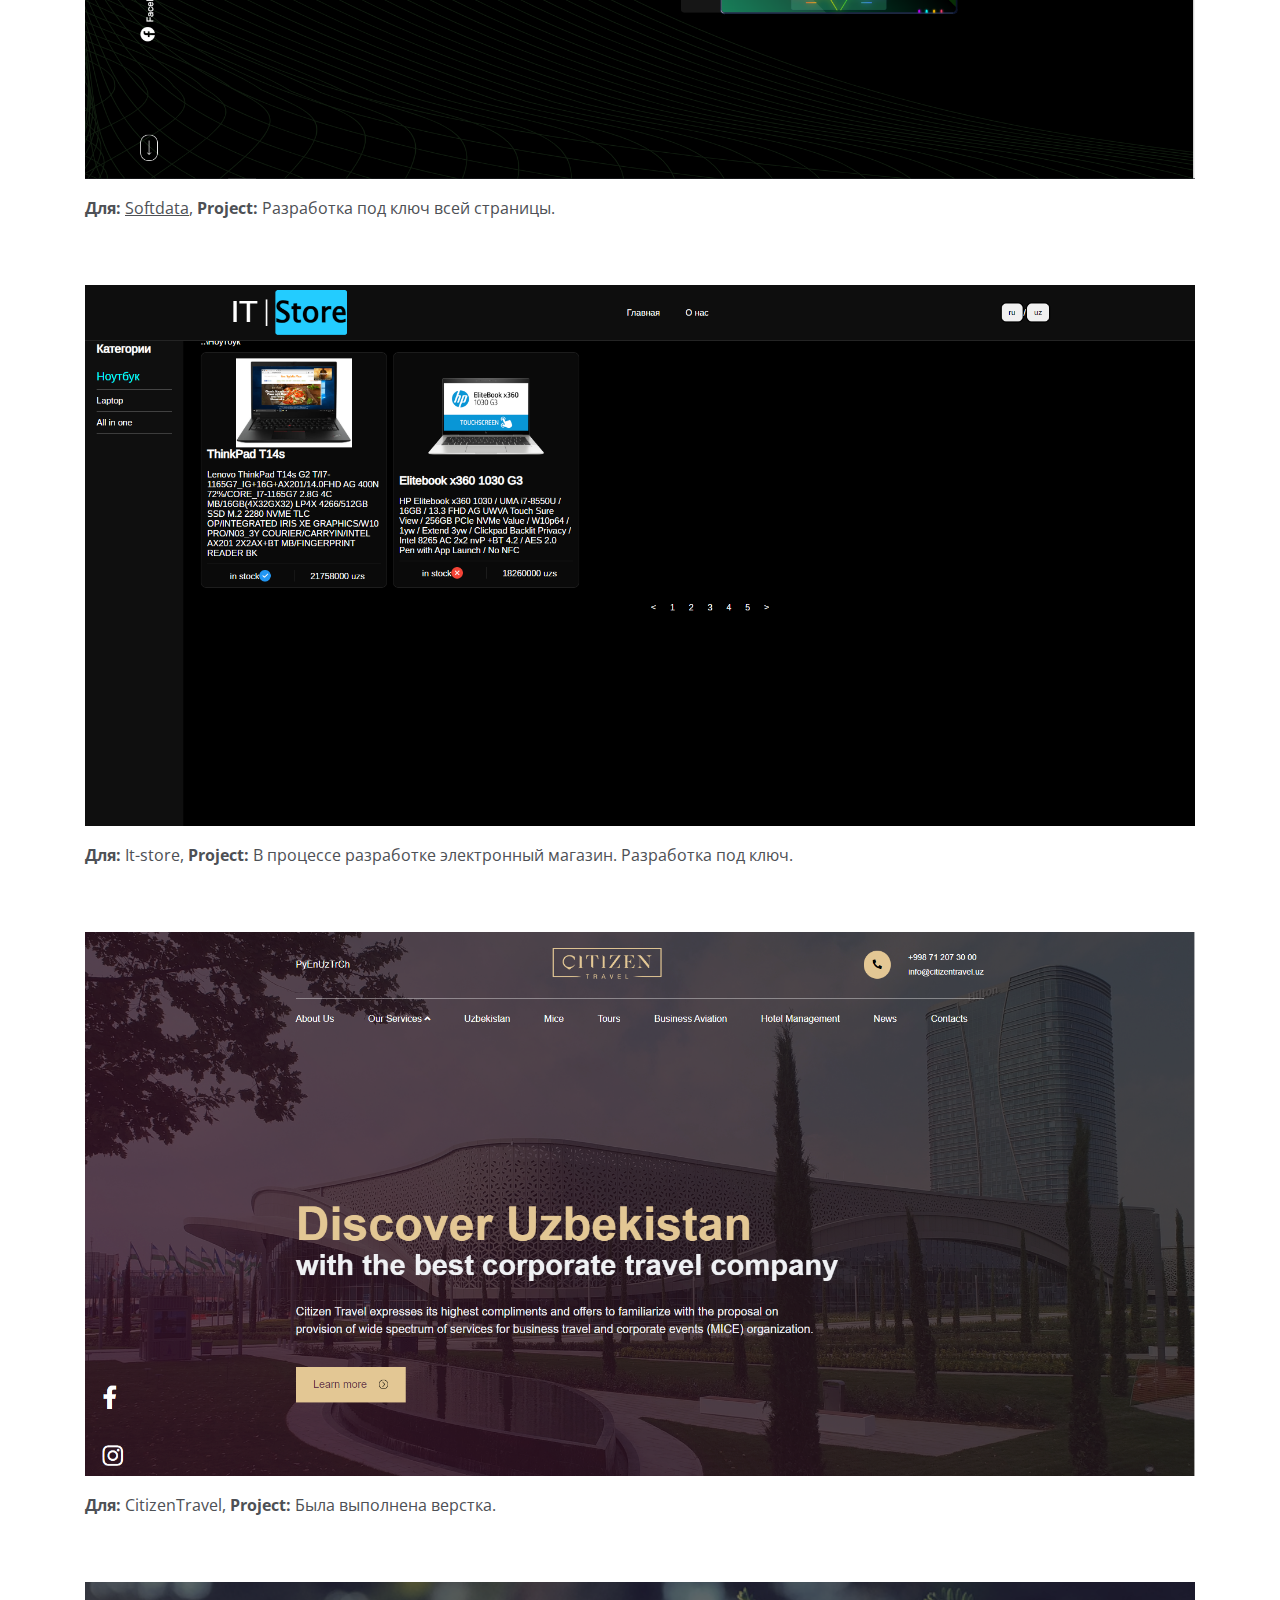
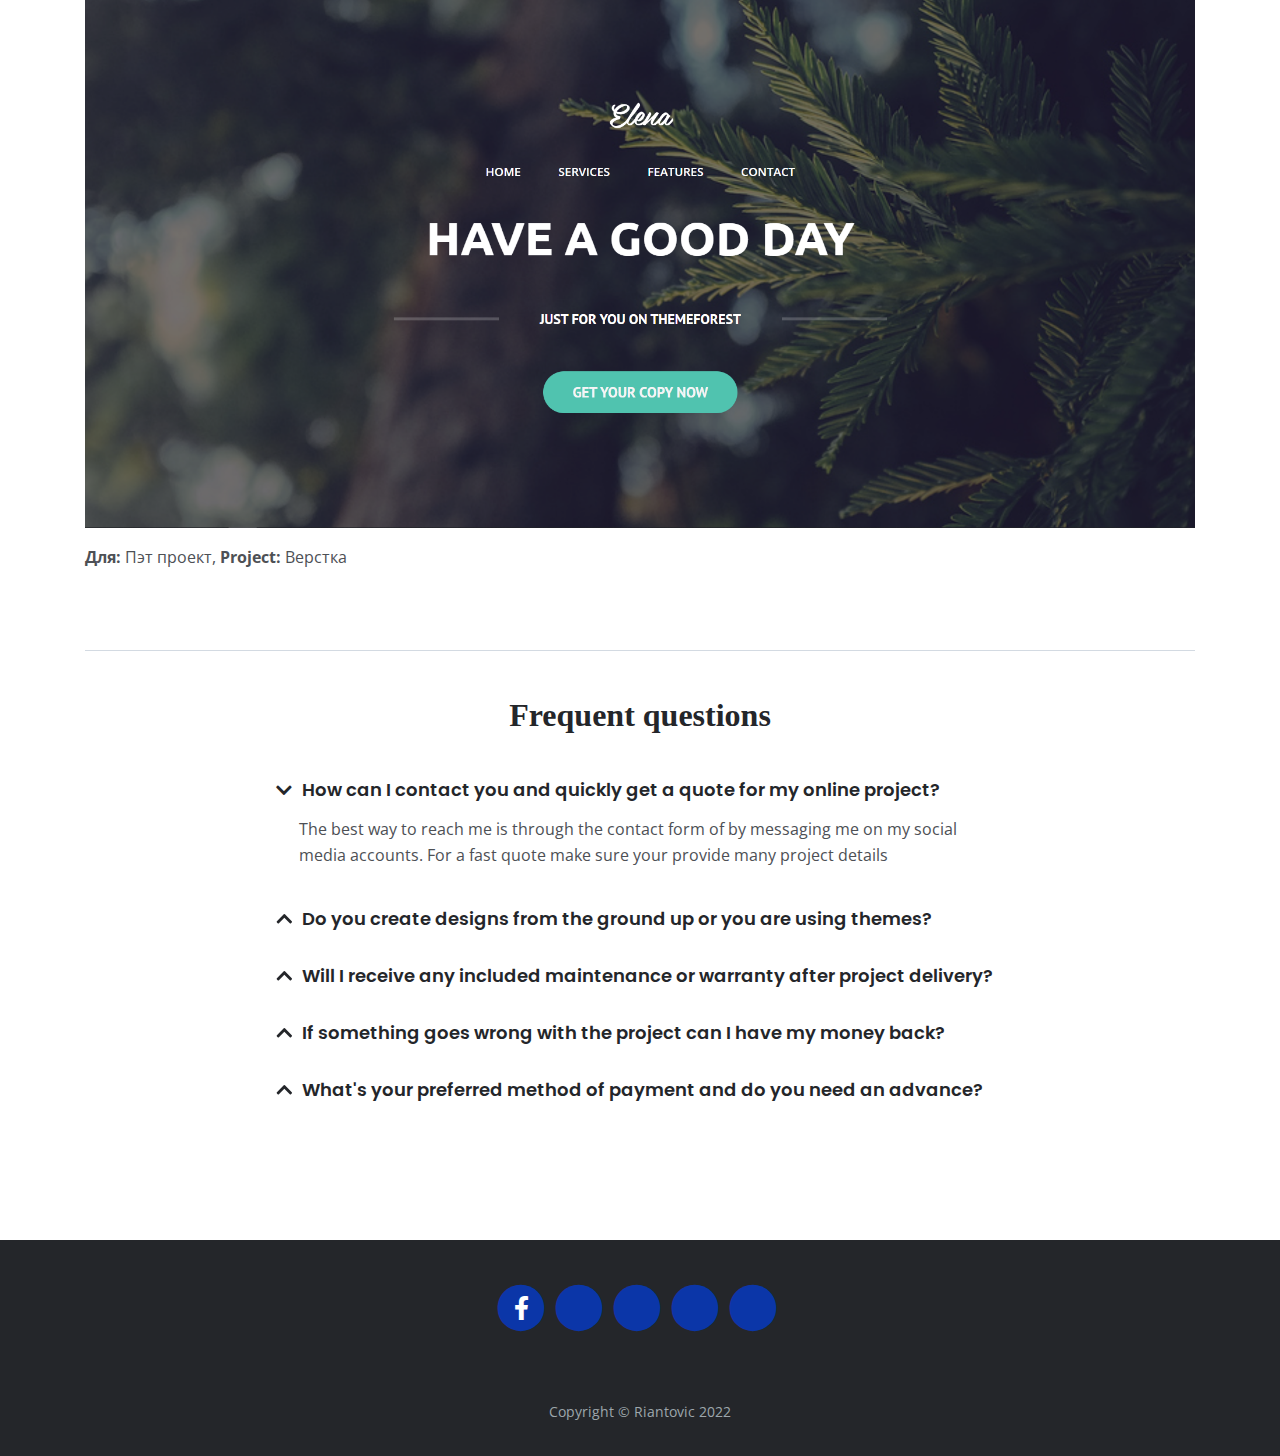
==== commit 9745e1ff: "Update index.html" ====
--- a/index.html
+++ b/index.html
@@ -30,15 +30,19 @@
 	
 	<!-- Favicon  -->
     <link rel="icon" href="images/favicon.png">
+    <script async src="https://pagead2.googlesyndication.com/pagead/js/adsbygoogle.js?client=ca-pub-1815730171013169" crossorigin="anonymous"></script>
 </head>
-<body data-spy="scroll" data-target=".fixed-top">
+<body class="ru" data-spy="scroll" data-target=".fixed-top">
     <!-- Navigation -->
     <nav class="navbar navbar-expand-lg fixed-top navbar-dark">
         <div class="container">
             
             <!-- Image Logo -->
             
-            <a class="navbar-brand logo-image" href="index.html">RINATOVIC</a>
+            <a class="navbar-brand logo-image" href="index.html">
+                <img src="images/icon.svg" class="icon_arrow" alt="">
+                INATOVIC
+            </a>
 
             <!-- Text Logo - Use this if you don't have a graphic logo -->
             <!-- <a class="navbar-brand logo-text page-scroll" href="index.html">Mark</a> -->
@@ -50,13 +54,13 @@
             <div class="navbar-collapse offcanvas-collapse" id="navbarsExampleDefault">
                 <ul class="navbar-nav ml-auto">
                     <li class="nav-item">
-                        <a class="nav-link page-scroll" href="#header">Home <span class="sr-only">(current)</span></a>
+                        <a class="nav-link page-scroll" href="#header">Главная <span class="sr-only">(current)</span></a>
                     </li>
                     <li class="nav-item">
-                        <a class="nav-link page-scroll" href="#about">About</a>
+                        <a class="nav-link page-scroll" href="#about">Обо мне</a>
                     </li>
                     <li class="nav-item">
-                        <a class="nav-link page-scroll" href="#services">Services</a>
+                        <a class="nav-link page-scroll" href="#services">Сервисы</a>
                     </li>
 <!--                    <li class="nav-item dropdown">-->
 <!--                        <a class="nav-link dropdown-toggle" href="#" id="dropdown01" data-toggle="dropdown" aria-haspopup="true" aria-expanded="false">Drop</a>-->
@@ -69,8 +73,13 @@
 <!--                        </div>-->
 <!--                    </li>-->
                     <li class="nav-item">
-                        <a class="nav-link page-scroll" href="#contact">Contact</a>
+                        <a class="nav-link page-scroll" href="#contact">Контакт</a>
                     </li>
+                    <li class="nav-item lang-btn">
+                        <a class="nav-link page-scroll active_lang" href="#">Ру</a>
+                        <a class="nav-link page-scroll" href="index-en.html">En</a>
+                    </li>
+
                 </ul>
 <!--                <span class="nav-item social-icons">-->
 <!--                    <span class="fa-stack">-->
@@ -100,8 +109,10 @@
             <div class="row">
                 <div class="col-lg-6">
                     <div class="text-container">
-                        <h1 class="h1-large">I love to create beautiful and efficient websites web applications</h1>
-                        <a class="btn-solid-lg page-scroll" href="#about">Discover</a>
+                        <h1 class="h1-large">
+                            Мне нравиться создавать красивые и эффективные вэб сайты и вэб приложения
+                        </h1>
+                        <a class="btn-solid-lg page-scroll" href="#about">Больше</a>
 <!--                        <a class="btn-outline-lg page-scroll" href="#contact"><i class="fas fa-user"></i>Contact Me</a>-->
                     </div> <!-- end of text-container -->
                 </div> <!-- end of col -->
@@ -117,18 +128,18 @@
             <div class="row">
                 <div class="col-lg-6">
                     <div class="text-container first">
-                        <h2>Hi there I'm Rinatovic,</h2>
-                        <p>And I love to create websites and web applications for my customers. I love going through the entire process with the customer from concept, to architecture and then development.</p>
+                        <h2>Привет я Rinatovic,</h2>
+                        <p>И я люблю создавать вэб сайты и вэб приложения. Мне нравиться проходить через весь процесс создания вэб приложения от проектирования базовых функции до самого запуска приложения пользования.</p>
                     </div> <!-- end of text-container -->
                 </div> <!-- end of col -->
                 <div class="col-lg-6">
                     <div class="text-container second">
-                        <div class="time">2022 - PRESENT</div>
-                        <h6>Project Manager / Junior Fullstack developer</h6>
-                        <p>Create Web applications for small business</p>
+                        <div class="time">2023 - По нынешнее время</div>
+                        <h6>Project Manager / Junior Fullstack разработчик</h6>
+                        <p>Создание веб приложений и сайтов для малого и среднего бизнесса</p>
                         <div class="time">2019 - 2021</div>
-                        <h6>Junior Front-end Developer</h6>
-                        <p>Creating Interactive and beautiful web pages</p>
+                        <h6>Junior Front-end разработчик</h6>
+                        <p>Создание интерактивных вэб интерфейсов</p>
                     </div> <!-- end of text-container -->
                 </div> <!-- end of col -->
 <!--                <div class="col-lg-4">-->
@@ -152,30 +163,30 @@
         <div class="container">
             <div class="row">
                 <div class="col-lg-12">
-                    <h2 class="h2-heading">Offered services</h2>
-                    <p class="p-heading">Web development have been my passion for more than 3 years. During that time I've discovered that I can help startups and companies with the following services</p>
+                    <h2 class="h2-heading">Предлогаемые услуги</h2>
+                    <p class="p-heading">Вэб программирование являеться моим хоби и работой уже как 3 года. За это время мне удалось помочь многим стартап проектам и малому базнесу различными навыками</p>
                 </div> <!-- end of col -->
             </div> <!-- end of row -->
             <div class="row">
                 <div class="col-lg-4">
                     <div class="text-box">
                         <i class="fa fa-list-alt" aria-hidden="true"></i>
-                        <h4>LAYOUT</h4>
-                        <p>Layout pages with good semantic structure. Make them responsive and provide their cross browser stable work.</p>
+                        <h4>ВЕРСТКА</h4>
+                        <p>Верстка сайтов с хорошей семантической последовательностью. Обеспечение их кросбраузерности и адаптивности.</p>
                     </div> <!-- end of text-box -->
                 </div> <!-- end of col -->
                 <div class="col-lg-4">
                     <div class="text-box">
                         <i class="fas fa-code"></i>
-                        <h4>DEVELOPMENT</h4>
-                        <p>Develop you web pages for business. Develop all kinds of pages like landing page, visit page and other with all logic inside.</p>
+                        <h4>РАЗРАБОТКА</h4>
+                        <p>Разработка множества видов сайтов, landing страницы, страницы визитки а также полноценные приложения для бизнесса.</p>
                     </div> <!-- end of text-box -->
                 </div> <!-- end of col -->
                 <div class="col-lg-4">
                     <div class="text-box">
                         <i class="fas fa-cog"></i>
-                        <h4>SYSTEM</h4>
-                        <p>Build your system step by step to improve quality of services and have best expierence with your bussines page.</p>
+                        <h4>СИСТЕМА</h4>
+                        <p>Создание приложение с backend частью и полной связи компонентов этой системы между собой а также различными сервисами.</p>
                     </div> <!-- end of text-box -->
                 </div> <!-- end of col -->
             </div> <!-- end of row -->
@@ -194,12 +205,12 @@
                         
                         <!-- Text Container -->
                         <div class="text-container">
-                            <h2>Why Work With Me</h2>
-                            <p>I am a great communicator and love to invest the necessary time to understand the customer's problem very well</p>
+                            <h2>Почему работать именно со мной?</h2>
+                            <p>Перед приступлением к работе я четко переговариваю с клиентом то что он хочет увидеть и только после полного подтверждения начинается работа.</p>
 <!--                            <h5>TOOLS USING</h5>-->
 <!--                            <p>My favorite tools are Photoshop and Illustrator but I can create designs in Figma, Sketch and Adobe XD too</p>-->
-                            <h5>DEVELOPMENT SKILLS</h5>
-                            <p>I am familiar and work on a daily basis with HTML, CSS, JavaScript, Bootstrap on Frontend and Python, Nodejs, Expressjs on Backend and other modern frameworks</p>
+                            <h5>СПОСОБНОСТИ К РАЗРАБОТКИ</h5>
+                            <p>Я знаком с такими языками и фреймворками как HTML, CSS, JavaScript,  Bootstrap во Frontend и Python, Nodejs, Expressjs в Backend</p>
                             
                             <div class="icons-container">
                                 <h5>Frontend</h5>
@@ -233,7 +244,7 @@
         <div class="container">
             <div class="row">
                 <div class="col-lg-12">
-                    <h2 class="h2-heading">Projects portfolio</h2>
+                    <h2 class="h2-heading">Портфолио</h2>
                 </div> <!-- end of col -->
             </div> <!-- end of row -->
             <div class="row">
@@ -244,7 +255,7 @@
                                 <img class="img-fluid" src="images/portfolio/softdata.PNG" alt="alternative">
                             </a>
                         </div> <!-- end of image-container -->
-                        <p><strong>For:</strong> <a target="_blank" href="http://softdata.uz/">Softdata</a>, <strong>Project:</strong> Layout web page and connect with backend part through express api</p>
+                        <p><strong>Для:</strong> <a target="_blank" href="http://softdata.uz/">Softdata</a>, <strong>Project:</strong> Разработка под ключ всей страницы.</p>
                     </div> <!-- end of text-container -->
                     <div class="text-container">
                         <div class="image-container">
@@ -252,7 +263,7 @@
                                 <img class="img-fluid" src="images/portfolio/Itstore.PNG" alt="alternative">
                             </a>
                         </div> <!-- end of image-container -->
-                        <p><strong>For:</strong> It-store, <strong>Project:</strong> Created with framework django ob backend</p>
+                        <p><strong>Для:</strong> It-store, <strong>Project:</strong> В процессе разработке электронный магазин. Разработка под ключ.</p>
                     </div> <!-- end of text-container -->
                     <div class="text-container">
                         <div class="image-container">
@@ -260,7 +271,7 @@
                                 <img class="img-fluid" src="images/portfolio/CitizenTravel.PNG" alt="alternative">
                             </a>
                         </div> <!-- end of image-container -->
-                        <p><strong>For:</strong> CitizenTravel, <strong>Project:</strong> Made page layout provide its responsibility</p>
+                        <p><strong>Для:</strong> CitizenTravel, <strong>Project:</strong> Была выполнена верстка.</p>
                     </div> <!-- end of text-container -->
                     <div class="text-container">
                         <div class="image-container">
@@ -268,7 +279,7 @@
                                 <img class="img-fluid" src="images/portfolio/Elena.PNG" alt="alternative">
                             </a>
                         </div> <!-- end of image-container -->
-                        <p><strong>For:</strong> CitizenTravel, <strong>Project:</strong> Made page layout provide its responsibility</p>
+                        <p><strong>Для:</strong> Пэт проект, <strong>Project:</strong> Верстка</p>
                     </div> <!-- end of text-container -->
                 </div> <!-- end of col -->
             </div> <!-- end of row -->
--- a/css/styles.css
+++ b/css/styles.css
@@ -63,7 +63,10 @@
 	line-height: 3.25rem;
 	font-family: "Poppins"
 }
-
+.ru h1,.time, h2,h3,h4,h5,h6{
+	font-family: Calibri !important;
+} 
+ 
 h2 {
 	color: #24262a;
 	font-weight: 700;
@@ -398,11 +401,14 @@
 
 .navbar .logo-image {
 	font-family: Calibri;
-	color: #3eff2d;
+	color: #1aff00;
 	text-decoration: none;
 	font-weight: 600;
 }
-
+.icon_arrow{
+	height: 1.4rem;
+	margin-right: -2px;
+}
 .navbar .logo-text {
 	color: #ffffff;
 	font-weight: 700;
@@ -639,8 +645,17 @@
 }
 
 .split .area-2 {
-	padding-top: 7.75rem;
+	padding-top: 2.75rem;
 	padding-bottom: 7.75rem;
+}
+.lang-btn{
+	display: flex;
+}
+.lang-btn .active_lang{
+	color:#1aff00 !important;
+}
+.lang-btn .active_lang:hover{
+	color: #1aff00 !important;
 }
 
 .split p {
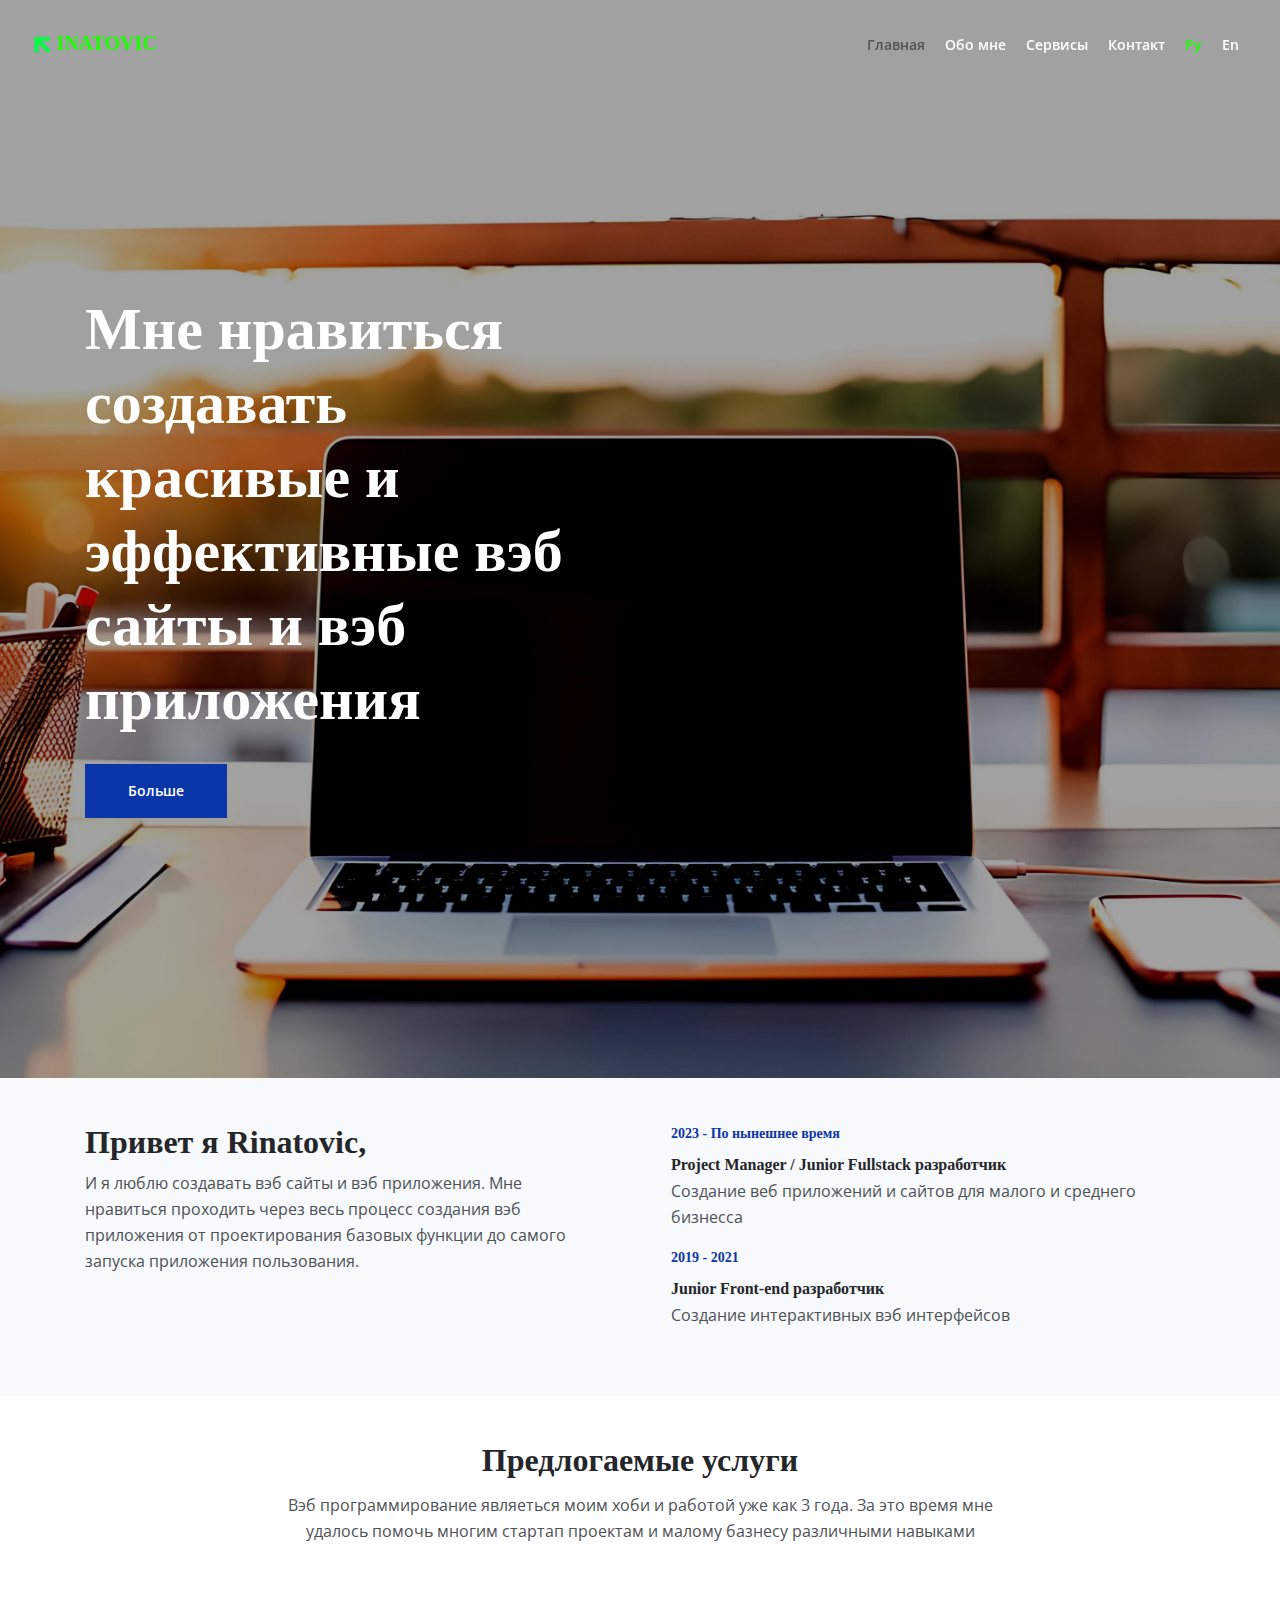
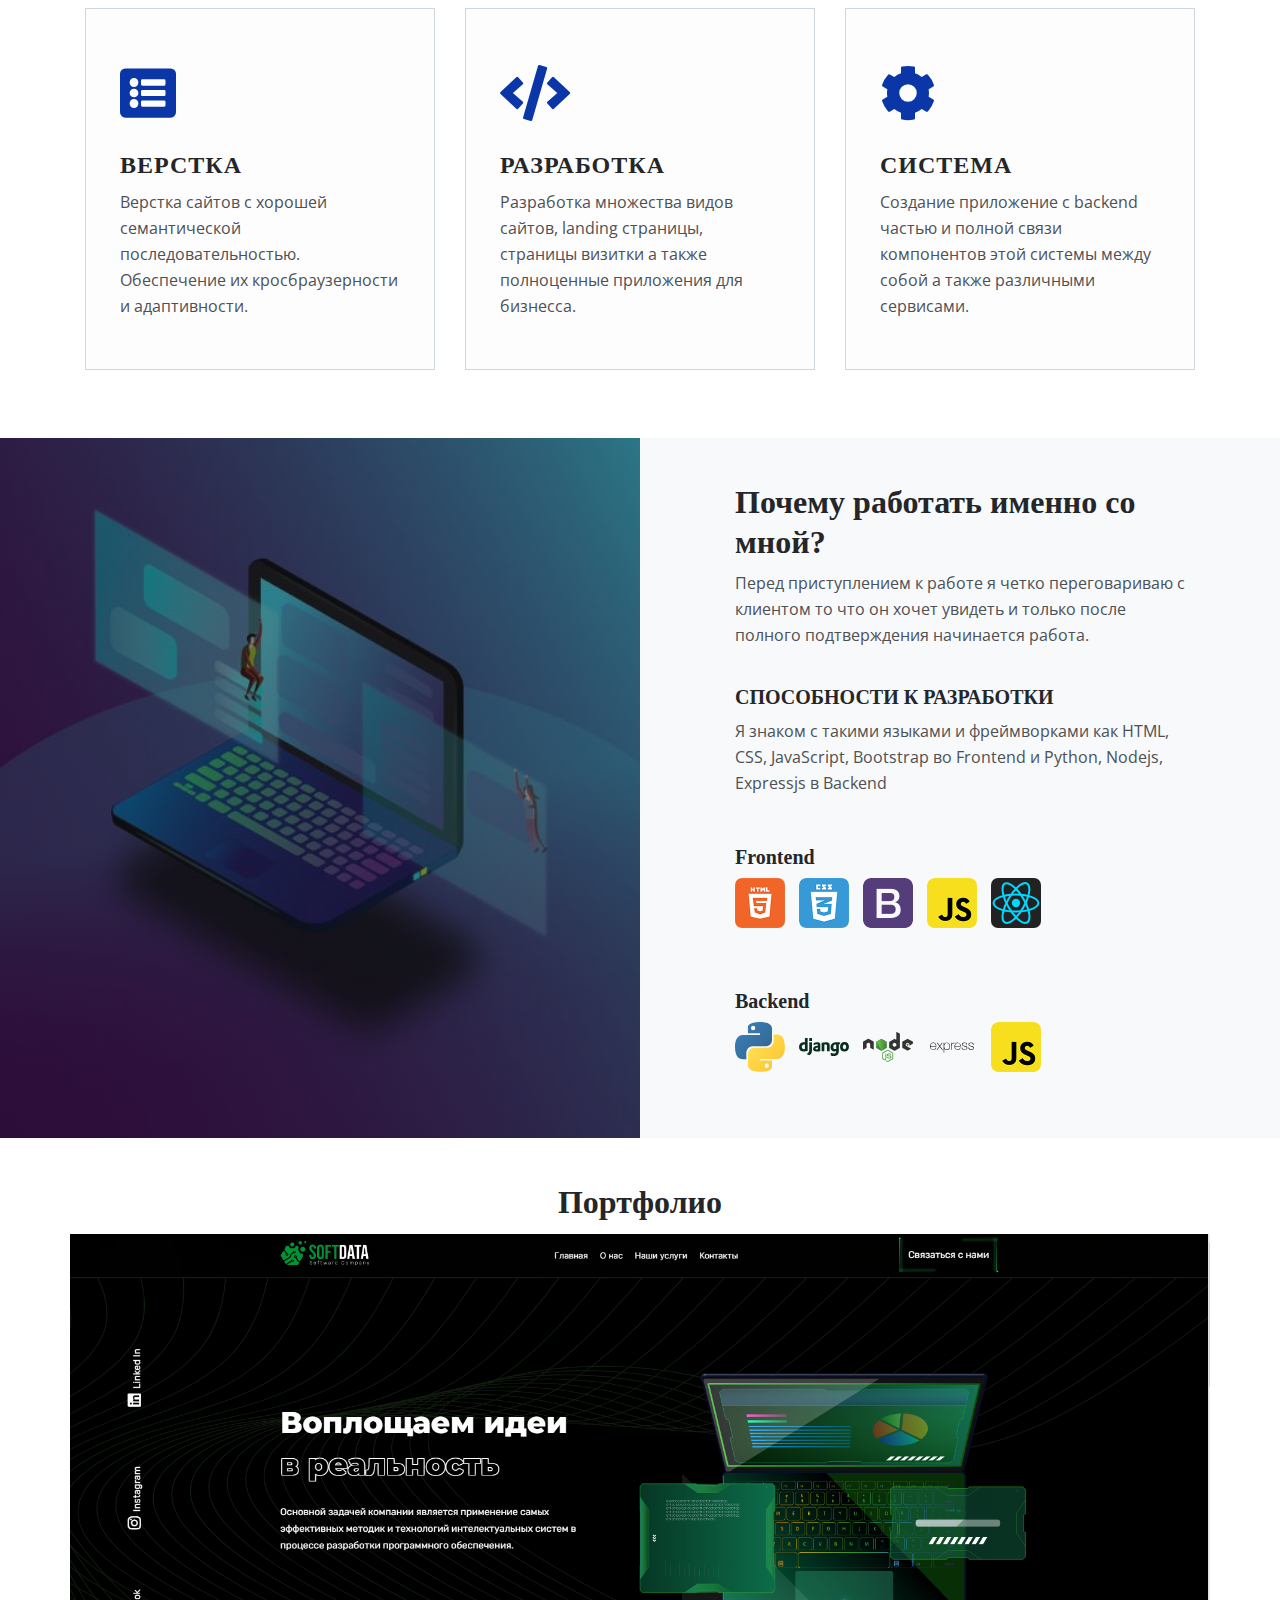
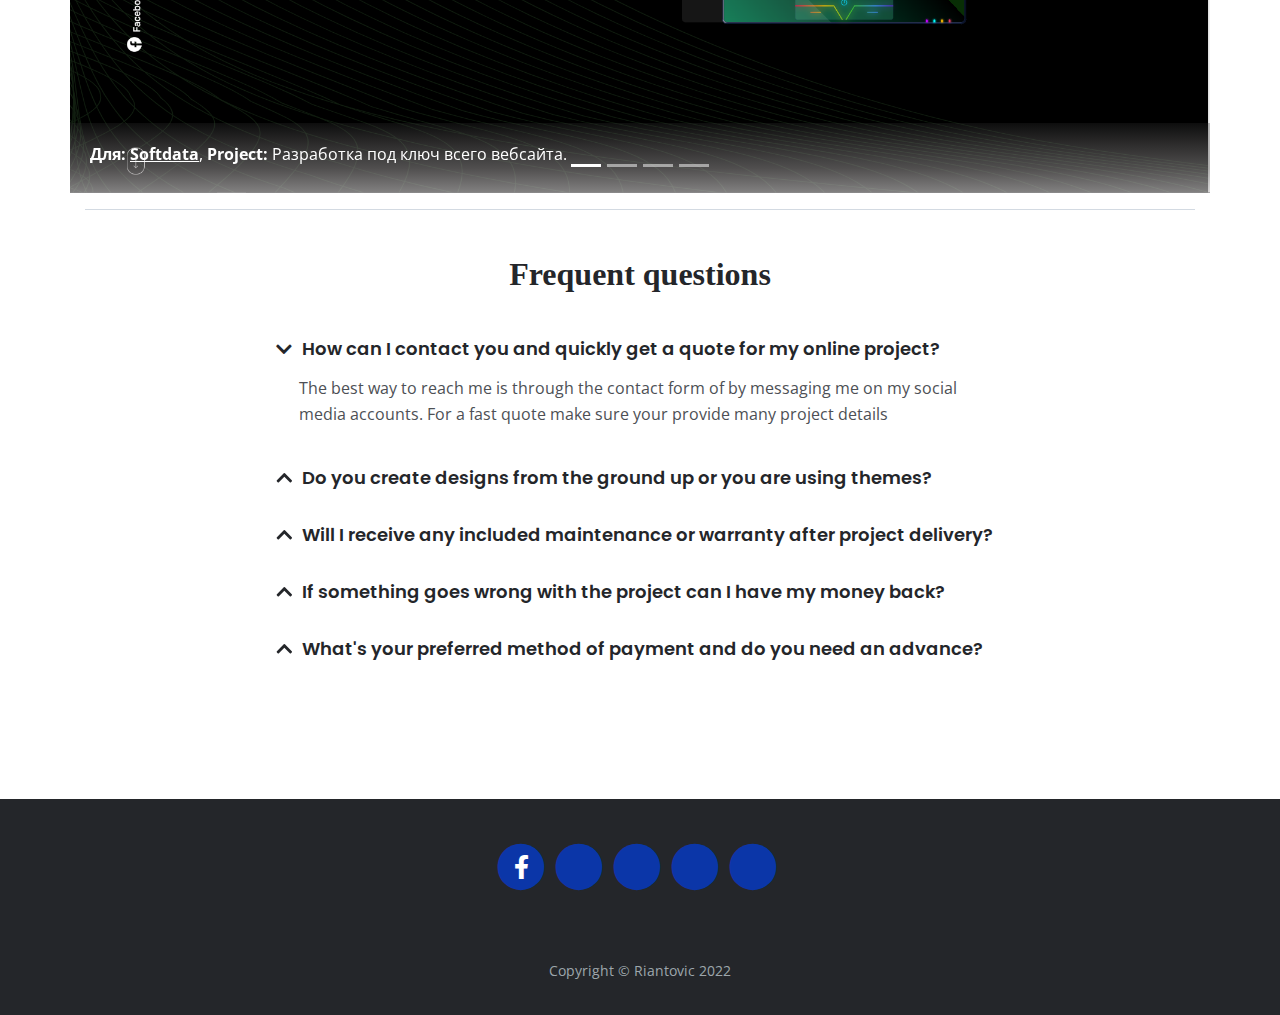
==== commit 361e606f: "Update ru version. Added carusel" ====
--- a/index.html
+++ b/index.html
@@ -248,44 +248,49 @@
                 </div> <!-- end of col -->
             </div> <!-- end of row -->
             <div class="row">
-                <div class="col-lg-12">
-                    <div class="text-container">
-                        <div class="image-container">
-                            <a target="_blank" href="http://softdata.uz/">
-                                <img class="img-fluid" src="images/portfolio/softdata.PNG" alt="alternative">
-                            </a>
-                        </div> <!-- end of image-container -->
-                        <p><strong>Для:</strong> <a target="_blank" href="http://softdata.uz/">Softdata</a>, <strong>Project:</strong> Разработка под ключ всей страницы.</p>
-                    </div> <!-- end of text-container -->
-                    <div class="text-container">
-                        <div class="image-container">
-                            <a href="">
-                                <img class="img-fluid" src="images/portfolio/Itstore.PNG" alt="alternative">
-                            </a>
-                        </div> <!-- end of image-container -->
-                        <p><strong>Для:</strong> It-store, <strong>Project:</strong> В процессе разработке электронный магазин. Разработка под ключ.</p>
-                    </div> <!-- end of text-container -->
-                    <div class="text-container">
-                        <div class="image-container">
-                            <a href="project.html">
-                                <img class="img-fluid" src="images/portfolio/CitizenTravel.PNG" alt="alternative">
-                            </a>
-                        </div> <!-- end of image-container -->
-                        <p><strong>Для:</strong> CitizenTravel, <strong>Project:</strong> Была выполнена верстка.</p>
-                    </div> <!-- end of text-container -->
-                    <div class="text-container">
-                        <div class="image-container">
-                            <a href="project.html">
-                                <img class="img-fluid" src="images/portfolio/Elena.PNG" alt="alternative">
-                            </a>
-                        </div> <!-- end of image-container -->
-                        <p><strong>Для:</strong> Пэт проект, <strong>Project:</strong> Верстка</p>
-                    </div> <!-- end of text-container -->
-                </div> <!-- end of col -->
-            </div> <!-- end of row -->
+                <div id="carouselExampleIndicators" class="carousel slide" data-ride="carousel">
+                    <ol class="carousel-indicators">
+                      <li data-target="#carouselExampleIndicators" data-slide-to="0" class="active"></li>
+                      <li data-target="#carouselExampleIndicators" data-slide-to="1"></li>
+                      <li data-target="#carouselExampleIndicators" data-slide-to="2"></li>
+                      <li data-target="#carouselExampleIndicators" data-slide-to="3"></li>
+                    </ol>
+                    <div class="carousel-inner">
+                      <div class="carousel-item active">
+                        <p class="text"><strong>Для:</strong> <a target="_blank" href="http://softdata.uz/">Softdata</a>, <strong>Project:</strong> Разработка под ключ всего вебсайта.</p>
+                        <img class="d-block w-100" src="images/portfolio/softdata.PNG" alt="First slide">
+                        <div class="gradient"></div>
+                      </div>
+                      <div class="carousel-item">
+                        <p class="text"><strong>Для:</strong> It-store, <strong>Project:</strong> В процессе разработке электронный магазин. Разработка под ключ.</p>
+                        <img class="d-block w-100" src="images/portfolio/Itstore.PNG" alt="Second slide">
+                        <div class="gradient"></div>
+                      </div>
+                      <div class="carousel-item">
+                        <p class="text"><strong>Для:</strong> CitizenTravel, <strong>Project:</strong> Была выполнена верстка.</p>
+                        <img class="d-block w-100" src="images/portfolio/CitizenTravel.PNG" alt="Third slide">
+                        <div class="gradient"></div>
+                      </div>
+                      <div class="carousel-item">
+                        <p class="text"><strong>Для:</strong> Пэт проект, <strong>Project:</strong> Верстка</p>
+                        <img class="d-block w-100" src="images/portfolio/Elena.PNG" alt="Fourth slide">
+                        <div class="gradient"></div>
+                      </div>
+                    </div>
+                    <!-- <a class="carousel-control-prev" href="#carouselExampleIndicators" role="button" data-slide="prev">
+                      <span class="carousel-control-prev-icon" aria-hidden="true"></span>
+                      <span class="sr-only">Previous</span>
+                    </a>
+                    <a class="carousel-control-next" href="#carouselExampleIndicators" role="button" data-slide="next">
+                      <span class="carousel-control-next-icon" aria-hidden="true"></span>
+                      <span class="sr-only">Next</span>
+                    </a> -->
+                </div>
+            </div> 
         </div> <!-- end of container -->
     </div> <!-- end of basic-3 -->
     <!-- end of projects -->
+    
 
 
     <!-- Works -->
--- a/css/styles.css
+++ b/css/styles.css
@@ -699,6 +699,27 @@
 .basic-3 .image-container {
 	margin-bottom: 1rem;
 }
+.text{
+	position: absolute;
+	color: white;
+	bottom: 10px;
+	left: 20px;
+	z-index: 1;
+}
+.text a{
+	color: white;
+	font-weight: bold;
+	
+}
+.carousel-item .gradient{
+	position: absolute;
+	bottom:0;
+	left: 0;
+	width: 100%;
+	height: 70px;
+	background: linear-gradient(0deg, rgba(208,206,206,0.6306897759103641) 0%, rgba(138,135,135,0.5830707282913166) 35%, rgba(47,47,47,0.2861519607843137) 100%);
+	z-index: 0;
+}
 
 /* Hover Animation */
 .basic-3 .image-container {
